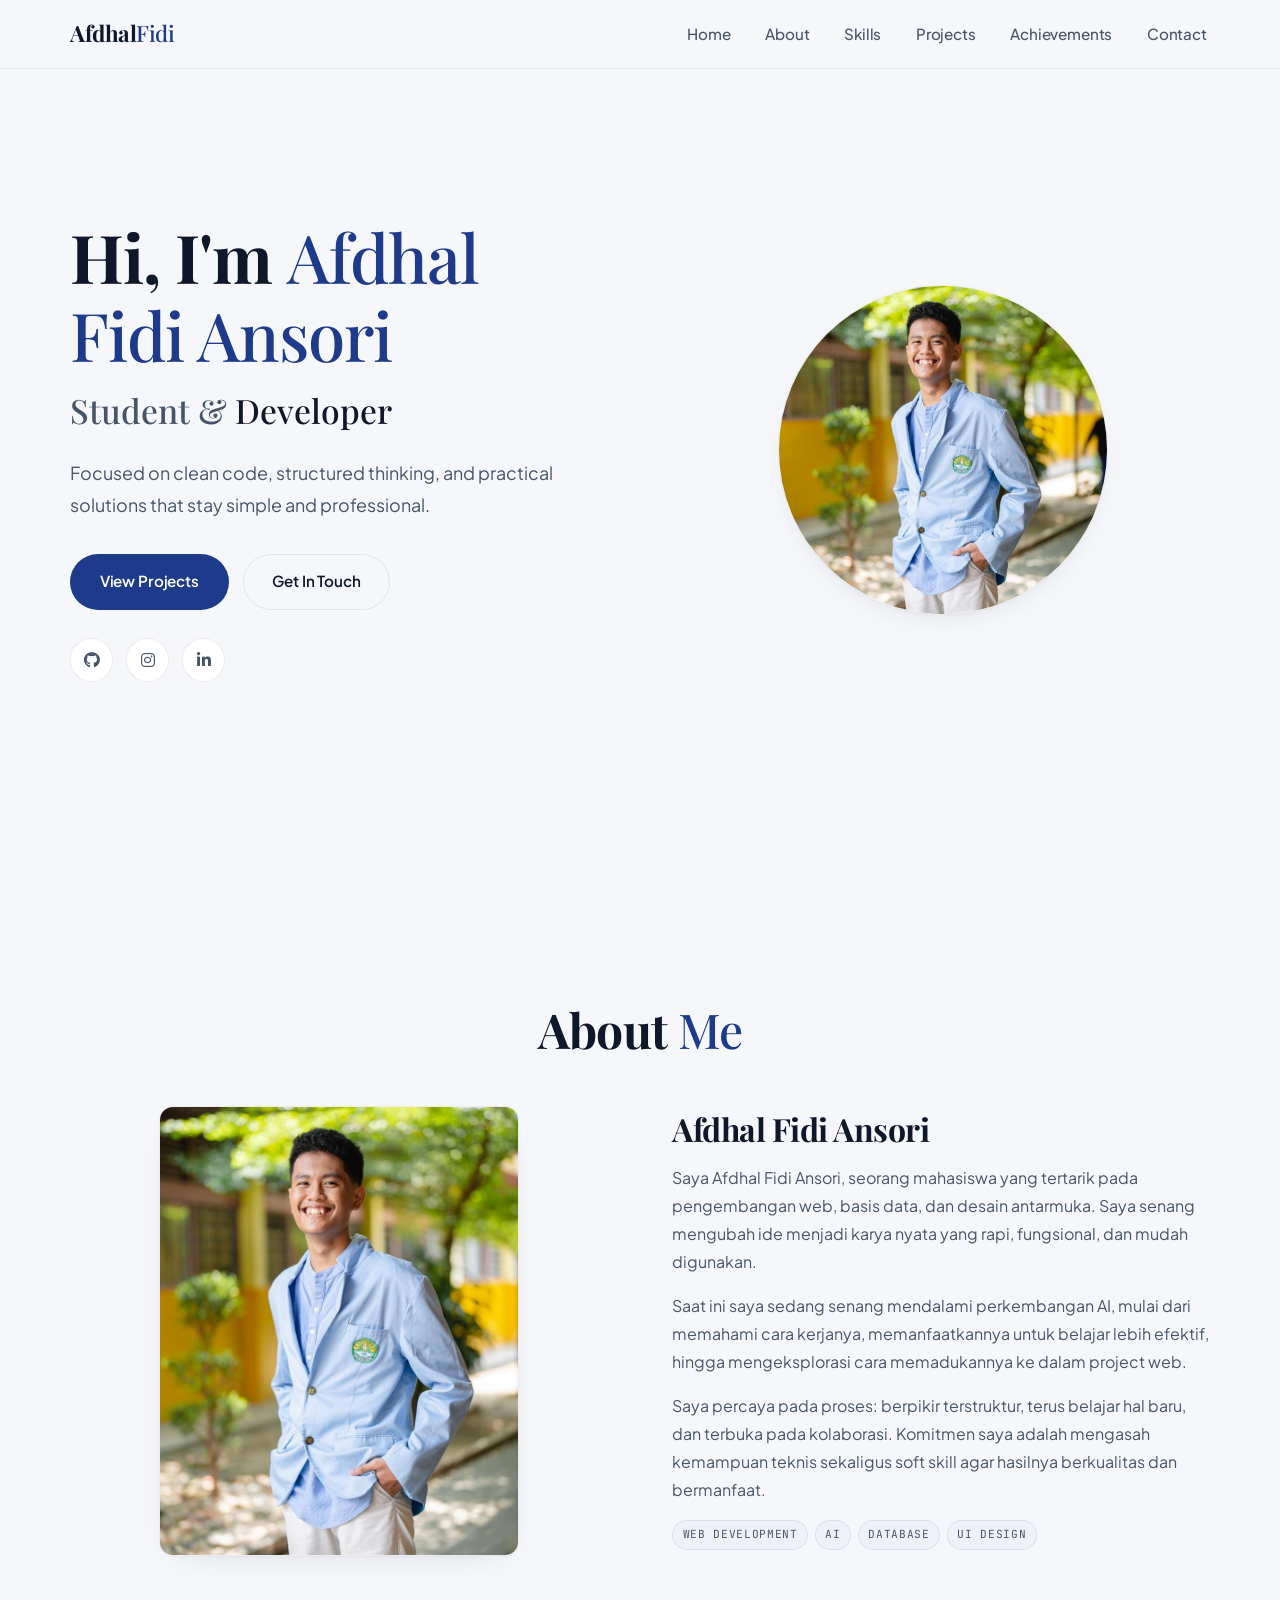
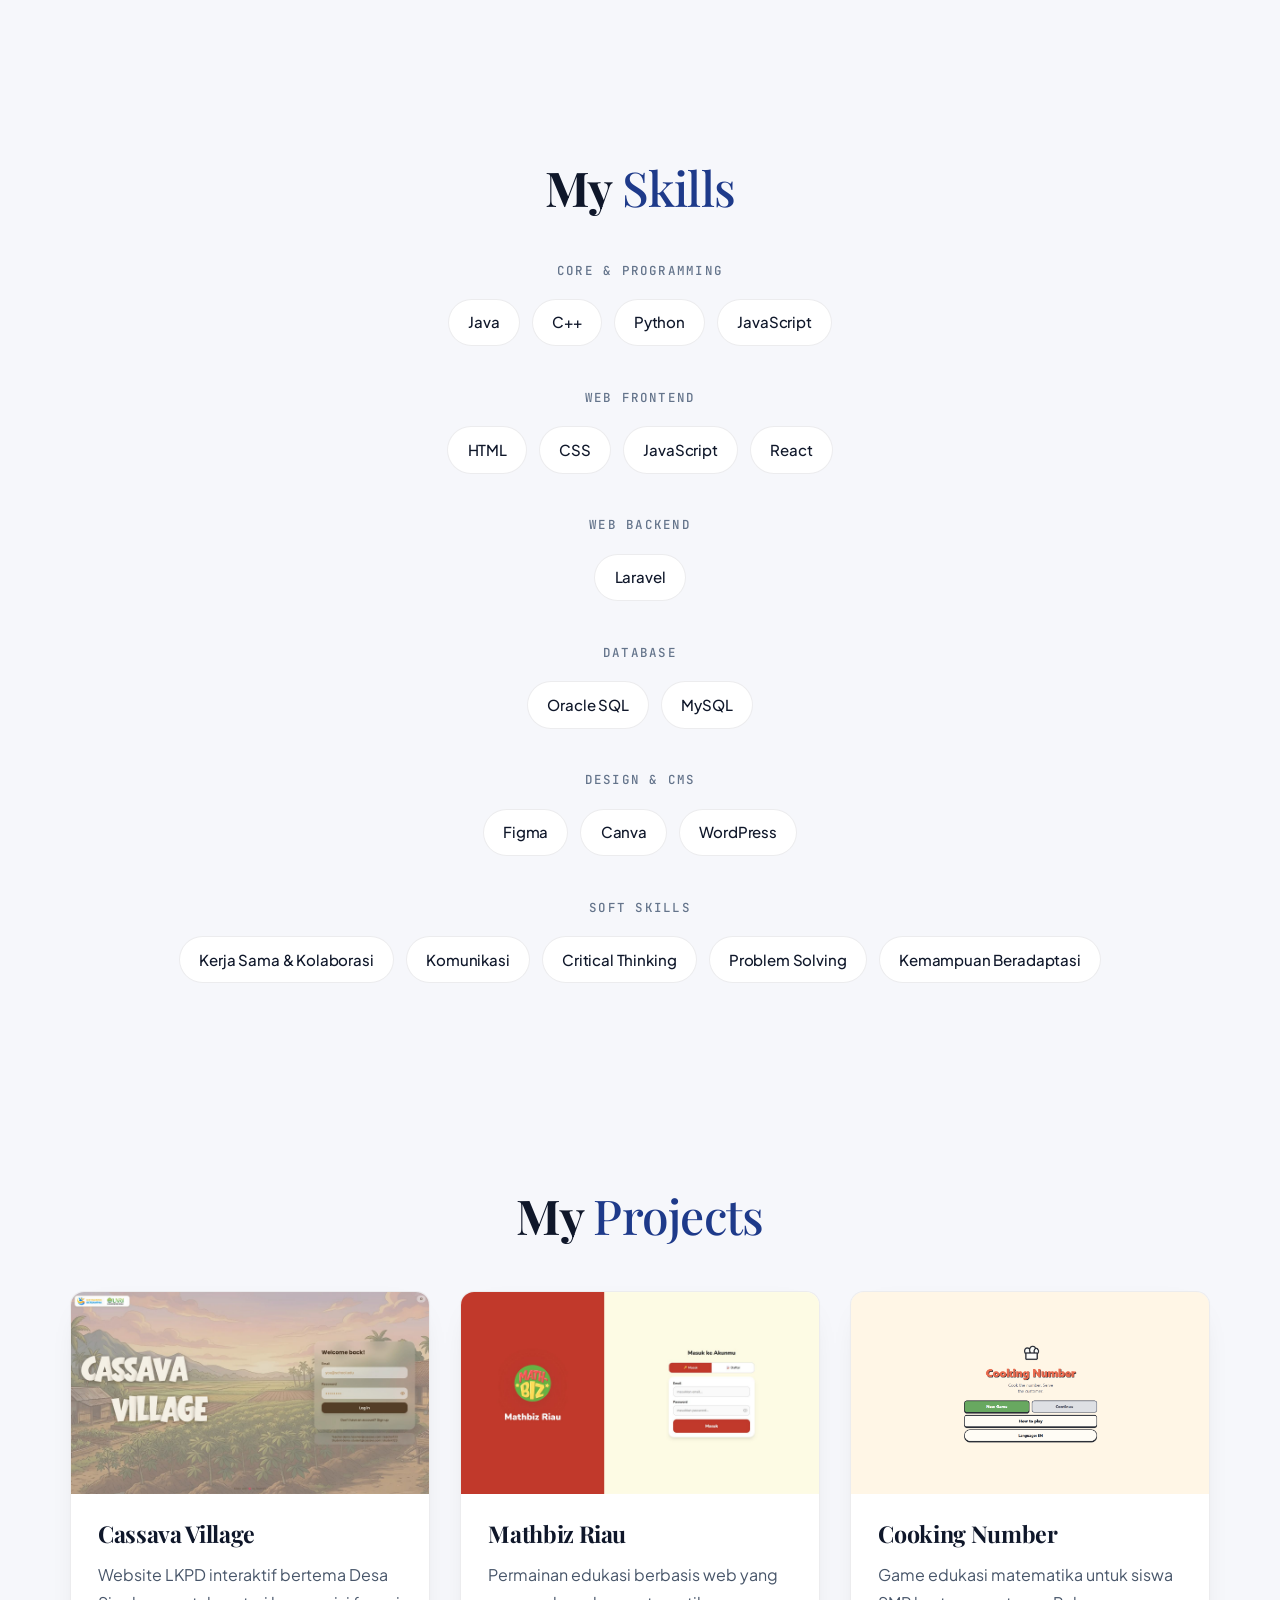
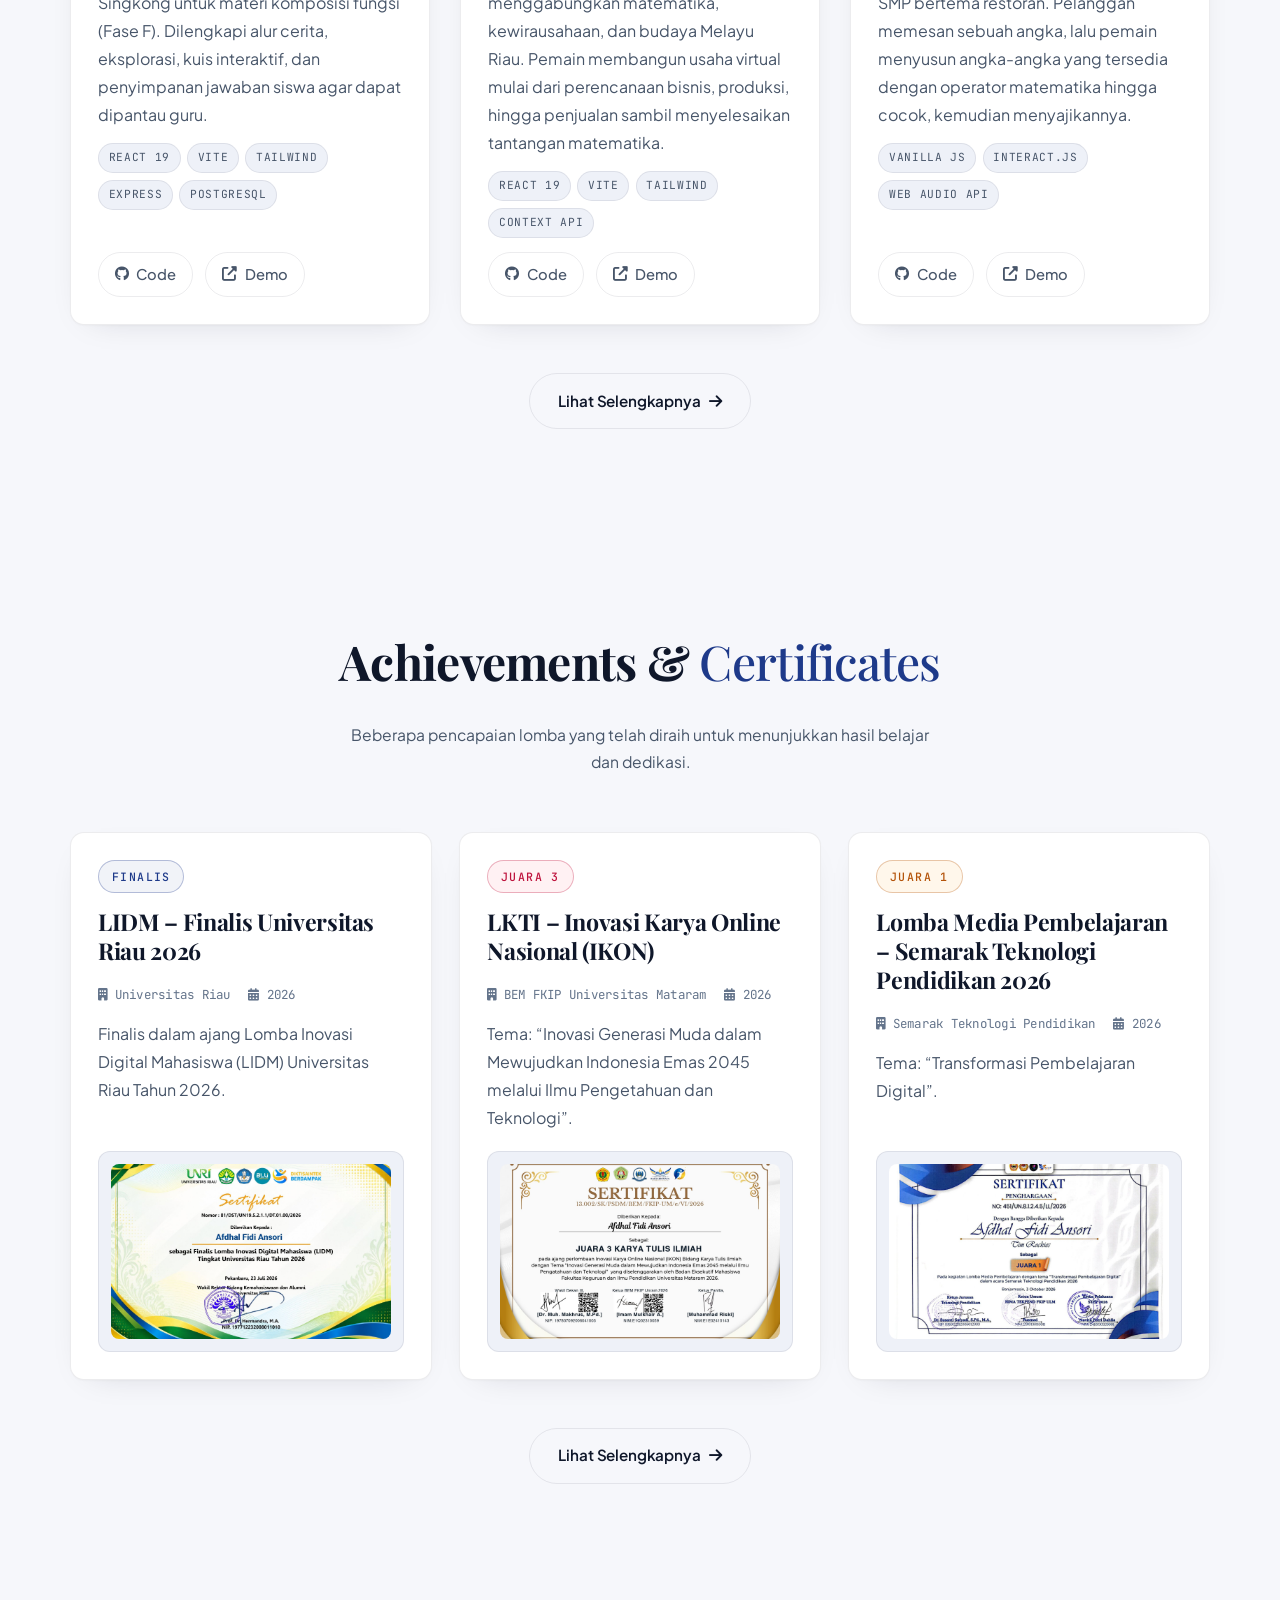
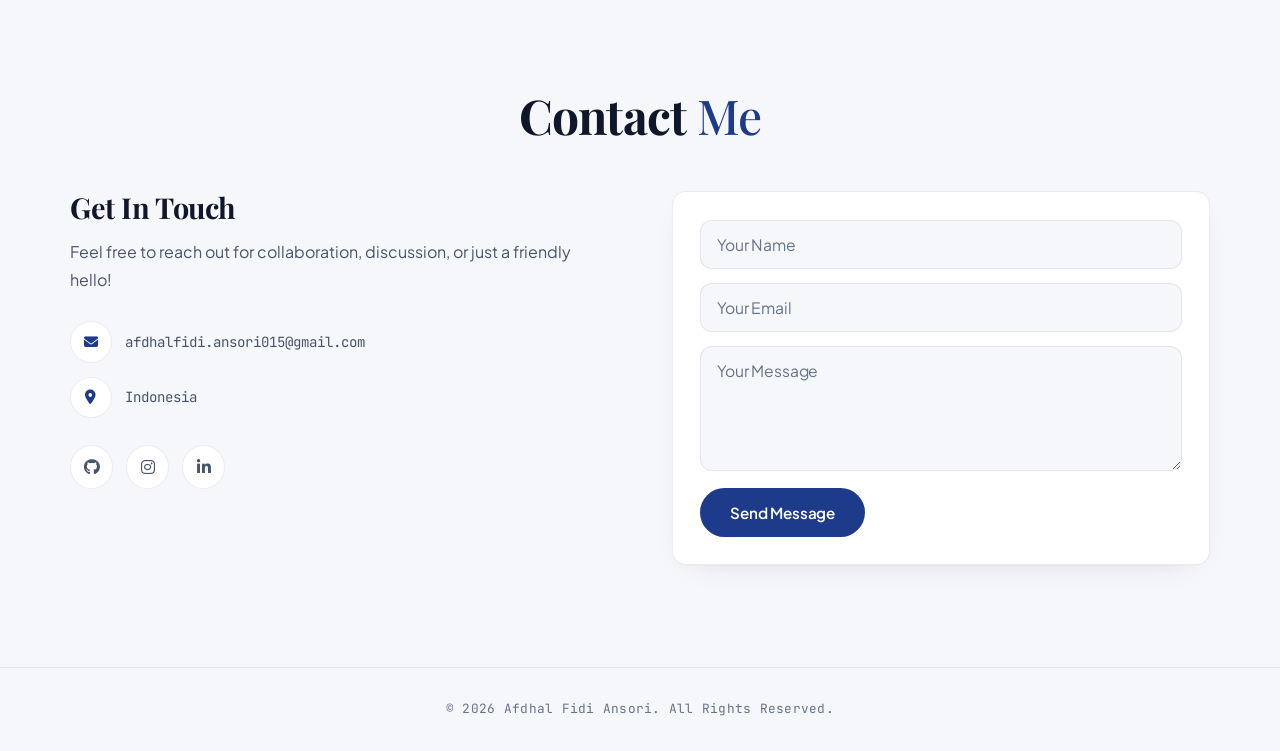
==== index.html @ 6cd8ba9f "Sertifikat baru hanya di certificates.html, grid kembali 3 kolom - Kartu ke-4 dihapus dari index.htm" ====
<!DOCTYPE html>
<html lang="en">

<head>
    <meta charset="UTF-8" />
    <meta name="viewport" content="width=device-width, initial-scale=1.0" />
    <title>Portofolio - Afdhal Fidi Ansori</title>

    <!-- AOS Animation -->
    <link href="https://unpkg.com/aos@2.3.1/dist/aos.css" rel="stylesheet" />

    <!-- Font Awesome -->
    <link rel="stylesheet" href="https://cdnjs.cloudflare.com/ajax/libs/font-awesome/6.5.1/css/all.min.css" />

    <!-- Google Fonts: Playfair Display (display) + Plus Jakarta Sans (body) + JetBrains Mono (meta) -->
    <link rel="preconnect" href="https://fonts.googleapis.com" />
    <link rel="preconnect" href="https://fonts.gstatic.com" crossorigin />
    <link
        href="https://fonts.googleapis.com/css2?family=Playfair+Display:wght@500;600;700;800&family=Plus+Jakarta+Sans:wght@400;500;600;700&family=JetBrains+Mono:wght@400;500&display=swap"
        rel="stylesheet" />

    <link rel="stylesheet" href="style.css" />
</head>

<body>
    <!-- Navbar -->
    <nav class="navbar">
        <div class="container">
            <a href="#home" class="logo">Afdhal<span>Fidi</span></a>
            <ul class="nav-links">
                <li><a href="#home">Home</a></li>
                <li><a href="#about">About</a></li>
                <li><a href="#skills">Skills</a></li>
                <li><a href="#projects">Projects</a></li>
                <li><a href="#achievements">Achievements</a></li>
                <li><a href="#contact">Contact</a></li>
            </ul>
            <div class="hamburger">
                <span></span>
                <span></span>
                <span></span>
            </div>
        </div>
    </nav>

    <!-- Hero Section -->
    <section id="home" class="hero">
        <div class="container">
            <div class="hero-content" data-aos="fade-up">
                <h1>Hi, I'm <em>Afdhal Fidi Ansori</em></h1>
                <p class="hero-role">Student &amp; <em>Developer</em></p>
                <p>Focused on clean code, structured thinking, and practical solutions that stay simple and professional.</p>
                <div class="hero-btns">
                    <a href="#projects" class="btn primary">View Projects</a>
                    <a href="#contact" class="btn secondary">Get In Touch</a>
                </div>
                <div class="social-icons">
                    <a href="https://github.com/fidiakacoderlearner" target="_blank" aria-label="GitHub"><i class="fab fa-github"></i></a>
                    <a href="https://www.instagram.com/3.14di/" target="_blank" aria-label="Instagram"><i class="fab fa-instagram"></i></a>
                    <a href="https://www.linkedin.com/in/afdhal-fidi-ansori" target="_blank" aria-label="LinkedIn"><i class="fab fa-linkedin-in"></i></a>
                </div>
            </div>
            <div class="hero-img" data-aos="fade-left" data-aos-delay="100">
                <img src="assets/img/profile.jpg" alt="Afdhal Fidi Ansori Profile Picture" />
            </div>
        </div>
    </section>

    <!-- About Section -->
    <section id="about" class="about">
        <div class="container">
            <div class="section-head" data-aos="fade-up">
                <h2 class="section-title">About <em>Me</em></h2>
            </div>
            <div class="about-content">
                <div class="about-img" data-aos="fade-right">
                    <img src="assets/img/about.jpg" alt="About Afdhal Fidi Ansori"
                        onerror="this.onerror=null;this.src='assets/img/placeholder.svg';" />
                </div>
                <div class="about-text" data-aos="fade-left">
                    <h3>Afdhal Fidi Ansori</h3>
                    <p>
                        Saya Afdhal Fidi Ansori, seorang mahasiswa yang tertarik pada pengembangan web, basis data,
                        dan desain antarmuka. Saya senang mengubah ide menjadi karya nyata yang rapi, fungsional,
                        dan mudah digunakan.
                    </p>
                    <p>
                        Saat ini saya sedang senang mendalami perkembangan AI, mulai dari memahami cara kerjanya,
                        memanfaatkannya untuk belajar lebih efektif, hingga mengeksplorasi cara memadukannya ke dalam
                        project web.
                    </p>
                    <p>
                        Saya percaya pada proses: berpikir terstruktur, terus belajar hal baru, dan terbuka pada
                        kolaborasi. Komitmen saya adalah mengasah kemampuan teknis sekaligus soft skill agar hasilnya
                        berkualitas dan bermanfaat.
                    </p>
                    <ul class="about-focus">
                        <li>Web Development</li>
                        <li>AI</li>
                        <li>Database</li>
                        <li>UI Design</li>
                    </ul>
                </div>
            </div>
        </div>
    </section>

    <!-- Skills Section -->
    <section id="skills" class="skills">
        <div class="container">
            <div class="section-head" data-aos="fade-up">
                <h2 class="section-title">My <em>Skills</em></h2>
            </div>

            <div class="skills-group" data-aos="fade-up">
                <h3 class="skills-group-title">Core & Programming</h3>
                <div class="skills-grid">
                    <div class="skill-card"><span>Java</span></div>
                    <div class="skill-card"><span>C++</span></div>
                    <div class="skill-card"><span>Python</span></div>
                    <div class="skill-card"><span>JavaScript</span></div>
                </div>
            </div>

            <div class="skills-group" data-aos="fade-up" data-aos-delay="50">
                <h3 class="skills-group-title">Web Frontend</h3>
                <div class="skills-grid">
                    <div class="skill-card"><span>HTML</span></div>
                    <div class="skill-card"><span>CSS</span></div>
                    <div class="skill-card"><span>JavaScript</span></div>
                    <div class="skill-card"><span>React</span></div>
                </div>
            </div>

            <div class="skills-group" data-aos="fade-up" data-aos-delay="100">
                <h3 class="skills-group-title">Web Backend</h3>
                <div class="skills-grid">
                    <div class="skill-card"><span>Laravel</span></div>
                </div>
            </div>

            <div class="skills-group" data-aos="fade-up" data-aos-delay="150">
                <h3 class="skills-group-title">Database</h3>
                <div class="skills-grid">
                    <div class="skill-card"><span>Oracle SQL</span></div>
                    <div class="skill-card"><span>MySQL</span></div>
                </div>
            </div>

            <div class="skills-group" data-aos="fade-up" data-aos-delay="200">
                <h3 class="skills-group-title">Design & CMS</h3>
                <div class="skills-grid">
                    <div class="skill-card"><span>Figma</span></div>
                    <div class="skill-card"><span>Canva</span></div>
                    <div class="skill-card"><span>WordPress</span></div>
                </div>
            </div>

            <div class="skills-group" data-aos="fade-up" data-aos-delay="250">
                <h3 class="skills-group-title">Soft Skills</h3>
                <div class="skills-grid">
                    <div class="skill-card"><span>Kerja Sama & Kolaborasi</span></div>
                    <div class="skill-card"><span>Komunikasi</span></div>
                    <div class="skill-card"><span>Critical Thinking</span></div>
                    <div class="skill-card"><span>Problem Solving</span></div>
                    <div class="skill-card"><span>Kemampuan Beradaptasi</span></div>
                </div>
            </div>
        </div>
    </section>

    <!-- Projects Section -->
    <section id="projects" class="projects">
        <div class="container">
            <div class="section-head" data-aos="fade-up">
                <h2 class="section-title">My <em>Projects</em></h2>
            </div>
            <div class="projects-grid">
                <article class="project-card" data-aos="fade-up">
                    <img src="assets/img/project1.jpg" alt="Cassava Village — LKPD Interaktif"
                        onerror="this.onerror=null;this.src='assets/img/placeholder.svg';" />
                    <div class="project-content">
                        <h3><a class="project-link" href="project/cassava-village.html">Cassava Village</a></h3>
                        <p>Website LKPD interaktif bertema Desa Singkong untuk materi komposisi fungsi (Fase F). Dilengkapi alur cerita, eksplorasi, kuis interaktif, dan penyimpanan jawaban siswa agar dapat dipantau guru.</p>
                        <div class="project-tech">
                            <span>React 19</span><span>Vite</span><span>Tailwind</span><span>Express</span><span>PostgreSQL</span>
                        </div>
                        <div class="project-links">
                            <a href="https://github.com/fidiakacoderlearner/cassava-village" target="_blank" rel="noopener"><i class="fab fa-github"></i> Code</a>
                            <a href="https://cassava-village.vercel.app" target="_blank" rel="noopener"><i class="fas fa-external-link-alt"></i> Demo</a>
                        </div>
                    </div>
                </article>

                <article class="project-card" data-aos="fade-up" data-aos-delay="100">
                    <img src="assets/img/project2.jpg" alt="Mathbiz Riau — Simulasi Bisnis Edukasi"
                        onerror="this.onerror=null;this.src='assets/img/placeholder.svg';" />
                    <div class="project-content">
                        <h3><a class="project-link" href="project/mathbiz-riau.html">Mathbiz Riau</a></h3>
                        <p>Permainan edukasi berbasis web yang menggabungkan matematika, kewirausahaan, dan budaya Melayu Riau. Pemain membangun usaha virtual mulai dari perencanaan bisnis, produksi, hingga penjualan sambil menyelesaikan tantangan matematika.</p>
                        <div class="project-tech">
                            <span>React 19</span><span>Vite</span><span>Tailwind</span><span>Context API</span>
                        </div>
                        <div class="project-links">
                            <a href="https://github.com/fidiakacoderlearner/great-riau-mathbiz" target="_blank" rel="noopener"><i class="fab fa-github"></i> Code</a>
                            <a href="https://great-riau-mathbiz.vercel.app" target="_blank" rel="noopener"><i class="fas fa-external-link-alt"></i> Demo</a>
                        </div>
                    </div>
                </article>

                <article class="project-card" data-aos="fade-up" data-aos-delay="200">
                    <img src="assets/img/project3.jpg" alt="Cooking Number — Game Edukasi Matematika"
                        onerror="this.onerror=null;this.src='assets/img/placeholder.svg';" />
                    <div class="project-content">
                        <h3><a class="project-link" href="project/cooking-number.html">Cooking Number</a></h3>
                        <p>Game edukasi matematika untuk siswa SMP bertema restoran. Pelanggan memesan sebuah angka, lalu pemain menyusun angka-angka yang tersedia dengan operator matematika hingga cocok, kemudian menyajikannya.</p>
                        <div class="project-tech">
                            <span>Vanilla JS</span><span>interact.js</span><span>Web Audio API</span>
                        </div>
                        <div class="project-links">
                            <a href="https://github.com/fidiakacoderlearner/cooking_number" target="_blank" rel="noopener"><i class="fab fa-github"></i> Code</a>
                            <a href="https://cookingnumber.vercel.app" target="_blank" rel="noopener"><i class="fas fa-external-link-alt"></i> Demo</a>
                        </div>
                    </div>
                </article>
            </div>

            <div class="projects-more" data-aos="fade-up">
                <a href="projects.html" class="btn secondary">Lihat Selengkapnya <i class="fas fa-arrow-right"></i></a>
            </div>
        </div>
    </section>

    <!-- Achievements & Certificates Section (Full-Page) -->
    <section id="achievements" class="achievements">
        <div class="container">
            <div class="section-head" data-aos="fade-up">
                <h2 class="section-title">Achievements &amp; <em>Certificates</em></h2>
            </div>
            <p class="section-subtitle" data-aos="fade-up" data-aos-delay="50">
                Beberapa pencapaian lomba yang telah diraih untuk menunjukkan hasil belajar dan dedikasi.
            </p>

            <div class="achievements-grid">
                <!-- Achievement 1 -->
                <article class="achievement-card" data-aos="fade-up">
                    <div class="achievement-header">
                        <div class="achievement-badge finalis">Finalis</div>
                        <h3 class="achievement-title">LIDM – Finalis Universitas Riau 2026</h3>
                    </div>
                    <div class="achievement-body">
                        <div class="achievement-meta">
                            <span><i class="fas fa-building"></i> Universitas Riau</span>
                            <span><i class="fas fa-calendar-alt"></i> 2026</span>
                        </div>
                        <p class="achievement-desc">
                            Finalis dalam ajang Lomba Inovasi Digital Mahasiswa (LIDM) Universitas Riau Tahun 2026.
                        </p>
                    </div>
                    <div class="achievement-media">
                        <button type="button" class="zoom-trigger" aria-label="Perbesar sertifikat LIDM">
                            <img src="assets/img/cert-lidm.jpg" alt="Sertifikat LIDM Finalis Universitas Riau"
                                onerror="this.onerror=null;this.src='assets/img/placeholder.svg';" />
                        </button>
                    </div>
                </article>

                <!-- Achievement 2 -->
                <article class="achievement-card" data-aos="fade-up" data-aos-delay="100">
                    <div class="achievement-header">
                        <div class="achievement-badge juara3">Juara 3</div>
                        <h3 class="achievement-title">LKTI – Inovasi Karya Online Nasional (IKON)</h3>
                    </div>
                    <div class="achievement-body">
                        <div class="achievement-meta">
                            <span><i class="fas fa-building"></i> BEM FKIP Universitas Mataram</span>
                            <span><i class="fas fa-calendar-alt"></i> 2026</span>
                        </div>
                        <p class="achievement-desc">
                            Tema: <em>“Inovasi Generasi Muda dalam Mewujudkan Indonesia Emas 2045 melalui Ilmu Pengetahuan dan Teknologi”</em>.
                        </p>
                    </div>
                    <div class="achievement-media">
                        <button type="button" class="zoom-trigger" aria-label="Perbesar sertifikat LKTI IKON">
                            <img src="assets/img/cert-lkti.jpg" alt="Sertifikat LKTI IKON Juara 3"
                                onerror="this.onerror=null;this.src='assets/img/placeholder.svg';" />
                        </button>
                    </div>
                </article>

                <!-- Achievement 3 -->
                <article class="achievement-card" data-aos="fade-up" data-aos-delay="150">
                    <div class="achievement-header">
                        <div class="achievement-badge juara1">Juara 1</div>
                        <h3 class="achievement-title">Lomba Media Pembelajaran – Semarak Teknologi Pendidikan 2026</h3>
                    </div>
                    <div class="achievement-body">
                        <div class="achievement-meta">
                            <span><i class="fas fa-building"></i> Semarak Teknologi Pendidikan</span>
                            <span><i class="fas fa-calendar-alt"></i> 2026</span>
                        </div>
                        <p class="achievement-desc">
                            Tema: <em>“Transformasi Pembelajaran Digital”</em>.
                        </p>
                    </div>
                    <div class="achievement-media">
                        <button type="button" class="zoom-trigger" aria-label="Perbesar sertifikat Media Pembelajaran">
                            <img src="assets/img/cert-media.jpg" alt="Sertifikat Juara 1 Lomba Media Pembelajaran"
                                onerror="this.onerror=null;this.src='assets/img/placeholder.svg';" />
                        </button>
                    </div>
                </article>
            </div>

            <div class="projects-more" data-aos="fade-up">
                <a href="certificates.html" class="btn secondary">Lihat Selengkapnya <i class="fas fa-arrow-right"></i></a>
            </div>
        </div>
    </section>

    <!-- Contact Section -->
    <section id="contact" class="contact">
        <div class="container">
            <div class="section-head" data-aos="fade-up">
                <h2 class="section-title">Contact <em>Me</em></h2>
            </div>
            <div class="contact-content">
                <div class="contact-info" data-aos="fade-right">
                    <h3>Get In Touch</h3>
                    <p>Feel free to reach out for collaboration, discussion, or just a friendly hello!</p>
                    <div class="contact-item">
                        <i class="fas fa-envelope"></i>
                        <span><a href="mailto:afdhalfidi.ansori015@gmail.com">afdhalfidi.ansori015@gmail.com</a></span>
                    </div>
                    <div class="contact-item">
                        <i class="fas fa-map-marker-alt"></i>
                        <span>Indonesia</span>
                    </div>
                    <div class="social-icons">
                        <a href="https://github.com/fidiakacoderlearner" target="_blank" aria-label="GitHub"><i class="fab fa-github"></i></a>
                        <a href="https://www.instagram.com/3.14di/" target="_blank" aria-label="Instagram"><i class="fab fa-instagram"></i></a>
                        <a href="https://www.linkedin.com/in/afdhal-fidi-ansori" target="_blank" aria-label="LinkedIn"><i class="fab fa-linkedin-in"></i></a>
                    </div>
                </div>
                <form class="contact-form" data-aos="fade-left">
                    <input type="text" placeholder="Your Name" required />
                    <input type="email" placeholder="Your Email" required />
                    <textarea placeholder="Your Message" rows="5" required></textarea>
                    <button type="submit" class="btn primary">Send Message</button>
                </form>
            </div>
        </div>
    </section>

    <!-- Footer -->
    <footer class="footer">
        <div class="container">
            <p>&copy; <span id="year"></span> Afdhal Fidi Ansori. All Rights Reserved.</p>
        </div>
    </footer>

    <!-- Back To Top -->
    <a href="#home" class="back-to-top" aria-label="Back to top"><i class="fas fa-arrow-up"></i></a>

    <!-- Lightbox (zoom gambar) -->
    <div class="lightbox" id="lightbox" role="dialog" aria-modal="true" aria-label="Pratinjau gambar" aria-hidden="true">
        <button class="lightbox-close" type="button" aria-label="Tutup pratinjau">&times;</button>
        <img class="lightbox-img" src="" alt="" />
    </div>

    <!-- AOS JS -->
    <script src="https://unpkg.com/aos@2.3.1/dist/aos.js"></script>
    <script src="script.js"></script>
</body>

</html>
---- style.css ----
/* ============================================================
   Editorial Resume — Navy & Off-White
   Display: Playfair Display · Body: Plus Jakarta Sans · Meta: JetBrains Mono
   ============================================================ */
:root {
    --bg-primary: #f6f7fb;
    --bg-subtle: #eef1f8;
    --card-bg: #ffffff;
    --primary: #1e3a8a;
    --primary-hover: #1e40af;
    --text-primary: #0f172a;
    --text-secondary: #475569;
    --muted: #64748b;
    --border: rgba(15, 23, 42, 0.08);
    --shadow: 0 1px 2px rgba(15, 23, 42, 0.03), 0 10px 34px -22px rgba(15, 23, 42, 0.22);

    --font-display: "Playfair Display", Georgia, "Times New Roman", serif;
    --font-body: "Plus Jakarta Sans", system-ui, -apple-system, "Segoe UI", sans-serif;
    --font-mono: "JetBrains Mono", ui-monospace, SFMono-Regular, Menlo, monospace;

    --radius-lg: 0.875rem;
    --radius-md: 0.75rem;
    --radius-sm: 0.5rem;
    --container: min(1140px, 92vw);
    --transition: all 0.2s ease-in-out;

    /* Ukuran maksimum gambar di preview (lightbox) — ubah di sini kalau perlu */
    --preview-max-w: 1100px;
    --preview-max-h: 86vh;
}

/* ===== Base ===== */
* {
    margin: 0;
    padding: 0;
    box-sizing: border-box;
    scroll-behavior: smooth;
    scroll-padding-top: 80px;
}

html {
    overflow-x: hidden;
}

body {
    font-family: var(--font-body);
    background: var(--bg-primary);
    color: var(--text-primary);
    line-height: 1.75;
    overflow-x: hidden;
    text-rendering: optimizeLegibility;
    -webkit-font-smoothing: antialiased;
    -moz-osx-font-smoothing: grayscale;
}

h1,
h2,
h3,
h4,
h5,
h6 {
    font-family: var(--font-display);
    font-weight: 700;
    letter-spacing: -0.015em;
    line-height: 1.15;
    color: var(--text-primary);
}

h1 em,
h2 em,
h3 em {
    font-style: normal;
    font-weight: 500;
}

img {
    max-width: 100%;
    display: block;
}

a {
    text-decoration: none;
    color: inherit;
}

em {
    font-style: normal;
}

ul {
    list-style: none;
}

section {
    padding: clamp(80px, 8vw, 112px) 0;
    position: relative;
    background: var(--bg-primary);
}

.container {
    width: var(--container);
    margin: 0 auto;
}

/* ===== Section heading ===== */
.section-head {
    display: flex;
    flex-direction: column;
    align-items: center;
    gap: 0.5rem;
    text-align: center;
    margin-bottom: clamp(2rem, 5vw, 3rem);
}

.section-title {
    font-size: clamp(2rem, 5vw, 3rem);
    margin: 0;
}

.section-title em,
.section-title span {
    font-style: normal;
    color: var(--primary);
}

.section-subtitle {
    text-align: center;
    color: var(--text-secondary);
    max-width: 640px;
    margin: -1rem auto clamp(2.5rem, 6vw, 3.5rem);
    padding: 0 1rem;
    font-size: 0.98rem;
}

/* ===== Navbar ===== */
.navbar {
    position: fixed;
    top: 0;
    left: 0;
    width: 100%;
    background: rgba(246, 247, 251, 0.9);
    backdrop-filter: blur(10px);
    -webkit-backdrop-filter: blur(10px);
    border-bottom: 1px solid var(--border);
    z-index: 1000;
}

.navbar .container {
    display: flex;
    justify-content: space-between;
    align-items: center;
    padding: 0.9rem 0;
}

.logo {
    font-family: var(--font-display);
    font-size: 1.4rem;
    font-weight: 700;
    letter-spacing: -0.02em;
}

.logo span {
    font-style: normal;
    font-weight: 500;
    color: var(--primary);
}

.nav-links {
    display: flex;
    gap: clamp(1rem, 2.2vw, 1.9rem);
    align-items: center;
}

.nav-links a {
    position: relative;
    font-weight: 500;
    color: var(--text-secondary);
    padding: 0.35rem 0.2rem;
    transition: var(--transition);
    font-size: 0.95rem;
    letter-spacing: -0.01em;
}

.nav-links a::after {
    content: "";
    position: absolute;
    left: 0;
    bottom: 0;
    height: 1.5px;
    width: 100%;
    background: var(--primary);
    transform: scaleX(0);
    transform-origin: right;
    transition: transform 0.2s ease-in-out;
}

.nav-links a:hover,
.nav-links a:focus-visible {
    color: var(--text-primary);
}

.nav-links a:hover::after,
.nav-links a:focus-visible::after {
    transform: scaleX(1);
    transform-origin: left;
}

.hamburger {
    display: none;
    flex-direction: column;
    gap: 6px;
    cursor: pointer;
}

.hamburger span {
    width: 26px;
    height: 2px;
    background: var(--text-primary);
    border-radius: 999px;
    transition: var(--transition);
}

/* ===== Hero ===== */
.hero {
    min-height: 100svh;
    display: flex;
    align-items: center;
    background: var(--bg-primary);
}

.hero .container {
    display: grid;
    grid-template-columns: repeat(auto-fit, minmax(min(320px, 100%), 1fr));
    align-items: center;
    gap: clamp(2rem, 6vw, 4.5rem);
}

.hero-content h1 {
    font-size: clamp(2.4rem, 6.5vw, 4.2rem);
    margin-bottom: 0.5rem;
}

.hero-content h1 em {
    color: var(--primary);
}

.hero-role {
    font-family: var(--font-display);
    font-size: clamp(1.4rem, 3.4vw, 2.1rem);
    font-weight: 500;
    color: var(--text-secondary);
    margin-bottom: 1.1rem;
}

.hero-role em {
    color: var(--text-primary);
}

.hero-content > p:not(.hero-role) {
    font-size: clamp(1rem, 2vw, 1.12rem);
    color: var(--text-secondary);
    margin-bottom: clamp(1.5rem, 4vw, 2.1rem);
    max-width: 56ch;
}

.hero-btns {
    display: flex;
    flex-wrap: wrap;
    gap: 0.875rem;
    margin-bottom: clamp(1.3rem, 3vw, 1.8rem);
}

.btn {
    display: inline-flex;
    align-items: center;
    justify-content: center;
    gap: 0.5rem;
    padding: 0.85rem 1.8rem;
    border-radius: 999px;
    font-family: var(--font-body);
    font-weight: 600;
    letter-spacing: -0.01em;
    transition: var(--transition);
    border: 1px solid transparent;
    white-space: nowrap;
    font-size: 0.95rem;
    cursor: pointer;
}

.btn.primary {
    background: var(--primary);
    color: #ffffff;
}

.btn.primary:hover {
    background: var(--primary-hover);
    transform: translateY(-1px);
}

.btn.secondary {
    background: transparent;
    color: var(--text-primary);
    border: 1px solid var(--border);
}

.btn.secondary:hover {
    border-color: var(--primary);
    color: var(--primary);
    transform: translateY(-1px);
}

.social-icons {
    display: flex;
    align-items: center;
    gap: 0.8rem;
    flex-wrap: wrap;
}

.social-icons a {
    display: inline-flex;
    align-items: center;
    justify-content: center;
    width: 2.7rem;
    height: 2.7rem;
    border-radius: 999px;
    border: 1px solid var(--border);
    background: var(--card-bg);
    color: var(--text-secondary);
    transition: var(--transition);
}

.social-icons a:hover {
    color: var(--primary);
    border-color: var(--primary);
    transform: translateY(-2px);
}

.hero-img {
    display: flex;
    justify-content: center;
}

.hero-img img {
    width: min(330px, 78vw);
    aspect-ratio: 1/1;
    object-fit: cover;
    border-radius: 50%;
    border: 1px solid var(--border);
    box-shadow: var(--shadow);
    background: var(--card-bg);
}

/* ===== About ===== */
.about-content {
    display: grid;
    grid-template-columns: repeat(auto-fit, minmax(min(320px, 100%), 1fr));
    align-items: center;
    gap: clamp(2rem, 6vw, 4rem);
}

.about-img {
    display: flex;
    justify-content: center;
}

.about-img img {
    width: min(360px, 80vw);
    border-radius: var(--radius-lg);
    border: 1px solid var(--border);
    box-shadow: var(--shadow);
    object-fit: cover;
    aspect-ratio: 4/5;
    background: var(--card-bg);
}

.about-text h3 {
    font-size: clamp(1.5rem, 3vw, 2rem);
    margin-bottom: 1rem;
}

.about-text p {
    color: var(--text-secondary);
    margin-bottom: 1rem;
    max-width: 58ch;
}

/* ===== Skills ===== */
.skills-group {
    margin-bottom: clamp(2rem, 5vw, 2.8rem);
}

.skills-group:last-of-type {
    margin-bottom: 0;
}

.skills-group-title {
    font-family: var(--font-mono);
    font-size: 0.78rem;
    font-weight: 500;
    text-transform: uppercase;
    letter-spacing: 0.18em;
    text-align: center;
    margin-bottom: clamp(0.9rem, 2.4vw, 1.3rem);
    color: var(--muted);
}

.skills-grid {
    display: flex;
    flex-wrap: wrap;
    gap: 0.75rem;
    justify-content: center;
}

.skill-card {
    display: inline-flex;
    align-items: center;
    justify-content: center;
    padding: 0.6rem 1.2rem;
    border-radius: 999px;
    border: 1px solid var(--border);
    background: var(--card-bg);
    color: var(--text-primary);
    font-weight: 500;
    letter-spacing: -0.01em;
    transition: var(--transition);
    text-align: center;
    font-size: 0.94rem;
}

.skill-card:hover {
    border-color: var(--primary);
    color: var(--primary);
    transform: translateY(-1px);
}

/* ===== Projects ===== */
.projects-grid {
    display: grid;
    grid-template-columns: repeat(auto-fit, minmax(min(320px, 100%), 1fr));
    gap: clamp(1.4rem, 4vw, 1.9rem);
}

.project-card {
    position: relative;
    display: flex;
    flex-direction: column;
    border-radius: var(--radius-lg);
    border: 1px solid var(--border);
    background: var(--card-bg);
    overflow: hidden;
    box-shadow: var(--shadow);
    transition: var(--transition);
}

.project-card:hover {
    transform: translateY(-3px);
}

.project-card img {
    width: 100%;
    aspect-ratio: 16/9;
    object-fit: cover;
    background: var(--bg-subtle);
}

.project-content {
    display: flex;
    flex-direction: column;
    gap: 0.85rem;
    padding: clamp(1.2rem, 3vw, 1.7rem);
    flex: 1;
}

.project-content h3 {
    font-size: clamp(1.2rem, 2.4vw, 1.45rem);
}

.project-content p {
    color: var(--text-secondary);
}

.project-tech,
.about-focus {
    display: flex;
    flex-wrap: wrap;
    gap: 0.4rem;
}

.project-tech span,
.about-focus li {
    font-family: var(--font-mono);
    font-size: 0.7rem;
    letter-spacing: 0.06em;
    text-transform: uppercase;
    padding: 0.28rem 0.6rem;
    border-radius: 999px;
    border: 1px solid var(--border);
    background: var(--bg-subtle);
    color: var(--text-secondary);
}

.project-links {
    position: relative;
    z-index: 2;
    display: flex;
    flex-wrap: wrap;
    gap: 0.75rem;
    margin-top: auto;
}

.project-links a {
    display: inline-flex;
    align-items: center;
    gap: 0.45rem;
    padding: 0.55rem 1rem;
    border-radius: 999px;
    border: 1px solid var(--border);
    color: var(--text-secondary);
    transition: var(--transition);
    font-weight: 500;
    font-size: 0.92rem;
}

.project-links a:hover {
    color: var(--primary);
    border-color: var(--primary);
    transform: translateY(-1px);
}

/* Kartu project bisa diklik ke halaman detail (stretched link) */
.project-link {
    color: inherit;
}

.project-link:hover {
    color: var(--primary);
}

.project-link::after {
    content: "";
    position: absolute;
    inset: 0;
    z-index: 1;
}

/* Tombol "Lihat Selengkapnya" di bawah section */
.projects-more {
    display: flex;
    justify-content: center;
    margin-top: clamp(2rem, 5vw, 3rem);
}

/* ===== Achievements ===== */
.achievements {
    min-height: clamp(100svh, 95vw, 100svh);
    display: flex;
    align-items: center;
}

.achievements .container {
    display: flex;
    flex-direction: column;
    justify-content: center;
}

.achievements-grid {
    display: grid;
    grid-template-columns: repeat(auto-fit, minmax(min(320px, 100%), 1fr));
    gap: clamp(1.25rem, 3.8vw, 1.7rem);
}

.achievement-card {
    position: relative;
    display: flex;
    flex-direction: column;
    gap: clamp(1rem, 2.6vw, 1.2rem);
    padding: clamp(1.2rem, 3vw, 1.7rem);
    border-radius: var(--radius-lg);
    border: 1px solid var(--border);
    background: var(--card-bg);
    box-shadow: var(--shadow);
    transition: var(--transition);
    height: 100%;
    cursor: zoom-in;
}

.achievement-card:hover {
    transform: translateY(-3px);
}

.achievement-header {
    display: flex;
    flex-direction: column;
    gap: 0.85rem;
}

.achievement-badge {
    align-self: flex-start;
    display: inline-flex;
    align-items: center;
    padding: 0.35rem 0.8rem;
    border-radius: 999px;
    font-family: var(--font-mono);
    font-size: 0.72rem;
    font-weight: 500;
    text-transform: uppercase;
    letter-spacing: 0.12em;
    border: 1px solid var(--border);
    background: var(--bg-subtle);
    color: var(--text-secondary);
}

.achievement-badge.juara1 {
    color: #b45309;
    border-color: rgba(180, 83, 9, 0.3);
    background: rgba(245, 158, 11, 0.08);
}

.achievement-badge.juara3 {
    color: #be123c;
    border-color: rgba(190, 18, 60, 0.3);
    background: rgba(244, 63, 94, 0.07);
}

.achievement-badge.harapan1 {
    color: #047857;
    border-color: rgba(4, 120, 87, 0.3);
    background: rgba(16, 185, 129, 0.08);
}

.achievement-badge.finalis {
    color: var(--primary);
    border-color: rgba(30, 58, 138, 0.3);
    background: rgba(30, 58, 138, 0.06);
}

.achievement-title {
    font-size: clamp(1.18rem, 2.4vw, 1.45rem);
    line-height: 1.25;
}

.achievement-body {
    display: flex;
    flex-direction: column;
    gap: 0.85rem;
}

.achievement-meta {
    display: flex;
    flex-wrap: wrap;
    gap: 0.6rem 1.1rem;
    color: var(--muted);
    font-family: var(--font-mono);
    font-size: 0.78rem;
    letter-spacing: 0.02em;
}

.achievement-meta span {
    display: inline-flex;
    align-items: center;
    gap: 0.45rem;
}

.achievement-desc {
    color: var(--text-secondary);
}

.achievement-media {
    position: relative;
    margin-top: auto;
    display: flex;
    align-items: center;
    justify-content: center;
    padding: clamp(0.5rem, 1.4vw, 0.75rem);
    border-radius: var(--radius-md);
    border: 1px solid var(--border);
    background: var(--bg-subtle);
    overflow: hidden;
}

/* Petunjuk hover: ikon zoom muncul saat kursor di atas kartu sertifikat */
.achievement-media::after {
    content: "\f00e";
    font-family: "Font Awesome 6 Free";
    font-weight: 900;
    position: absolute;
    inset: 0;
    display: flex;
    align-items: center;
    justify-content: center;
    font-size: 1.5rem;
    color: var(--primary);
    background: rgba(246, 247, 251, 0.72);
    opacity: 0;
    transition: var(--transition);
    pointer-events: none;
}

.achievement-card:hover .achievement-media::after {
    opacity: 1;
}

.achievement-media img {
    width: 100%;
    aspect-ratio: 16/10;
    object-fit: cover;
    border-radius: calc(var(--radius-md) - 4px);
    background: var(--card-bg);
}

/* ===== Contact ===== */
.contact-content {
    display: grid;
    grid-template-columns: repeat(auto-fit, minmax(min(320px, 100%), 1fr));
    gap: clamp(2rem, 6vw, 4rem);
    align-items: start;
}

.contact-info h3 {
    font-size: clamp(1.4rem, 2.8vw, 1.8rem);
    margin-bottom: 0.85rem;
}

.contact-info p {
    color: var(--text-secondary);
    margin-bottom: clamp(1.2rem, 3vw, 1.7rem);
    max-width: 58ch;
}

.contact-item {
    display: flex;
    align-items: center;
    gap: 0.85rem;
    margin-bottom: 0.85rem;
    color: var(--text-secondary);
    font-family: var(--font-mono);
    font-size: 0.88rem;
}

.contact-item i {
    width: 2.6rem;
    height: 2.6rem;
    display: inline-flex;
    align-items: center;
    justify-content: center;
    border-radius: 999px;
    border: 1px solid var(--border);
    background: var(--card-bg);
    color: var(--primary);
}

.contact-item a:hover {
    color: var(--primary);
}

.contact-info .social-icons {
    margin-top: clamp(1.2rem, 3vw, 1.7rem);
}

.contact-form {
    display: flex;
    flex-direction: column;
    gap: 0.875rem;
    padding: clamp(1.2rem, 3vw, 1.7rem);
    border-radius: var(--radius-lg);
    border: 1px solid var(--border);
    background: var(--card-bg);
    box-shadow: var(--shadow);
}

.contact-form input,
.contact-form textarea {
    width: 100%;
    padding: 0.88rem 1rem;
    border-radius: var(--radius-md);
    border: 1px solid var(--border);
    background: var(--bg-primary);
    color: var(--text-primary);
    font-family: var(--font-body);
    font-size: 0.98rem;
    outline: none;
    transition: var(--transition);
    letter-spacing: -0.01em;
}

.contact-form input::placeholder,
.contact-form textarea::placeholder {
    color: var(--muted);
}

.contact-form input:focus,
.contact-form textarea:focus {
    border-color: var(--primary);
    box-shadow: 0 0 0 3px rgba(30, 58, 138, 0.12);
}

.contact-form button {
    align-self: flex-start;
    margin-top: 0.2rem;
}

/* ===== Footer ===== */
.footer {
    padding: clamp(1.4rem, 4vw, 1.9rem) 0;
    border-top: 1px solid var(--border);
    background: var(--bg-primary);
}

.footer p {
    text-align: center;
    color: var(--muted);
    font-family: var(--font-mono);
    font-size: 0.8rem;
    letter-spacing: 0.02em;
}

/* ===== Back to Top ===== */
.back-to-top {
    position: fixed;
    bottom: clamp(1rem, 3vw, 1.5rem);
    right: clamp(1rem, 3vw, 1.5rem);
    display: inline-flex;
    align-items: center;
    justify-content: center;
    width: 2.9rem;
    height: 2.9rem;
    border-radius: 999px;
    border: 1px solid var(--border);
    background: var(--card-bg);
    color: var(--text-primary);
    box-shadow: var(--shadow);
    opacity: 0;
    visibility: hidden;
    transform: translateY(10px);
    transition: var(--transition);
    z-index: 900;
}

.back-to-top.show {
    opacity: 1;
    visibility: visible;
    transform: translateY(0);
}

.back-to-top:hover {
    color: var(--primary);
    border-color: var(--primary);
    transform: translateY(-2px);
}

/* ===== Zoom trigger + Lightbox ===== */
.zoom-trigger {
    display: block;
    width: 100%;
    padding: 0;
    border: 0;
    background: none;
    cursor: zoom-in;
    line-height: 0;
}

.zoom-trigger:focus-visible {
    outline: 2px solid var(--primary);
    outline-offset: 3px;
}

.zoom-trigger img {
    width: 100%;
    display: block;
}

.lightbox {
    position: fixed;
    inset: 0;
    z-index: 2000;
    display: flex;
    align-items: center;
    justify-content: center;
    padding: clamp(1rem, 4vw, 2.5rem);
    background: rgba(15, 23, 42, 0.86);
    -webkit-backdrop-filter: blur(4px);
    backdrop-filter: blur(4px);
    opacity: 0;
    visibility: hidden;
    transition: opacity 0.2s ease, visibility 0.2s ease;
}

.lightbox.open {
    opacity: 1;
    visibility: visible;
}

.lightbox-img {
    max-width: min(var(--preview-max-w), 92vw);
    max-height: var(--preview-max-h);
    width: auto;
    height: auto;
    object-fit: contain;
    border-radius: var(--radius-md);
    background: #ffffff;
    box-shadow: 0 30px 80px -30px rgba(0, 0, 0, 0.75);
}

.lightbox-close {
    position: absolute;
    top: clamp(0.75rem, 2vw, 1.5rem);
    right: clamp(0.75rem, 2vw, 1.5rem);
    width: 2.75rem;
    height: 2.75rem;
    display: inline-flex;
    align-items: center;
    justify-content: center;
    font-family: var(--font-body);
    font-size: 1.7rem;
    line-height: 1;
    color: #ffffff;
    background: none;
    border: 0;
    border-radius: 0;
    /* Karakter "×" duduk ~0.15em di bawah titik tengah kotak (metrik baseline
       font Plus Jakarta Sans), jadi digeser naik lewat padding bawah agar
       posisinya benar-benar di tengah. Ukuran kotak tetap 44x44 px. */
    padding-bottom: 0.3em;
    cursor: pointer;
}

body.no-scroll {
    overflow: hidden;
}

/* ===== Projects listing page header ===== */
.page-hero {
    padding: clamp(96px, 9vw, 104px) 0 clamp(40px, 6vw, 64px);
    text-align: center;
    background: var(--bg-primary);
}

.page-title {
    font-size: clamp(2.4rem, 6vw, 3.6rem);
    margin-bottom: 1rem;
}

.page-title em {
    color: var(--primary);
}

.page-lead {
    max-width: 640px;
    margin: 0 auto;
    color: var(--text-secondary);
    font-size: clamp(1rem, 2vw, 1.1rem);
}

.projects-list {
    padding-top: 0;
}

/* ===== Project detail page ===== */
.project-detail {
    padding: clamp(96px, 9vw, 104px) 0 clamp(80px, 8vw, 112px);
    background: var(--bg-primary);
}

.back-link {
    display: inline-flex;
    align-items: center;
    gap: 0.5rem;
    font-family: var(--font-mono);
    font-size: 0.78rem;
    letter-spacing: 0.08em;
    text-transform: uppercase;
    color: var(--muted);
    margin-bottom: 1rem;
    transition: var(--transition);
}

.back-link:hover {
    color: var(--primary);
}

.project-detail-head {
    max-width: 760px;
    margin-bottom: 1.25rem;
}

.project-title {
    font-size: clamp(2.4rem, 6vw, 3.6rem);
    line-height: 1.3;
    margin-bottom: 0.6rem;
}

.project-lead {
    font-family: var(--font-display);
    font-weight: 500;
    font-size: clamp(1.05rem, 2.2vw, 1.35rem);
    color: var(--text-secondary);
    line-height: 1.6;
}

.project-hero {
    margin: 0 0 1.5rem;
}

.project-hero .zoom-trigger {
    border-radius: var(--radius-lg);
    overflow: hidden;
    border: 1px solid var(--border);
    background: var(--card-bg);
    box-shadow: var(--shadow);
}

.project-hero img {
    width: 100%;
    aspect-ratio: 16/9;
    object-fit: cover;
}

.project-hero figcaption {
    margin-top: 0.5rem;
    font-family: var(--font-mono);
    font-size: 0.75rem;
    letter-spacing: 0.04em;
    color: var(--muted);
    text-align: center;
}

.project-body {
    max-width: 760px;
    margin: 0 auto;
}

.project-section {
    padding: 0;
    margin-bottom: 1rem;
}

.project-section:last-child {
    margin-bottom: 0;
}

.project-section h2 {
    font-size: clamp(1.3rem, 2.6vw, 1.6rem);
    line-height: 1.3;
    margin-bottom: 0.5rem;
}

.project-section p {
    color: var(--text-secondary);
    line-height: 1.85;
    margin-bottom: 0.7rem;
}

.project-section p:last-child {
    margin-bottom: 0;
}

.project-section code {
    font-family: var(--font-mono);
    font-size: 0.86em;
    padding: 0.1rem 0.4rem;
    border-radius: 0.35rem;
    border: 1px solid var(--border);
    background: var(--bg-subtle);
}

.project-list {
    display: grid;
    gap: 0.4rem;
}

.project-list li {
    position: relative;
    padding-left: 1.5rem;
    color: var(--text-secondary);
    line-height: 1.85;
}

.project-list li::before {
    content: "";
    position: absolute;
    left: 0;
    top: 0.72em;
    width: 0.5rem;
    height: 0.5rem;
    border-radius: 999px;
    background: var(--primary);
    opacity: 0.55;
}

.project-gallery {
    display: grid;
    grid-template-columns: repeat(auto-fit, minmax(220px, 1fr));
    gap: 0.6rem;
}

.project-gallery .zoom-trigger {
    border-radius: var(--radius-md);
    overflow: hidden;
    border: 1px solid var(--border);
    background: var(--card-bg);
}

.project-gallery img {
    width: 100%;
    aspect-ratio: 4/3;
    object-fit: cover;
}

.project-cta {
    display: flex;
    flex-wrap: wrap;
    gap: 0.875rem;
    justify-content: center;
    margin-top: 0.75rem;
}

/* ===== Responsive ===== */
@media (max-width: 992px) {
    .nav-links {
        position: absolute;
        top: 100%;
        left: 0;
        width: 100%;
        flex-direction: column;
        align-items: flex-start;
        padding: 0.8rem clamp(1.2rem, 6vw, 2rem) 0.9rem;
        background: rgba(246, 247, 251, 0.99);
        border-bottom: 1px solid var(--border);
        transform: translateY(-10px);
        opacity: 0;
        visibility: hidden;
        transition: var(--transition);
        gap: 0.7rem;
    }

    .nav-links.active {
        transform: translateY(0);
        opacity: 1;
        visibility: visible;
    }

    .hamburger {
        display: flex;
    }
}

@media (max-width: 768px) {
    section {
        padding: clamp(70px, 12vw, 92px) 0;
    }

    .hero {
        min-height: auto;
        padding-top: clamp(104px, 16vw, 124px);
        padding-bottom: clamp(70px, 12vw, 92px);
    }

    .achievements {
        min-height: auto;
        align-items: flex-start;
    }

    .page-hero,
    .project-detail {
        padding-top: clamp(88px, 13vw, 104px);
    }
}

@media (prefers-reduced-motion: reduce) {
    * {
        scroll-behavior: auto;
    }

    .btn,
    .skill-card,
    .project-card,
    .achievement-card,
    .social-icons a,
    .back-to-top {
        transition: none;
    }
}

/* ===== Animasi AOS di layar sempit =====
   fade-left / fade-right menggeser elemen 100px ke kanan/kiri saat belum
   tampil. Di mobile container hanya menyisakan ~4vw margin, sehingga elemen
   keluar layar, viewport melebar, dan navbar (position: fixed) ikut melebar
   sampai tombol burger tidak terlihat. Di layar sempit arahkan animasinya
   ke vertikal saja. Saat animasi aktif, .aos-animate (specificity lebih
   tinggi) tetap menang, jadi animasinya tetap normal. */
@media (max-width: 992px) {
    [data-aos="fade-left"],
    [data-aos="fade-right"] {
        transform: translate3d(0, 60px, 0);
    }
}
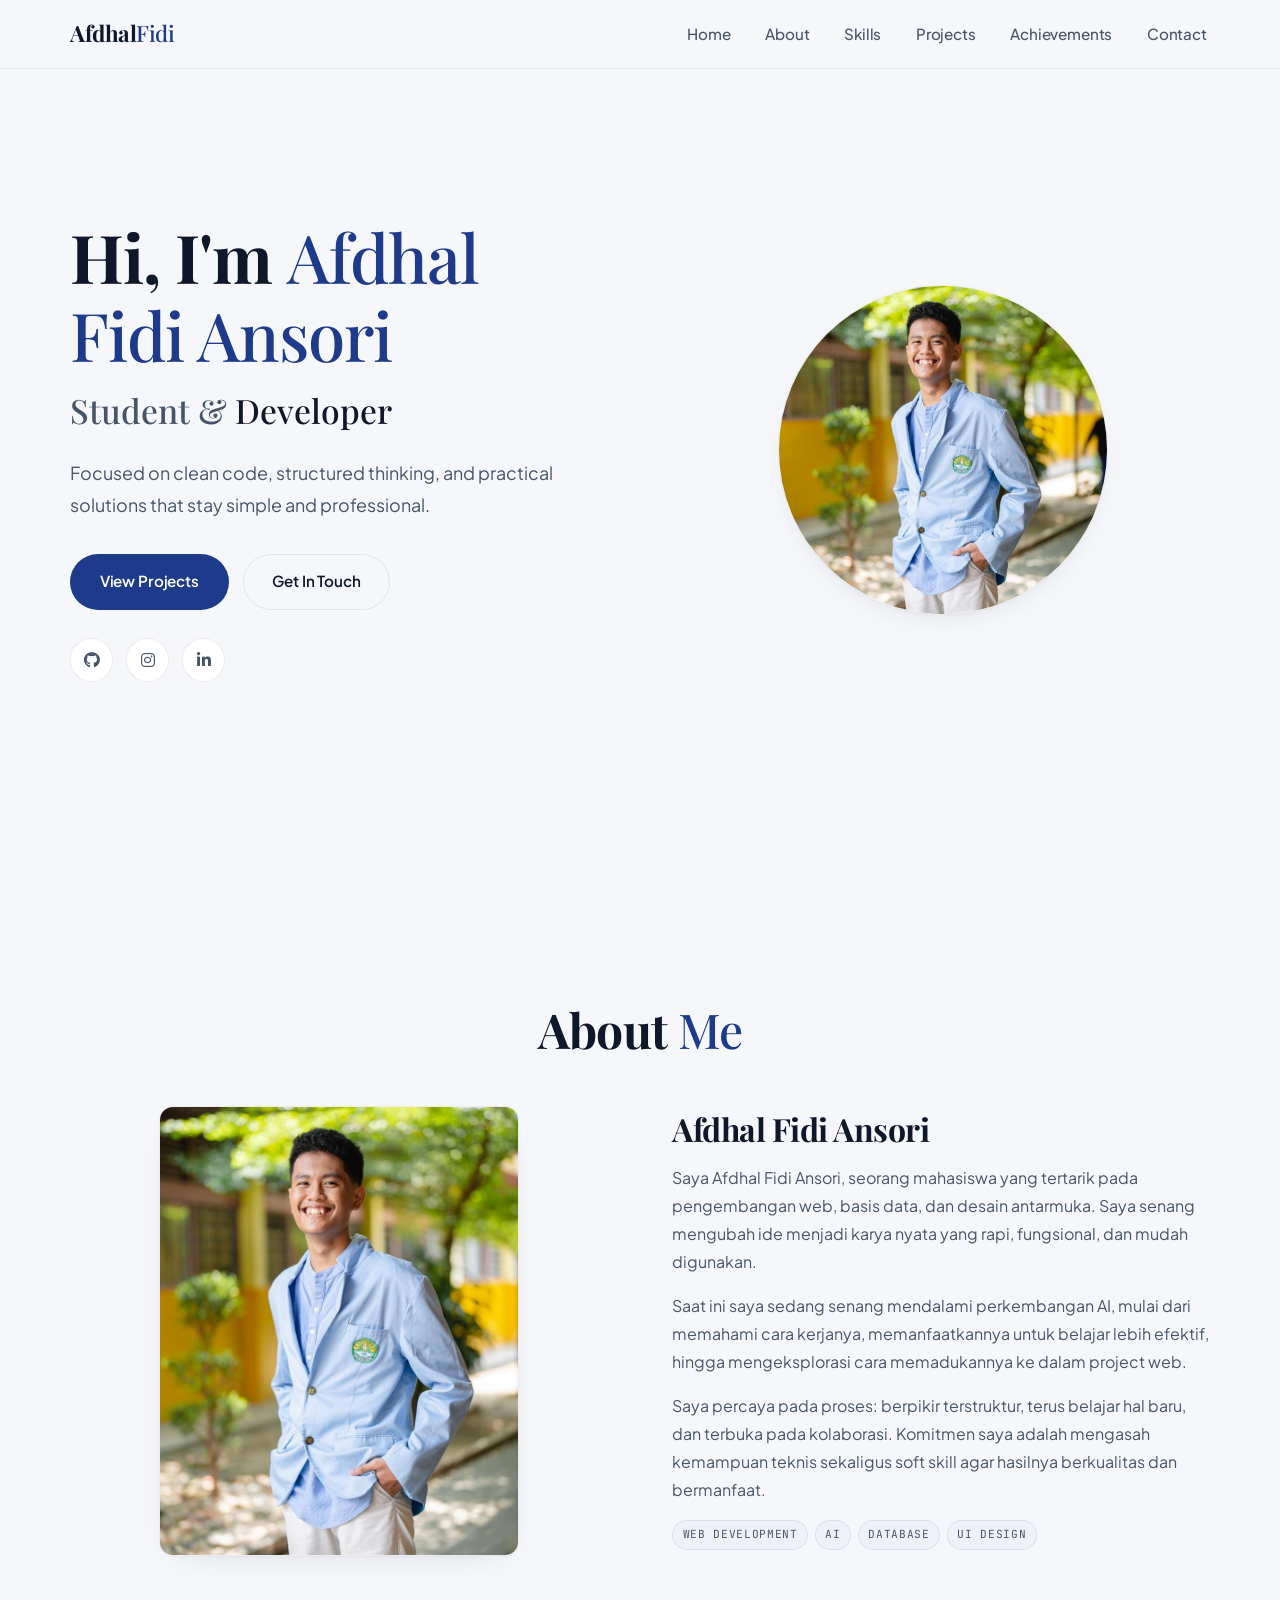
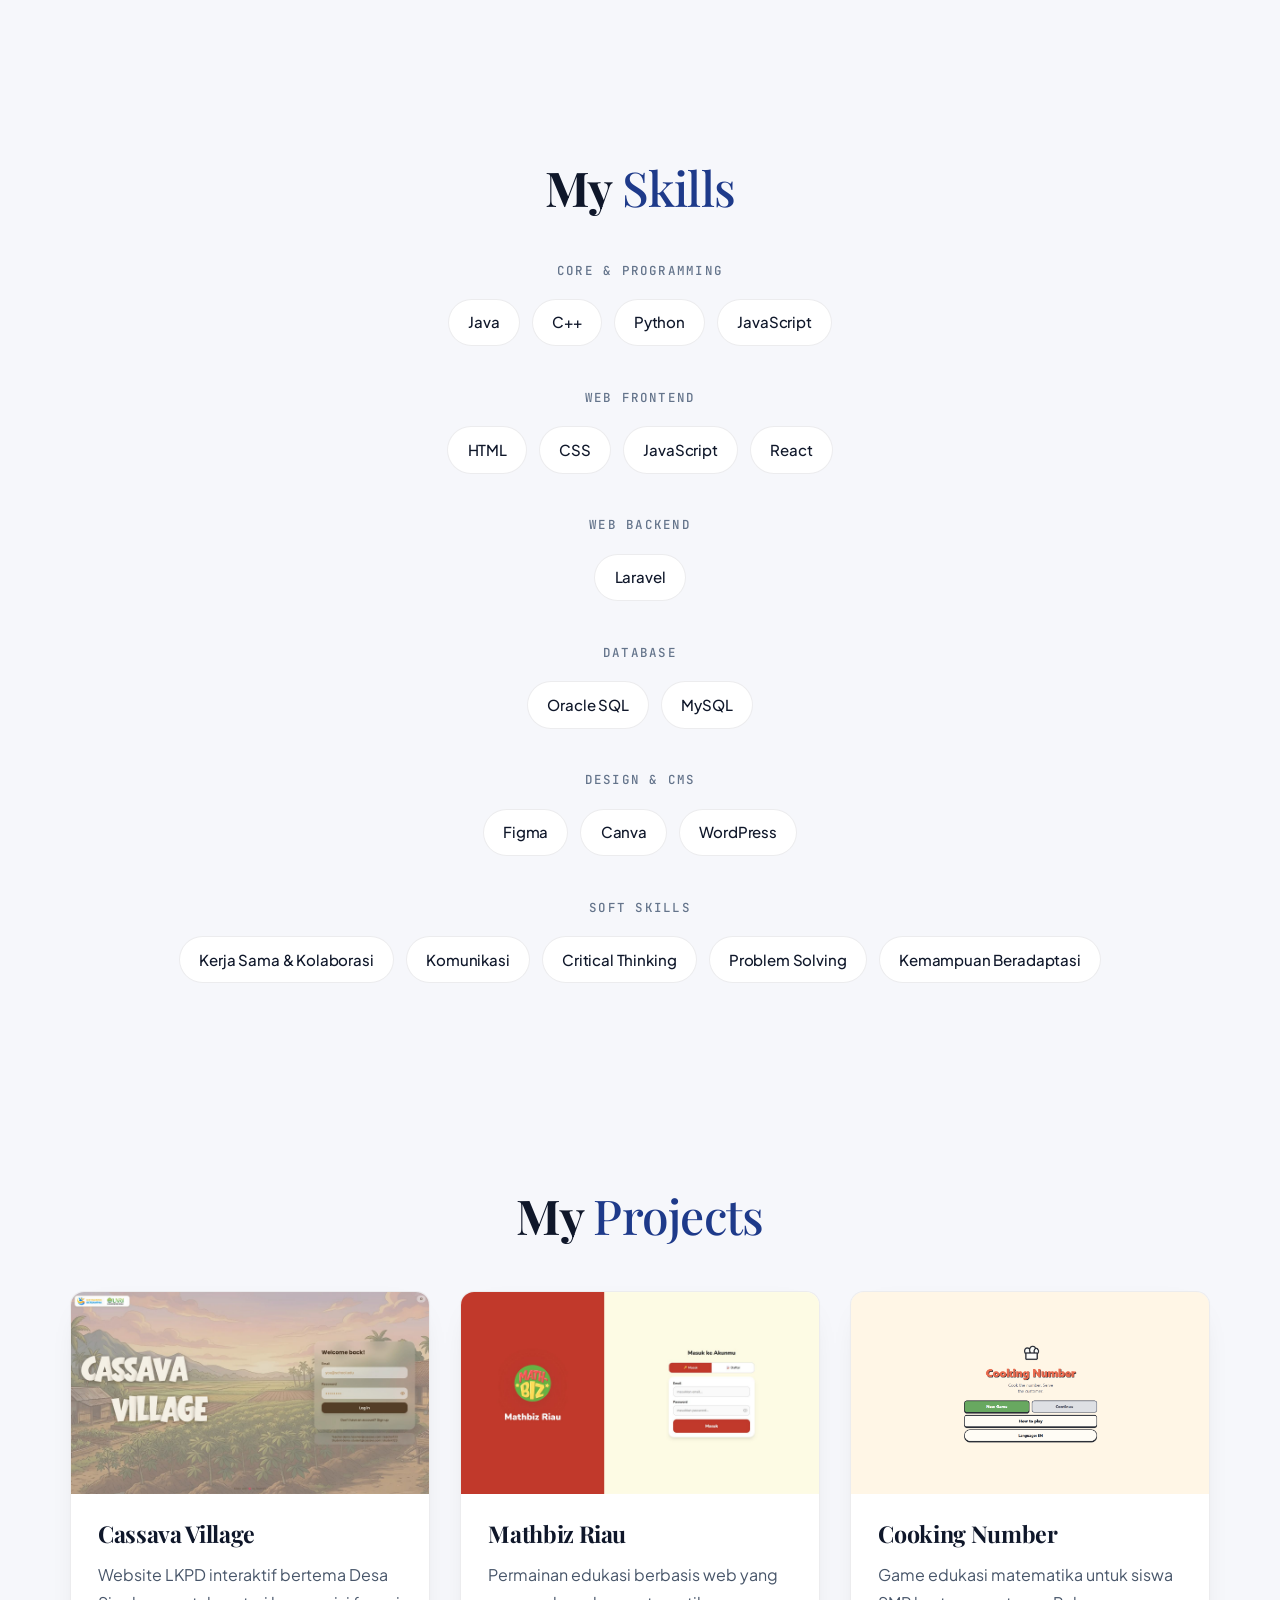
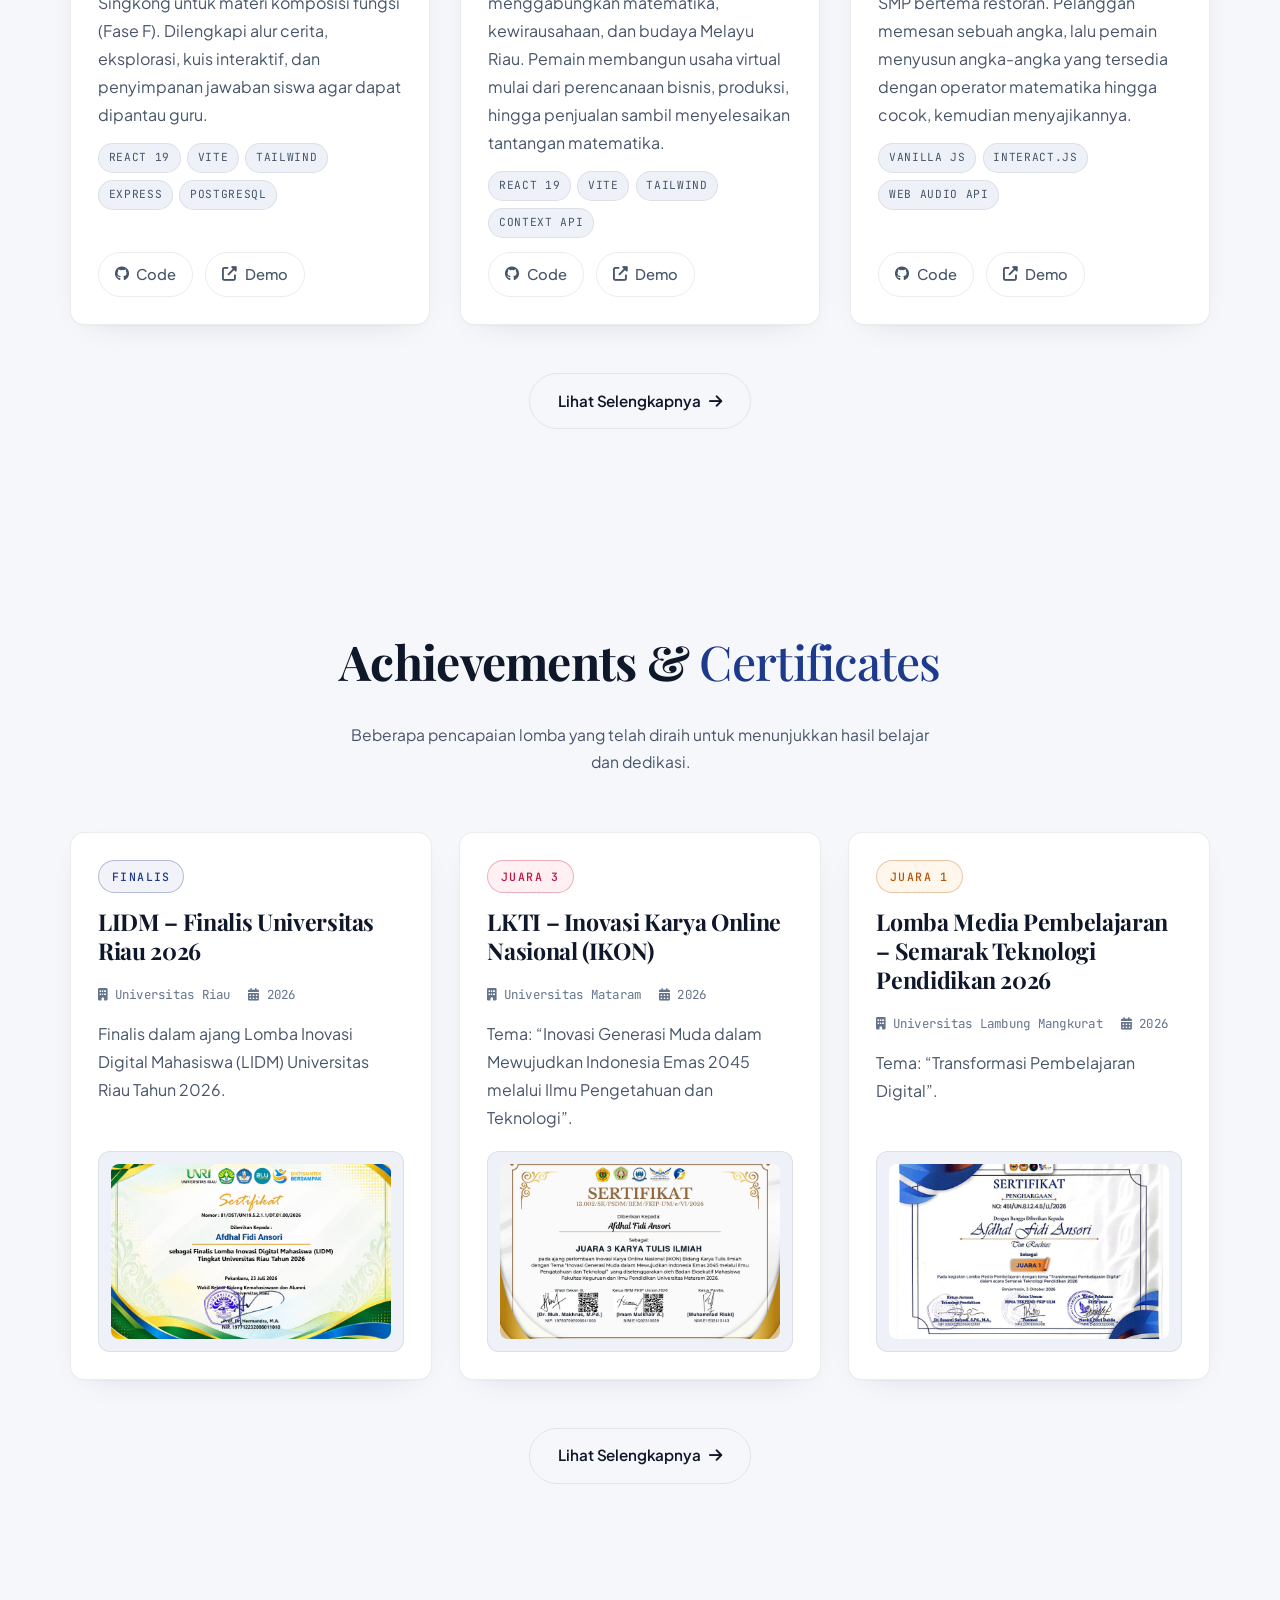
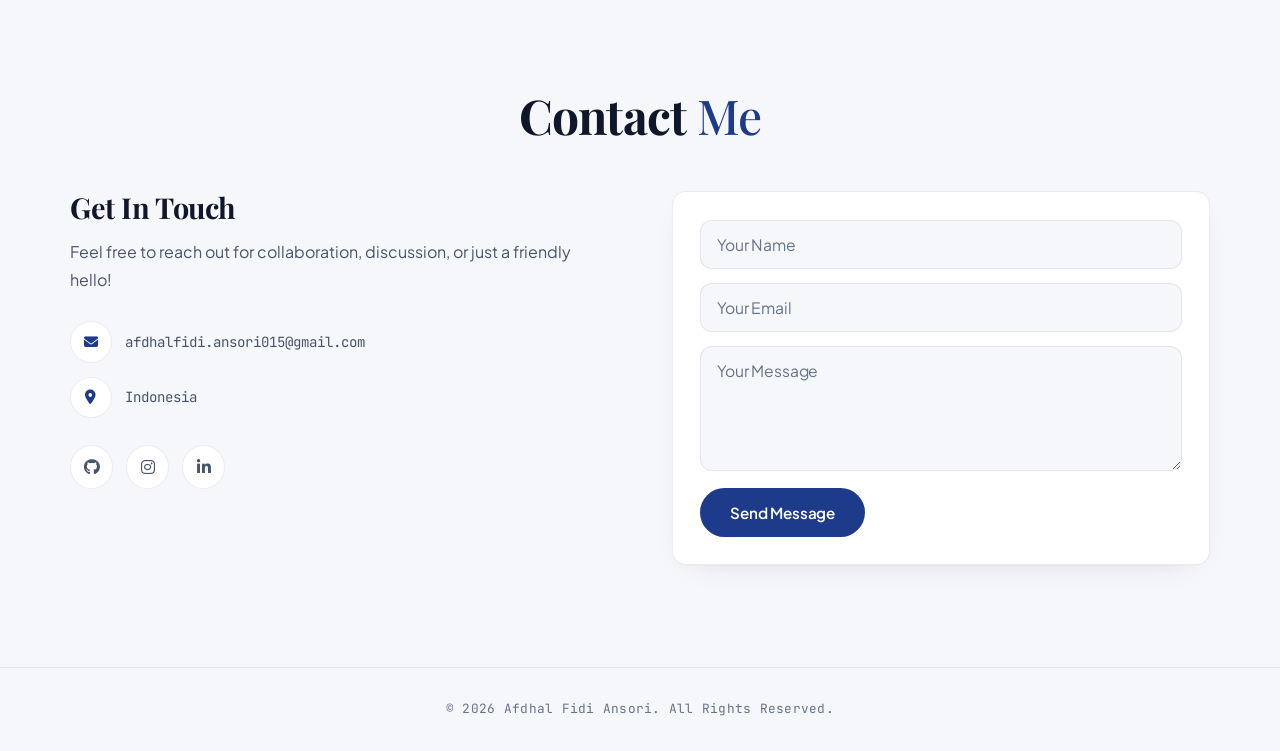
==== commit 16d5714a: "Perbaiki judul kartu esai + penyelenggara 2 sertifikat - Kartu esai: judul jadi 'Esai Olimpiade & Mi" ====
--- a/index.html
+++ b/index.html
@@ -273,7 +273,7 @@
                     </div>
                     <div class="achievement-body">
                         <div class="achievement-meta">
-                            <span><i class="fas fa-building"></i> BEM FKIP Universitas Mataram</span>
+                            <span><i class="fas fa-building"></i> Universitas Mataram</span>
                             <span><i class="fas fa-calendar-alt"></i> 2026</span>
                         </div>
                         <p class="achievement-desc">
@@ -296,7 +296,7 @@
                     </div>
                     <div class="achievement-body">
                         <div class="achievement-meta">
-                            <span><i class="fas fa-building"></i> Semarak Teknologi Pendidikan</span>
+                            <span><i class="fas fa-building"></i> Universitas Lambung Mangkurat</span>
                             <span><i class="fas fa-calendar-alt"></i> 2026</span>
                         </div>
                         <p class="achievement-desc">
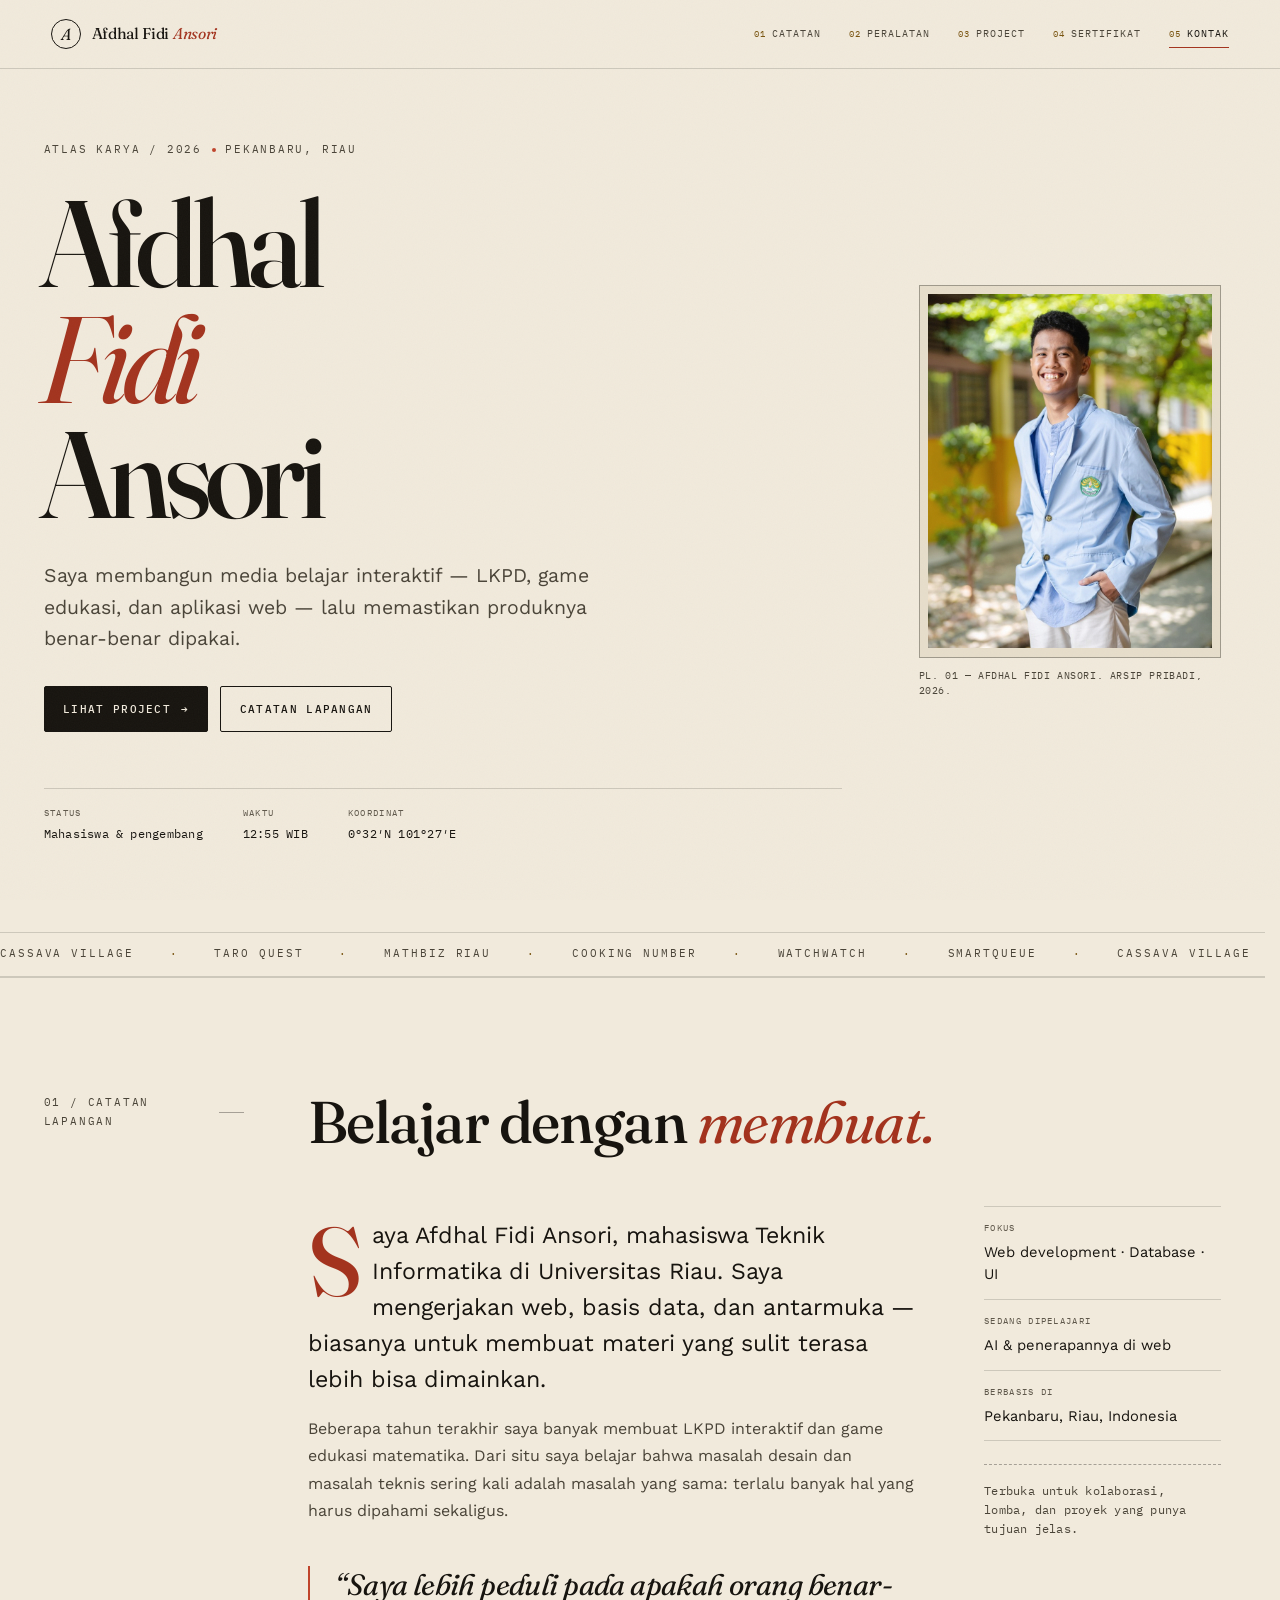
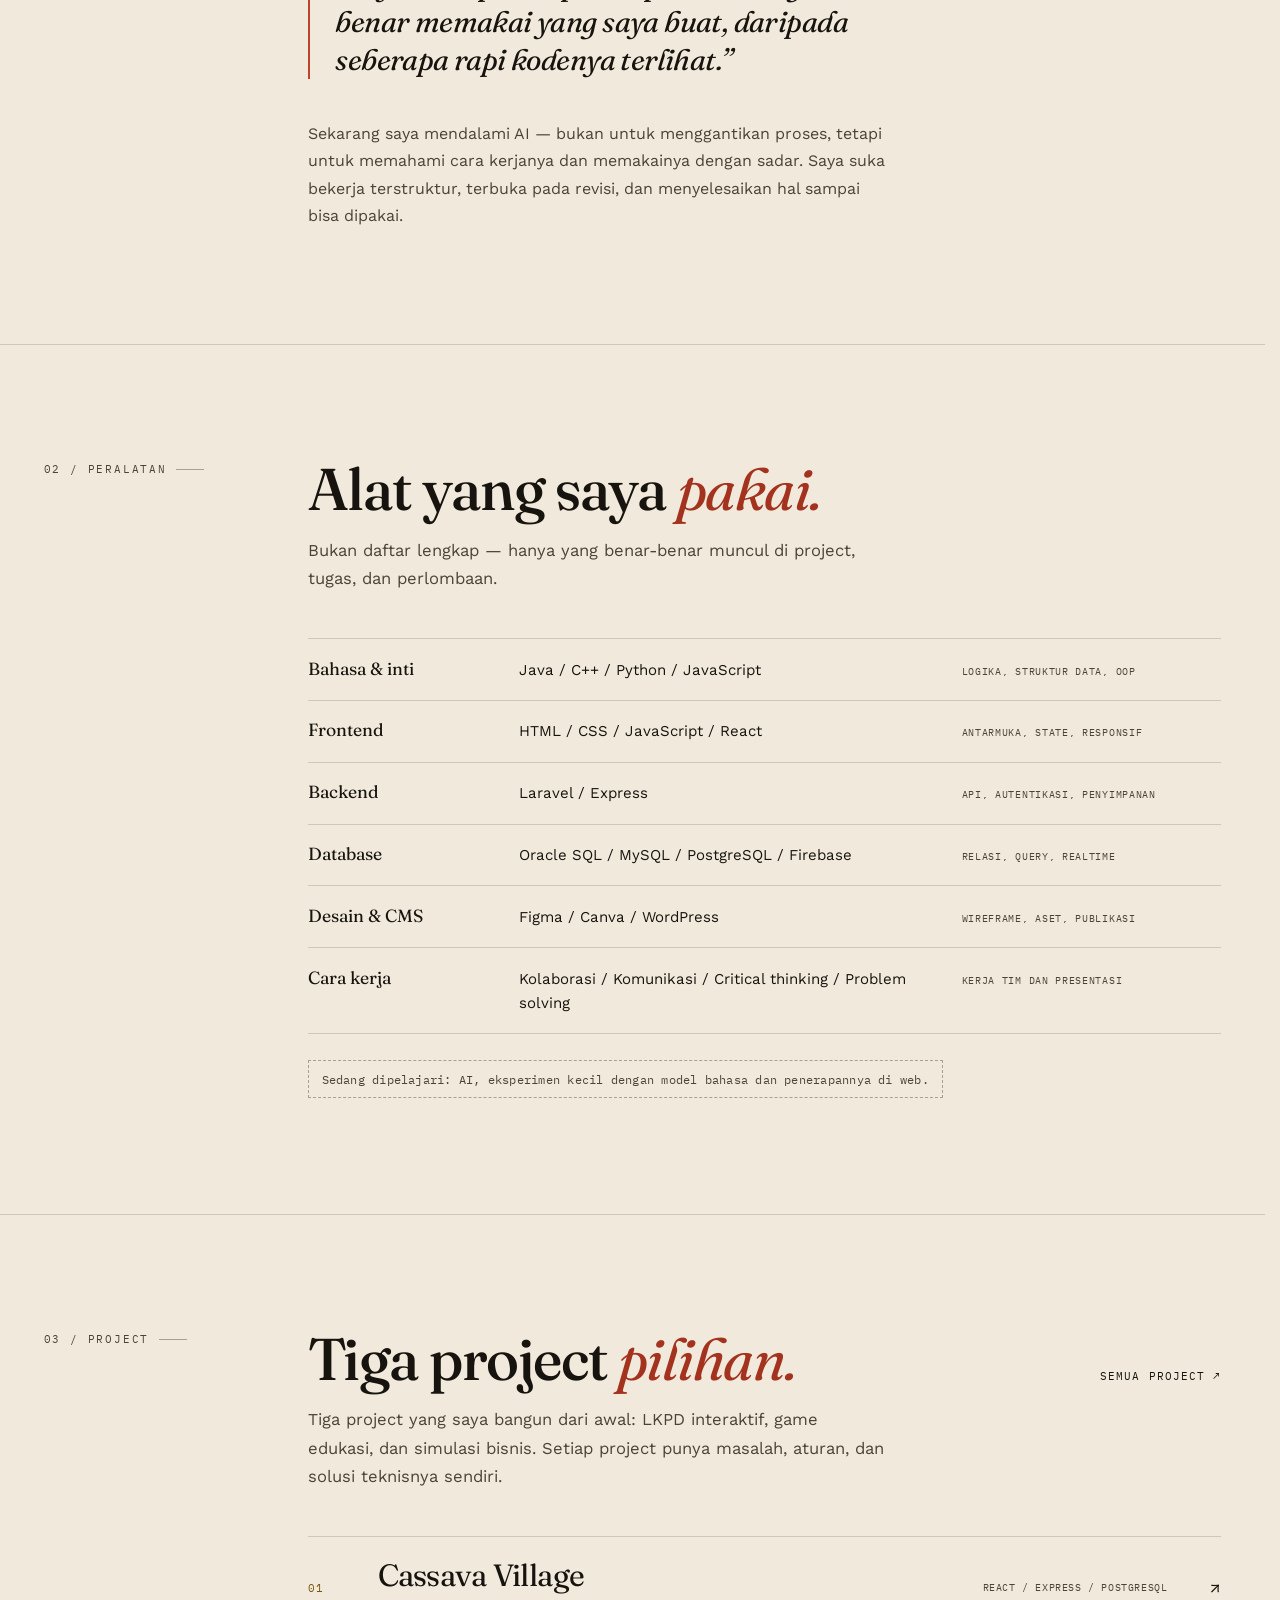
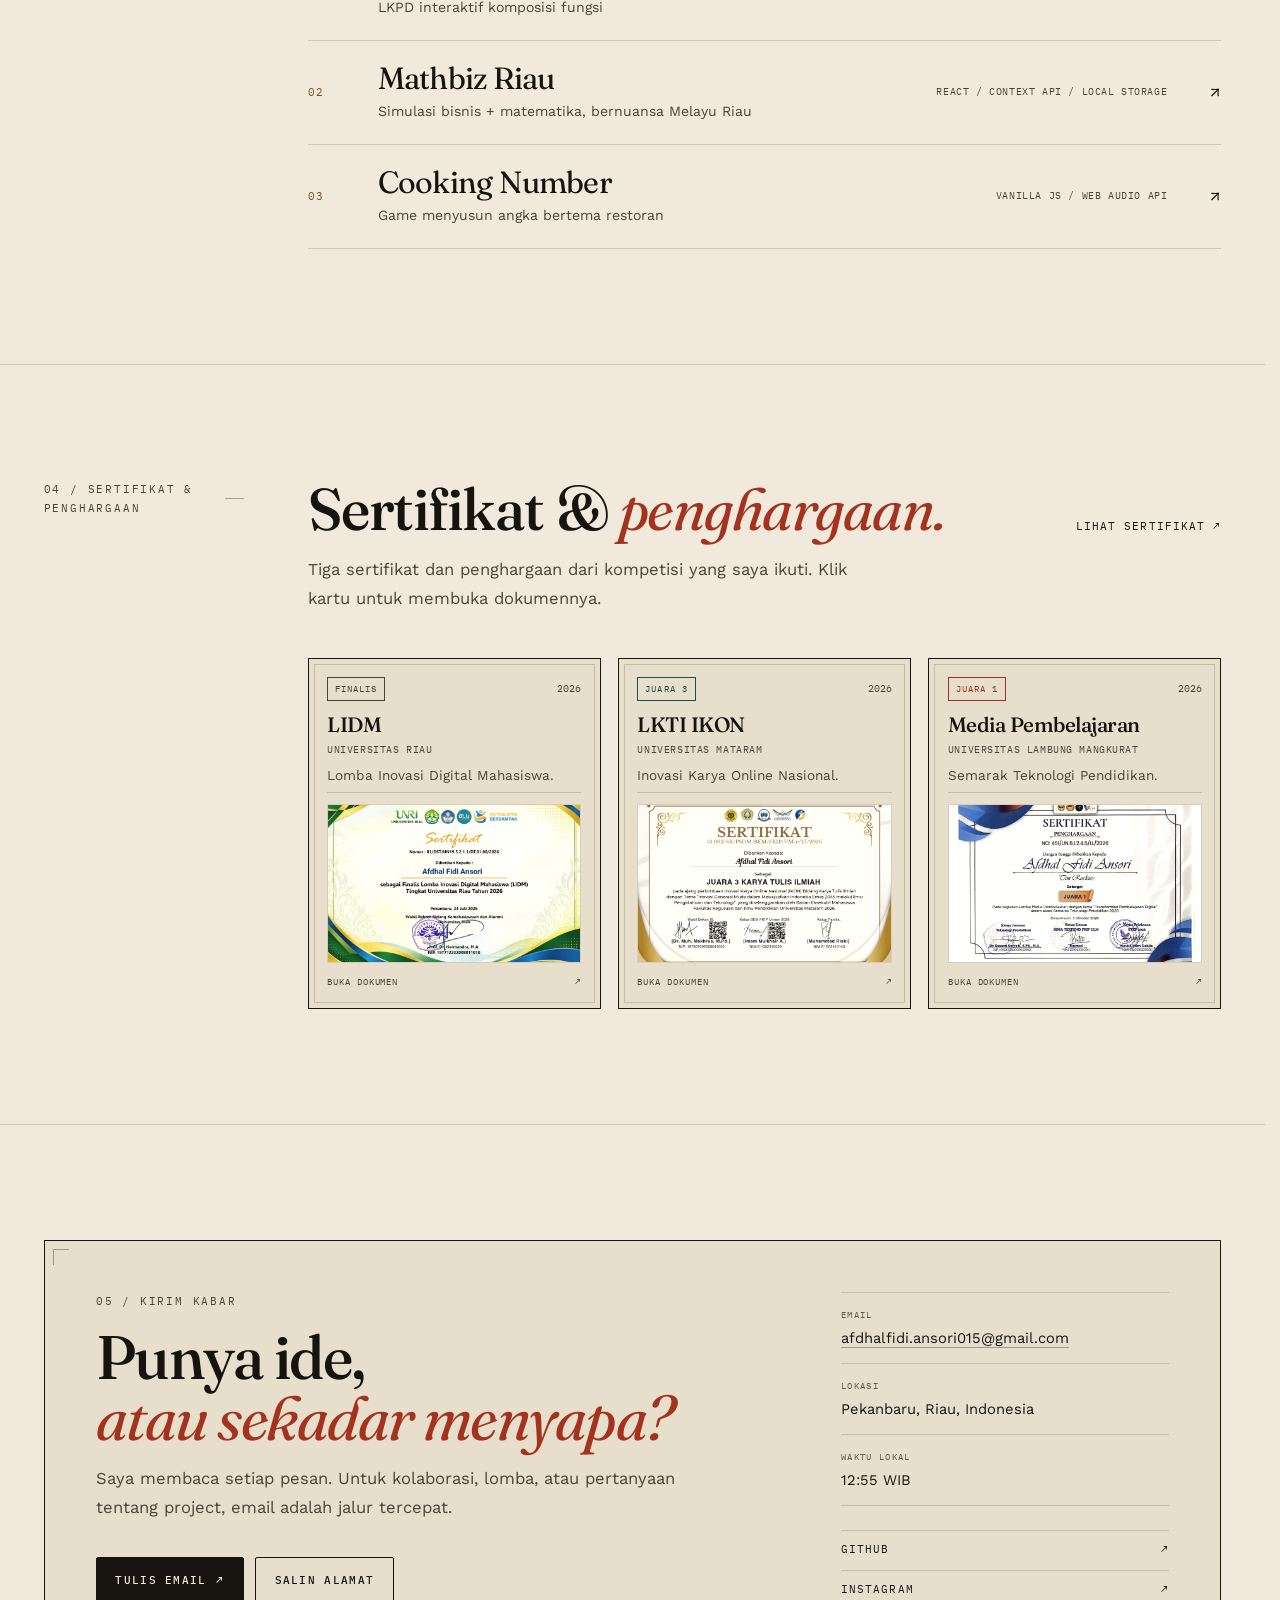
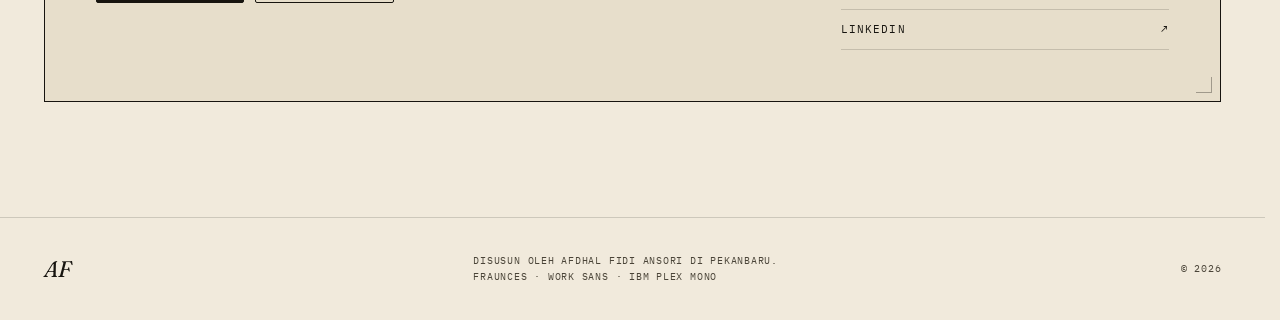
==== commit 9d471412: "Redesign portofolio dengan konsep atlas Perbarui tata letak, tipografi, interaksi, istilah project, " ====
--- a/index.html
+++ b/index.html
@@ -1,375 +1,483 @@
 <!DOCTYPE html>
-<html lang="en">
+<html lang="id">
 
 <head>
     <meta charset="UTF-8" />
     <meta name="viewport" content="width=device-width, initial-scale=1.0" />
-    <title>Portofolio - Afdhal Fidi Ansori</title>
-
-    <!-- AOS Animation -->
-    <link href="https://unpkg.com/aos@2.3.1/dist/aos.css" rel="stylesheet" />
-
-    <!-- Font Awesome -->
-    <link rel="stylesheet" href="https://cdnjs.cloudflare.com/ajax/libs/font-awesome/6.5.1/css/all.min.css" />
-
-    <!-- Google Fonts: Playfair Display (display) + Plus Jakarta Sans (body) + JetBrains Mono (meta) -->
+    <title>Afdhal Fidi Ansori — Atlas Karya</title>
+    <meta name="description"
+        content="Portofolio Afdhal Fidi Ansori, mahasiswa Teknik Informatika Universitas Riau. LKPD interaktif, game edukasi matematika, dan aplikasi web." />
+    <meta name="theme-color" content="#f1eadc" />
+    <link rel="icon" href="assets/favicon.svg" type="image/svg+xml" />
+    <link rel="canonical" href="https://fidiakacoderlearner.github.io/Web-Portofolio/" />
+
+    <meta property="og:type" content="website" />
+    <meta property="og:title" content="Afdhal Fidi Ansori — Atlas Karya" />
+    <meta property="og:description"
+        content="Portofolio Afdhal Fidi Ansori: LKPD interaktif, game edukasi matematika, dan aplikasi web." />
+    <meta property="og:url" content="https://fidiakacoderlearner.github.io/Web-Portofolio/" />
+    <meta property="og:image"
+        content="https://fidiakacoderlearner.github.io/Web-Portofolio/assets/img/project1.jpg" />
+    <meta name="twitter:card" content="summary_large_image" />
+
     <link rel="preconnect" href="https://fonts.googleapis.com" />
     <link rel="preconnect" href="https://fonts.gstatic.com" crossorigin />
     <link
-        href="https://fonts.googleapis.com/css2?family=Playfair+Display:wght@500;600;700;800&family=Plus+Jakarta+Sans:wght@400;500;600;700&family=JetBrains+Mono:wght@400;500&display=swap"
+        href="https://fonts.googleapis.com/css2?family=Fraunces:ital,opsz,wght@0,9..144,300..900;1,9..144,300..900&family=IBM+Plex+Mono:wght@400;500&family=Work+Sans:wght@300;400;500;600&display=swap"
         rel="stylesheet" />
-
     <link rel="stylesheet" href="style.css" />
+    <script>document.documentElement.classList.add("js");</script>
 </head>
 
 <body>
-    <!-- Navbar -->
-    <nav class="navbar">
-        <div class="container">
-            <a href="#home" class="logo">Afdhal<span>Fidi</span></a>
-            <ul class="nav-links">
-                <li><a href="#home">Home</a></li>
-                <li><a href="#about">About</a></li>
-                <li><a href="#skills">Skills</a></li>
-                <li><a href="#projects">Projects</a></li>
-                <li><a href="#achievements">Achievements</a></li>
-                <li><a href="#contact">Contact</a></li>
-            </ul>
-            <div class="hamburger">
-                <span></span>
-                <span></span>
-                <span></span>
-            </div>
+    <a class="skip" href="#main">Langsung ke konten</a>
+
+    <!-- Topbar -->
+    <header class="topbar">
+        <div class="shell topbar-inner">
+            <a class="brand" href="index.html" aria-label="Afdhal Fidi Ansori — beranda">
+                <span class="brand-mark" aria-hidden="true">A</span>
+                <span class="brand-name">Afdhal Fidi <em>Ansori</em></span>
+            </a>
+
+            <nav class="topnav" aria-label="Navigasi utama">
+                <a href="#about" data-nav="about"><span>01</span> Catatan</a>
+                <a href="#skills" data-nav="skills"><span>02</span> Peralatan</a>
+                <a href="#projects" data-nav="projects"><span>03</span> Project</a>
+                <a href="#achievements" data-nav="achievements"><span>04</span> Sertifikat</a>
+                <a href="#contact" data-nav="contact"><span>05</span> Kontak</a>
+            </nav>
+
+            <button class="menu-btn" type="button" data-menu-open aria-controls="menu" aria-expanded="false">
+                <span>Indeks</span>
+                <span class="menu-btn-lines" aria-hidden="true"><i></i><i></i></span>
+            </button>
         </div>
-    </nav>
-
-    <!-- Hero Section -->
-    <section id="home" class="hero">
-        <div class="container">
-            <div class="hero-content" data-aos="fade-up">
-                <h1>Hi, I'm <em>Afdhal Fidi Ansori</em></h1>
-                <p class="hero-role">Student &amp; <em>Developer</em></p>
-                <p>Focused on clean code, structured thinking, and practical solutions that stay simple and professional.</p>
-                <div class="hero-btns">
-                    <a href="#projects" class="btn primary">View Projects</a>
-                    <a href="#contact" class="btn secondary">Get In Touch</a>
-                </div>
-                <div class="social-icons">
-                    <a href="https://github.com/fidiakacoderlearner" target="_blank" aria-label="GitHub"><i class="fab fa-github"></i></a>
-                    <a href="https://www.instagram.com/3.14di/" target="_blank" aria-label="Instagram"><i class="fab fa-instagram"></i></a>
-                    <a href="https://www.linkedin.com/in/afdhal-fidi-ansori" target="_blank" aria-label="LinkedIn"><i class="fab fa-linkedin-in"></i></a>
-                </div>
-            </div>
-            <div class="hero-img" data-aos="fade-left" data-aos-delay="100">
-                <img src="assets/img/profile.jpg" alt="Afdhal Fidi Ansori Profile Picture" />
+        <div class="progress" aria-hidden="true"><span></span></div>
+    </header>
+
+    <!-- Menu seluler -->
+    <dialog class="menu" id="menu" aria-label="Indeks navigasi">
+        <div class="menu-inner">
+            <div class="menu-top">
+                <span class="eyebrow">Indeks / 2026</span>
+                <button class="menu-close" type="button" data-menu-close>Tutup ×</button>
+            </div>
+            <nav class="menu-nav" aria-label="Navigasi seluler">
+                <a href="#about"><span>01</span> Catatan Lapangan</a>
+                <a href="#skills"><span>02</span> Peralatan</a>
+                <a href="#projects"><span>03</span> Project</a>
+                <a href="#achievements"><span>04</span> Sertifikat &amp; Penghargaan</a>
+                <a href="#contact"><span>05</span> Kirim Kabar</a>
+            </nav>
+            <div class="menu-foot">
+                <a href="mailto:afdhalfidi.ansori015@gmail.com">afdhalfidi.ansori015@gmail.com</a>
+                <span>Pekanbaru, Riau</span>
             </div>
         </div>
-    </section>
-
-    <!-- About Section -->
-    <section id="about" class="about">
-        <div class="container">
-            <div class="section-head" data-aos="fade-up">
-                <h2 class="section-title">About <em>Me</em></h2>
-            </div>
-            <div class="about-content">
-                <div class="about-img" data-aos="fade-right">
-                    <img src="assets/img/about.jpg" alt="About Afdhal Fidi Ansori"
-                        onerror="this.onerror=null;this.src='assets/img/placeholder.svg';" />
-                </div>
-                <div class="about-text" data-aos="fade-left">
-                    <h3>Afdhal Fidi Ansori</h3>
-                    <p>
-                        Saya Afdhal Fidi Ansori, seorang mahasiswa yang tertarik pada pengembangan web, basis data,
-                        dan desain antarmuka. Saya senang mengubah ide menjadi karya nyata yang rapi, fungsional,
-                        dan mudah digunakan.
-                    </p>
-                    <p>
-                        Saat ini saya sedang senang mendalami perkembangan AI, mulai dari memahami cara kerjanya,
-                        memanfaatkannya untuk belajar lebih efektif, hingga mengeksplorasi cara memadukannya ke dalam
-                        project web.
-                    </p>
-                    <p>
-                        Saya percaya pada proses: berpikir terstruktur, terus belajar hal baru, dan terbuka pada
-                        kolaborasi. Komitmen saya adalah mengasah kemampuan teknis sekaligus soft skill agar hasilnya
-                        berkualitas dan bermanfaat.
-                    </p>
-                    <ul class="about-focus">
-                        <li>Web Development</li>
-                        <li>AI</li>
-                        <li>Database</li>
-                        <li>UI Design</li>
-                    </ul>
-                </div>
-            </div>
-        </div>
-    </section>
-
-    <!-- Skills Section -->
-    <section id="skills" class="skills">
-        <div class="container">
-            <div class="section-head" data-aos="fade-up">
-                <h2 class="section-title">My <em>Skills</em></h2>
-            </div>
-
-            <div class="skills-group" data-aos="fade-up">
-                <h3 class="skills-group-title">Core & Programming</h3>
-                <div class="skills-grid">
-                    <div class="skill-card"><span>Java</span></div>
-                    <div class="skill-card"><span>C++</span></div>
-                    <div class="skill-card"><span>Python</span></div>
-                    <div class="skill-card"><span>JavaScript</span></div>
-                </div>
-            </div>
-
-            <div class="skills-group" data-aos="fade-up" data-aos-delay="50">
-                <h3 class="skills-group-title">Web Frontend</h3>
-                <div class="skills-grid">
-                    <div class="skill-card"><span>HTML</span></div>
-                    <div class="skill-card"><span>CSS</span></div>
-                    <div class="skill-card"><span>JavaScript</span></div>
-                    <div class="skill-card"><span>React</span></div>
-                </div>
-            </div>
-
-            <div class="skills-group" data-aos="fade-up" data-aos-delay="100">
-                <h3 class="skills-group-title">Web Backend</h3>
-                <div class="skills-grid">
-                    <div class="skill-card"><span>Laravel</span></div>
-                </div>
-            </div>
-
-            <div class="skills-group" data-aos="fade-up" data-aos-delay="150">
-                <h3 class="skills-group-title">Database</h3>
-                <div class="skills-grid">
-                    <div class="skill-card"><span>Oracle SQL</span></div>
-                    <div class="skill-card"><span>MySQL</span></div>
-                </div>
-            </div>
-
-            <div class="skills-group" data-aos="fade-up" data-aos-delay="200">
-                <h3 class="skills-group-title">Design & CMS</h3>
-                <div class="skills-grid">
-                    <div class="skill-card"><span>Figma</span></div>
-                    <div class="skill-card"><span>Canva</span></div>
-                    <div class="skill-card"><span>WordPress</span></div>
-                </div>
-            </div>
-
-            <div class="skills-group" data-aos="fade-up" data-aos-delay="250">
-                <h3 class="skills-group-title">Soft Skills</h3>
-                <div class="skills-grid">
-                    <div class="skill-card"><span>Kerja Sama & Kolaborasi</span></div>
-                    <div class="skill-card"><span>Komunikasi</span></div>
-                    <div class="skill-card"><span>Critical Thinking</span></div>
-                    <div class="skill-card"><span>Problem Solving</span></div>
-                    <div class="skill-card"><span>Kemampuan Beradaptasi</span></div>
-                </div>
-            </div>
-        </div>
-    </section>
-
-    <!-- Projects Section -->
-    <section id="projects" class="projects">
-        <div class="container">
-            <div class="section-head" data-aos="fade-up">
-                <h2 class="section-title">My <em>Projects</em></h2>
-            </div>
-            <div class="projects-grid">
-                <article class="project-card" data-aos="fade-up">
-                    <img src="assets/img/project1.jpg" alt="Cassava Village — LKPD Interaktif"
-                        onerror="this.onerror=null;this.src='assets/img/placeholder.svg';" />
-                    <div class="project-content">
-                        <h3><a class="project-link" href="project/cassava-village.html">Cassava Village</a></h3>
-                        <p>Website LKPD interaktif bertema Desa Singkong untuk materi komposisi fungsi (Fase F). Dilengkapi alur cerita, eksplorasi, kuis interaktif, dan penyimpanan jawaban siswa agar dapat dipantau guru.</p>
-                        <div class="project-tech">
-                            <span>React 19</span><span>Vite</span><span>Tailwind</span><span>Express</span><span>PostgreSQL</span>
-                        </div>
-                        <div class="project-links">
-                            <a href="https://github.com/fidiakacoderlearner/cassava-village" target="_blank" rel="noopener"><i class="fab fa-github"></i> Code</a>
-                            <a href="https://cassava-village.vercel.app" target="_blank" rel="noopener"><i class="fas fa-external-link-alt"></i> Demo</a>
-                        </div>
-                    </div>
-                </article>
-
-                <article class="project-card" data-aos="fade-up" data-aos-delay="100">
-                    <img src="assets/img/project2.jpg" alt="Mathbiz Riau — Simulasi Bisnis Edukasi"
-                        onerror="this.onerror=null;this.src='assets/img/placeholder.svg';" />
-                    <div class="project-content">
-                        <h3><a class="project-link" href="project/mathbiz-riau.html">Mathbiz Riau</a></h3>
-                        <p>Permainan edukasi berbasis web yang menggabungkan matematika, kewirausahaan, dan budaya Melayu Riau. Pemain membangun usaha virtual mulai dari perencanaan bisnis, produksi, hingga penjualan sambil menyelesaikan tantangan matematika.</p>
-                        <div class="project-tech">
-                            <span>React 19</span><span>Vite</span><span>Tailwind</span><span>Context API</span>
-                        </div>
-                        <div class="project-links">
-                            <a href="https://github.com/fidiakacoderlearner/great-riau-mathbiz" target="_blank" rel="noopener"><i class="fab fa-github"></i> Code</a>
-                            <a href="https://great-riau-mathbiz.vercel.app" target="_blank" rel="noopener"><i class="fas fa-external-link-alt"></i> Demo</a>
-                        </div>
-                    </div>
-                </article>
-
-                <article class="project-card" data-aos="fade-up" data-aos-delay="200">
-                    <img src="assets/img/project3.jpg" alt="Cooking Number — Game Edukasi Matematika"
-                        onerror="this.onerror=null;this.src='assets/img/placeholder.svg';" />
-                    <div class="project-content">
-                        <h3><a class="project-link" href="project/cooking-number.html">Cooking Number</a></h3>
-                        <p>Game edukasi matematika untuk siswa SMP bertema restoran. Pelanggan memesan sebuah angka, lalu pemain menyusun angka-angka yang tersedia dengan operator matematika hingga cocok, kemudian menyajikannya.</p>
-                        <div class="project-tech">
-                            <span>Vanilla JS</span><span>interact.js</span><span>Web Audio API</span>
-                        </div>
-                        <div class="project-links">
-                            <a href="https://github.com/fidiakacoderlearner/cooking_number" target="_blank" rel="noopener"><i class="fab fa-github"></i> Code</a>
-                            <a href="https://cookingnumber.vercel.app" target="_blank" rel="noopener"><i class="fas fa-external-link-alt"></i> Demo</a>
-                        </div>
-                    </div>
-                </article>
-            </div>
-
-            <div class="projects-more" data-aos="fade-up">
-                <a href="projects.html" class="btn secondary">Lihat Selengkapnya <i class="fas fa-arrow-right"></i></a>
-            </div>
-        </div>
-    </section>
-
-    <!-- Achievements & Certificates Section (Full-Page) -->
-    <section id="achievements" class="achievements">
-        <div class="container">
-            <div class="section-head" data-aos="fade-up">
-                <h2 class="section-title">Achievements &amp; <em>Certificates</em></h2>
-            </div>
-            <p class="section-subtitle" data-aos="fade-up" data-aos-delay="50">
-                Beberapa pencapaian lomba yang telah diraih untuk menunjukkan hasil belajar dan dedikasi.
-            </p>
-
-            <div class="achievements-grid">
-                <!-- Achievement 1 -->
-                <article class="achievement-card" data-aos="fade-up">
-                    <div class="achievement-header">
-                        <div class="achievement-badge finalis">Finalis</div>
-                        <h3 class="achievement-title">LIDM – Finalis Universitas Riau 2026</h3>
-                    </div>
-                    <div class="achievement-body">
-                        <div class="achievement-meta">
-                            <span><i class="fas fa-building"></i> Universitas Riau</span>
-                            <span><i class="fas fa-calendar-alt"></i> 2026</span>
-                        </div>
-                        <p class="achievement-desc">
-                            Finalis dalam ajang Lomba Inovasi Digital Mahasiswa (LIDM) Universitas Riau Tahun 2026.
+    </dialog>
+
+    <main id="main">
+        <!-- Hero -->
+        <section class="hero" aria-labelledby="hero-title">
+            <div class="shell hero-grid">
+                <div class="hero-copy">
+                    <p class="eyebrow hero-eyebrow">
+                        <span>Atlas karya / 2026</span>
+                        <span class="dot" aria-hidden="true"></span>
+                        <span>Pekanbaru, Riau</span>
+                    </p>
+
+                    <h1 class="hero-title" id="hero-title">
+                        <span class="line"><span style="--i: 0">Afdhal</span></span>
+                        <span class="line"><span style="--i: 1"><em>Fidi</em></span></span>
+                        <span class="line"><span style="--i: 2">Ansori</span></span>
+                    </h1>
+
+                    <p class="hero-lead">
+                        Saya membangun media belajar interaktif — LKPD, game edukasi, dan aplikasi web — lalu
+                        memastikan produknya benar-benar dipakai.
+                    </p>
+
+                    <div class="hero-actions">
+                        <a class="btn btn-solid" href="#projects">Lihat project <span aria-hidden="true">→</span></a>
+                        <a class="btn" href="#about">Catatan lapangan</a>
+                    </div>
+
+                    <dl class="hero-meta">
+                        <div>
+                            <dt>Status</dt>
+                            <dd>Mahasiswa &amp; pengembang</dd>
+                        </div>
+                        <div>
+                            <dt>Waktu</dt>
+                            <dd data-clock>— WIB</dd>
+                        </div>
+                        <div>
+                            <dt>Koordinat</dt>
+                            <dd>0°32′N 101°27′E</dd>
+                        </div>
+                    </dl>
+                </div>
+
+                <figure class="plate hero-plate">
+                    <div class="plate-frame">
+                        <img src="assets/img/profile.jpg" alt="Afdhal Fidi Ansori" width="1000" height="1250"
+                            fetchpriority="high" decoding="async" />
+                    </div>
+                    <figcaption>Pl. 01 — Afdhal Fidi Ansori. Arsip pribadi, 2026.</figcaption>
+                </figure>
+            </div>
+
+            <div class="ticker" aria-hidden="true">
+                <div class="ticker-track">
+                    <div class="ticker-group">
+                        <span>Cassava Village</span><span>·</span><span>Taro Quest</span><span>·</span>
+                        <span>Mathbiz Riau</span><span>·</span><span>Cooking Number</span><span>·</span>
+                        <span>WatchWatch</span><span>·</span><span>SmartQueue</span><span>·</span>
+                    </div>
+                    <div class="ticker-group">
+                        <span>Cassava Village</span><span>·</span><span>Taro Quest</span><span>·</span>
+                        <span>Mathbiz Riau</span><span>·</span><span>Cooking Number</span><span>·</span>
+                        <span>WatchWatch</span><span>·</span><span>SmartQueue</span><span>·</span>
+                    </div>
+                </div>
+            </div>
+        </section>
+
+        <!-- 01 About -->
+        <section class="chapter" id="about" data-chapter="about" aria-labelledby="about-title">
+            <div class="shell chapter-grid">
+                <aside class="chapter-aside" aria-label="Label catatan lapangan">
+                    <p class="eyebrow">01 / Catatan Lapangan</p>
+                </aside>
+
+                <div class="chapter-body">
+                    <h2 class="section-title" id="about-title">Belajar dengan <em>membuat.</em></h2>
+
+                    <div class="about-grid" data-reveal>
+                        <div class="about-copy">
+                            <p class="about-lead">
+                                Saya Afdhal Fidi Ansori, mahasiswa Teknik Informatika di Universitas Riau. Saya
+                                mengerjakan web, basis data, dan antarmuka — biasanya untuk membuat materi yang sulit
+                                terasa lebih bisa dimainkan.
+                            </p>
+                            <p>
+                                Beberapa tahun terakhir saya banyak membuat LKPD interaktif dan game edukasi
+                                matematika. Dari situ saya belajar bahwa masalah desain dan masalah teknis sering kali
+                                adalah masalah yang sama: terlalu banyak hal yang harus dipahami sekaligus.
+                            </p>
+                            <blockquote class="pullquote">
+                                “Saya lebih peduli pada apakah orang benar-benar memakai yang saya buat, daripada
+                                seberapa rapi kodenya terlihat.”
+                            </blockquote>
+                            <p>
+                                Sekarang saya mendalami AI — bukan untuk menggantikan proses, tetapi untuk memahami
+                                cara kerjanya dan memakainya dengan sadar. Saya suka bekerja terstruktur, terbuka pada
+                                revisi, dan menyelesaikan hal sampai bisa dipakai.
+                            </p>
+                        </div>
+
+                        <div class="about-side">
+                            <dl class="ledger">
+                                <div>
+                                    <dt>Fokus</dt>
+                                    <dd>Web development · Database · UI</dd>
+                                </div>
+                                <div>
+                                    <dt>Sedang dipelajari</dt>
+                                    <dd>AI &amp; penerapannya di web</dd>
+                                </div>
+                                <div>
+                                    <dt>Berbasis di</dt>
+                                    <dd>Pekanbaru, Riau, Indonesia</dd>
+                                </div>
+                            </dl>
+                            <p class="note">
+                                Terbuka untuk kolaborasi, lomba, dan proyek yang punya tujuan jelas.
+                            </p>
+                        </div>
+                    </div>
+                </div>
+            </div>
+        </section>
+
+        <!-- 02 Skills -->
+        <section class="chapter" id="skills" data-chapter="skills" aria-labelledby="skills-title">
+            <div class="shell chapter-grid">
+                <aside class="chapter-aside" aria-label="Label peralatan">
+                    <p class="eyebrow">02 / Peralatan</p>
+                </aside>
+
+                <div class="chapter-body">
+                    <h2 class="section-title" id="skills-title">Alat yang saya <em>pakai.</em></h2>
+                    <p class="section-lead">
+                        Bukan daftar lengkap — hanya yang benar-benar muncul di project, tugas, dan perlombaan.
+                    </p>
+
+                    <div class="ledger-table" data-reveal>
+                        <div class="ledger-row">
+                            <span class="ledger-cat">Bahasa &amp; inti</span>
+                            <span class="ledger-items">Java / C++ / Python / JavaScript</span>
+                            <span class="ledger-note">logika, struktur data, OOP</span>
+                        </div>
+                        <div class="ledger-row">
+                            <span class="ledger-cat">Frontend</span>
+                            <span class="ledger-items">HTML / CSS / JavaScript / React</span>
+                            <span class="ledger-note">antarmuka, state, responsif</span>
+                        </div>
+                        <div class="ledger-row">
+                            <span class="ledger-cat">Backend</span>
+                            <span class="ledger-items">Laravel / Express</span>
+                            <span class="ledger-note">API, autentikasi, penyimpanan</span>
+                        </div>
+                        <div class="ledger-row">
+                            <span class="ledger-cat">Database</span>
+                            <span class="ledger-items">Oracle SQL / MySQL / PostgreSQL / Firebase</span>
+                            <span class="ledger-note">relasi, query, realtime</span>
+                        </div>
+                        <div class="ledger-row">
+                            <span class="ledger-cat">Desain &amp; CMS</span>
+                            <span class="ledger-items">Figma / Canva / WordPress</span>
+                            <span class="ledger-note">wireframe, aset, publikasi</span>
+                        </div>
+                        <div class="ledger-row">
+                            <span class="ledger-cat">Cara kerja</span>
+                            <span class="ledger-items">Kolaborasi / Komunikasi / Critical thinking / Problem solving</span>
+                            <span class="ledger-note">kerja tim dan presentasi</span>
+                        </div>
+                    </div>
+
+                    <p class="note note-inline">
+                        Sedang dipelajari: AI, eksperimen kecil dengan model bahasa dan penerapannya di web.
+                    </p>
+                </div>
+            </div>
+        </section>
+
+        <!-- 03 Projects -->
+        <section class="chapter" id="projects" data-chapter="projects" aria-labelledby="projects-title">
+            <div class="shell chapter-grid">
+                <aside class="chapter-aside" aria-label="Label bagian project">
+                    <p class="eyebrow">03 / Project</p>
+                </aside>
+
+                <div class="chapter-body">
+                    <div class="chapter-heading">
+                        <h2 class="section-title" id="projects-title">Tiga project <em>pilihan.</em></h2>
+                        <a class="link-arrow" href="projects.html">Semua project <span aria-hidden="true">↗</span></a>
+                    </div>
+                    <p class="section-lead">
+                        Tiga project yang saya bangun dari awal: LKPD interaktif, game edukasi, dan simulasi bisnis.
+                        Setiap project punya masalah, aturan, dan solusi teknisnya sendiri.
+                    </p>
+
+                    <ol class="index-list" data-reveal>
+                        <li class="index-item" data-preview="assets/img/project1.jpg">
+                            <a class="index-link" href="project/cassava-village.html">
+                                <span class="index-num">01</span>
+                                <span class="index-main">
+                                    <span class="index-title">Cassava Village</span>
+                                    <span class="index-desc">LKPD interaktif komposisi fungsi</span>
+                                </span>
+                                <span class="index-meta">React / Express / PostgreSQL</span>
+                                <span class="index-arrow" aria-hidden="true">↗</span>
+                                <img class="index-thumb" src="assets/img/project1.jpg" alt="" width="1600"
+                                    height="900" loading="lazy" decoding="async" />
+                            </a>
+                        </li>
+                        <li class="index-item" data-preview="assets/img/project2.jpg">
+                            <a class="index-link" href="project/mathbiz-riau.html">
+                                <span class="index-num">02</span>
+                                <span class="index-main">
+                                    <span class="index-title">Mathbiz Riau</span>
+                                    <span class="index-desc">Simulasi bisnis + matematika, bernuansa Melayu Riau</span>
+                                </span>
+                                <span class="index-meta">React / Context API / Local Storage</span>
+                                <span class="index-arrow" aria-hidden="true">↗</span>
+                                <img class="index-thumb" src="assets/img/project2.jpg" alt="" width="1600"
+                                    height="900" loading="lazy" decoding="async" />
+                            </a>
+                        </li>
+                        <li class="index-item" data-preview="assets/img/project3.jpg">
+                            <a class="index-link" href="project/cooking-number.html">
+                                <span class="index-num">03</span>
+                                <span class="index-main">
+                                    <span class="index-title">Cooking Number</span>
+                                    <span class="index-desc">Game menyusun angka bertema restoran</span>
+                                </span>
+                                <span class="index-meta">Vanilla JS / Web Audio API</span>
+                                <span class="index-arrow" aria-hidden="true">↗</span>
+                                <img class="index-thumb" src="assets/img/project3.jpg" alt="" width="1600"
+                                    height="900" loading="lazy" decoding="async" />
+                            </a>
+                        </li>
+                    </ol>
+                </div>
+            </div>
+        </section>
+
+        <!-- 04 Achievements -->
+        <section class="chapter" id="achievements" data-chapter="achievements" aria-labelledby="achievements-title">
+            <div class="shell chapter-grid">
+                <aside class="chapter-aside" aria-label="Label sertifikat dan penghargaan">
+                    <p class="eyebrow">04 / Sertifikat &amp; Penghargaan</p>
+                </aside>
+
+                <div class="chapter-body">
+                    <div class="chapter-heading">
+                        <h2 class="section-title" id="achievements-title">Sertifikat &amp; <em>penghargaan.</em></h2>
+                        <a class="link-arrow" href="certificates.html">Lihat sertifikat <span aria-hidden="true">↗</span></a>
+                    </div>
+                    <p class="section-lead">
+                        Tiga sertifikat dan penghargaan dari kompetisi yang saya ikuti. Klik kartu untuk membuka
+                        dokumennya.
+                    </p>
+
+                    <div class="stamp-grid" data-reveal>
+                        <a class="stamp" href="assets/img/cert-lidm.jpg" data-viewer
+                            data-caption="LIDM — Finalis Universitas Riau 2026"
+                            data-alt="Sertifikat LIDM Finalis Universitas Riau">
+                            <span class="stamp-top">
+                                <span class="stamp-award is-finalis">Finalis</span>
+                                <span class="stamp-year">2026</span>
+                            </span>
+                            <h3 class="stamp-title">LIDM</h3>
+                            <span class="stamp-org">Universitas Riau</span>
+                            <span class="stamp-desc">Lomba Inovasi Digital Mahasiswa.</span>
+                            <span class="stamp-thumb">
+                                <img src="assets/img/cert-lidm.jpg" alt="" width="1600" height="1131"
+                                    loading="lazy" decoding="async" />
+                            </span>
+                            <span class="stamp-foot">Buka dokumen <span aria-hidden="true">↗</span></span>
+                        </a>
+
+                        <a class="stamp" href="assets/img/cert-lkti.jpg" data-viewer
+                            data-caption="LKTI IKON — Juara 3, Universitas Mataram 2026"
+                            data-alt="Sertifikat LKTI IKON Juara 3">
+                            <span class="stamp-top">
+                                <span class="stamp-award is-juara3">Juara 3</span>
+                                <span class="stamp-year">2026</span>
+                            </span>
+                            <h3 class="stamp-title">LKTI IKON</h3>
+                            <span class="stamp-org">Universitas Mataram</span>
+                            <span class="stamp-desc">Inovasi Karya Online Nasional.</span>
+                            <span class="stamp-thumb">
+                                <img src="assets/img/cert-lkti.jpg" alt="" width="1600" height="1131"
+                                    loading="lazy" decoding="async" />
+                            </span>
+                            <span class="stamp-foot">Buka dokumen <span aria-hidden="true">↗</span></span>
+                        </a>
+
+                        <a class="stamp" href="assets/img/cert-media.jpg" data-viewer
+                            data-caption="Lomba Media Pembelajaran — Juara 1, Universitas Lambung Mangkurat 2026"
+                            data-alt="Sertifikat Juara 1 Lomba Media Pembelajaran">
+                            <span class="stamp-top">
+                                <span class="stamp-award is-juara1">Juara 1</span>
+                                <span class="stamp-year">2026</span>
+                            </span>
+                            <h3 class="stamp-title">Media Pembelajaran</h3>
+                            <span class="stamp-org">Universitas Lambung Mangkurat</span>
+                            <span class="stamp-desc">Semarak Teknologi Pendidikan.</span>
+                            <span class="stamp-thumb">
+                                <img src="assets/img/cert-media.jpg" alt="" width="1600" height="1131"
+                                    loading="lazy" decoding="async" />
+                            </span>
+                            <span class="stamp-foot">Buka dokumen <span aria-hidden="true">↗</span></span>
+                        </a>
+                    </div>
+                </div>
+            </div>
+        </section>
+
+        <!-- 05 Contact -->
+        <section class="chapter" id="contact" data-chapter="contact" aria-labelledby="contact-title">
+            <div class="shell">
+                <div class="contact-panel" data-reveal>
+                    <div class="contact-copy">
+                        <p class="eyebrow">05 / Kirim Kabar</p>
+                        <h2 class="contact-title" id="contact-title">
+                            Punya ide,<br /><em>atau sekadar menyapa?</em>
+                        </h2>
+                        <p class="section-lead">
+                            Saya membaca setiap pesan. Untuk kolaborasi, lomba, atau pertanyaan tentang project,
+                            email adalah jalur tercepat.
                         </p>
-                    </div>
-                    <div class="achievement-media">
-                        <button type="button" class="zoom-trigger" aria-label="Perbesar sertifikat LIDM">
-                            <img src="assets/img/cert-lidm.jpg" alt="Sertifikat LIDM Finalis Universitas Riau"
-                                onerror="this.onerror=null;this.src='assets/img/placeholder.svg';" />
-                        </button>
-                    </div>
-                </article>
-
-                <!-- Achievement 2 -->
-                <article class="achievement-card" data-aos="fade-up" data-aos-delay="100">
-                    <div class="achievement-header">
-                        <div class="achievement-badge juara3">Juara 3</div>
-                        <h3 class="achievement-title">LKTI – Inovasi Karya Online Nasional (IKON)</h3>
-                    </div>
-                    <div class="achievement-body">
-                        <div class="achievement-meta">
-                            <span><i class="fas fa-building"></i> Universitas Mataram</span>
-                            <span><i class="fas fa-calendar-alt"></i> 2026</span>
-                        </div>
-                        <p class="achievement-desc">
-                            Tema: <em>“Inovasi Generasi Muda dalam Mewujudkan Indonesia Emas 2045 melalui Ilmu Pengetahuan dan Teknologi”</em>.
-                        </p>
-                    </div>
-                    <div class="achievement-media">
-                        <button type="button" class="zoom-trigger" aria-label="Perbesar sertifikat LKTI IKON">
-                            <img src="assets/img/cert-lkti.jpg" alt="Sertifikat LKTI IKON Juara 3"
-                                onerror="this.onerror=null;this.src='assets/img/placeholder.svg';" />
-                        </button>
-                    </div>
-                </article>
-
-                <!-- Achievement 3 -->
-                <article class="achievement-card" data-aos="fade-up" data-aos-delay="150">
-                    <div class="achievement-header">
-                        <div class="achievement-badge juara1">Juara 1</div>
-                        <h3 class="achievement-title">Lomba Media Pembelajaran – Semarak Teknologi Pendidikan 2026</h3>
-                    </div>
-                    <div class="achievement-body">
-                        <div class="achievement-meta">
-                            <span><i class="fas fa-building"></i> Universitas Lambung Mangkurat</span>
-                            <span><i class="fas fa-calendar-alt"></i> 2026</span>
-                        </div>
-                        <p class="achievement-desc">
-                            Tema: <em>“Transformasi Pembelajaran Digital”</em>.
-                        </p>
-                    </div>
-                    <div class="achievement-media">
-                        <button type="button" class="zoom-trigger" aria-label="Perbesar sertifikat Media Pembelajaran">
-                            <img src="assets/img/cert-media.jpg" alt="Sertifikat Juara 1 Lomba Media Pembelajaran"
-                                onerror="this.onerror=null;this.src='assets/img/placeholder.svg';" />
-                        </button>
-                    </div>
-                </article>
-            </div>
-
-            <div class="projects-more" data-aos="fade-up">
-                <a href="certificates.html" class="btn secondary">Lihat Selengkapnya <i class="fas fa-arrow-right"></i></a>
-            </div>
-        </div>
-    </section>
-
-    <!-- Contact Section -->
-    <section id="contact" class="contact">
-        <div class="container">
-            <div class="section-head" data-aos="fade-up">
-                <h2 class="section-title">Contact <em>Me</em></h2>
-            </div>
-            <div class="contact-content">
-                <div class="contact-info" data-aos="fade-right">
-                    <h3>Get In Touch</h3>
-                    <p>Feel free to reach out for collaboration, discussion, or just a friendly hello!</p>
-                    <div class="contact-item">
-                        <i class="fas fa-envelope"></i>
-                        <span><a href="mailto:afdhalfidi.ansori015@gmail.com">afdhalfidi.ansori015@gmail.com</a></span>
-                    </div>
-                    <div class="contact-item">
-                        <i class="fas fa-map-marker-alt"></i>
-                        <span>Indonesia</span>
-                    </div>
-                    <div class="social-icons">
-                        <a href="https://github.com/fidiakacoderlearner" target="_blank" aria-label="GitHub"><i class="fab fa-github"></i></a>
-                        <a href="https://www.instagram.com/3.14di/" target="_blank" aria-label="Instagram"><i class="fab fa-instagram"></i></a>
-                        <a href="https://www.linkedin.com/in/afdhal-fidi-ansori" target="_blank" aria-label="LinkedIn"><i class="fab fa-linkedin-in"></i></a>
-                    </div>
-                </div>
-                <form class="contact-form" data-aos="fade-left">
-                    <input type="text" placeholder="Your Name" required />
-                    <input type="email" placeholder="Your Email" required />
-                    <textarea placeholder="Your Message" rows="5" required></textarea>
-                    <button type="submit" class="btn primary">Send Message</button>
-                </form>
-            </div>
-        </div>
-    </section>
-
-    <!-- Footer -->
+                        <div class="contact-actions">
+                            <a class="btn btn-solid"
+                                href="mailto:afdhalfidi.ansori015@gmail.com?subject=Halo%20Afdhal">Tulis email
+                                <span aria-hidden="true">↗</span></a>
+                            <button class="btn" type="button" data-copy="afdhalfidi.ansori015@gmail.com">
+                                <span class="copy-label">Salin alamat</span>
+                            </button>
+                        </div>
+                    </div>
+
+                    <div class="contact-side">
+                        <dl class="ledger">
+                            <div>
+                                <dt>Email</dt>
+                                <dd><a href="mailto:afdhalfidi.ansori015@gmail.com">afdhalfidi.ansori015@gmail.com</a>
+                                </dd>
+                            </div>
+                            <div>
+                                <dt>Lokasi</dt>
+                                <dd>Pekanbaru, Riau, Indonesia</dd>
+                            </div>
+                            <div>
+                                <dt>Waktu lokal</dt>
+                                <dd data-clock>— WIB</dd>
+                            </div>
+                        </dl>
+
+                        <nav class="social-list" aria-label="Tautan sosial">
+                            <a href="https://github.com/fidiakacoderlearner" target="_blank" rel="noopener">GitHub
+                                <span aria-hidden="true">↗</span></a>
+                            <a href="https://www.instagram.com/3.14di/" target="_blank" rel="noopener">Instagram
+                                <span aria-hidden="true">↗</span></a>
+                            <a href="https://www.linkedin.com/in/afdhal-fidi-ansori" target="_blank"
+                                rel="noopener">LinkedIn <span aria-hidden="true">↗</span></a>
+                        </nav>
+                    </div>
+                </div>
+            </div>
+        </section>
+    </main>
+
     <footer class="footer">
-        <div class="container">
-            <p>&copy; <span id="year"></span> Afdhal Fidi Ansori. All Rights Reserved.</p>
+        <div class="shell footer-grid">
+            <p class="footer-mark" aria-hidden="true">AF</p>
+            <div class="footer-info">
+                <p>Disusun oleh Afdhal Fidi Ansori di Pekanbaru.</p>
+                <p>Fraunces · Work Sans · IBM Plex Mono</p>
+            </div>
+            <p class="footer-year">© <span data-year>2026</span></p>
         </div>
     </footer>
 
-    <!-- Back To Top -->
-    <a href="#home" class="back-to-top" aria-label="Back to top"><i class="fas fa-arrow-up"></i></a>
-
-    <!-- Lightbox (zoom gambar) -->
-    <div class="lightbox" id="lightbox" role="dialog" aria-modal="true" aria-label="Pratinjau gambar" aria-hidden="true">
-        <button class="lightbox-close" type="button" aria-label="Tutup pratinjau">&times;</button>
-        <img class="lightbox-img" src="" alt="" />
+    <button class="to-top" type="button" data-to-top aria-label="Kembali ke atas">↑</button>
+
+    <!-- Preview gambar untuk indeks project -->
+    <div class="cursor-preview" aria-hidden="true">
+        <div class="cursor-preview-inner"><img alt="" src="[data-uri]" /></div>
     </div>
 
-    <!-- AOS JS -->
-    <script src="https://unpkg.com/aos@2.3.1/dist/aos.js"></script>
+    <!-- Document viewer -->
+    <dialog class="viewer" id="viewer" aria-label="Pratinjau dokumen">
+        <div class="viewer-inner">
+            <div class="viewer-top">
+                <p class="viewer-count" data-viewer-count>01 / 03</p>
+                <button class="viewer-close" type="button" data-viewer-close>Tutup ×</button>
+            </div>
+            <div class="viewer-stage">
+                <button class="viewer-nav" type="button" data-viewer-prev aria-label="Dokumen sebelumnya">←</button>
+                <img class="viewer-img" alt="" src="[data-uri]" />
+                <button class="viewer-nav" type="button" data-viewer-next aria-label="Dokumen berikutnya">→</button>
+            </div>
+            <p class="viewer-caption" data-viewer-caption></p>
+        </div>
+    </dialog>
+
     <script src="script.js"></script>
 </body>
 
--- a/style.css
+++ b/style.css
@@ -1,1197 +1,2150 @@
 /* ============================================================
-   Editorial Resume — Navy & Off-White
-   Display: Playfair Display · Body: Plus Jakarta Sans · Meta: JetBrains Mono
+   ATLAS — Afdhal Fidi Ansori
+   Fraunces (display) · Work Sans (body) · IBM Plex Mono (meta)
+   Kertas, tinta, vermilion, teal. Tanpa gradient, tanpa glass.
    ============================================================ */
+
 :root {
-    --bg-primary: #f6f7fb;
-    --bg-subtle: #eef1f8;
-    --card-bg: #ffffff;
-    --primary: #1e3a8a;
-    --primary-hover: #1e40af;
-    --text-primary: #0f172a;
-    --text-secondary: #475569;
-    --muted: #64748b;
-    --border: rgba(15, 23, 42, 0.08);
-    --shadow: 0 1px 2px rgba(15, 23, 42, 0.03), 0 10px 34px -22px rgba(15, 23, 42, 0.22);
-
-    --font-display: "Playfair Display", Georgia, "Times New Roman", serif;
-    --font-body: "Plus Jakarta Sans", system-ui, -apple-system, "Segoe UI", sans-serif;
-    --font-mono: "JetBrains Mono", ui-monospace, SFMono-Regular, Menlo, monospace;
-
-    --radius-lg: 0.875rem;
-    --radius-md: 0.75rem;
-    --radius-sm: 0.5rem;
-    --container: min(1140px, 92vw);
-    --transition: all 0.2s ease-in-out;
-
-    /* Ukuran maksimum gambar di preview (lightbox) — ubah di sini kalau perlu */
-    --preview-max-w: 1100px;
-    --preview-max-h: 86vh;
+    --paper: #f1eadc;
+    --paper-2: #e7decb;
+    --paper-3: #ddd2bc;
+    --ink: #17140f;
+    --ink-soft: #4a4438;
+    --muted: #5f584b;
+    --line: rgba(23, 20, 15, 0.16);
+    --line-strong: rgba(23, 20, 15, 0.34);
+    --vermilion: #c0442b;
+    --vermilion-ink: #a3331e;
+    --teal: #14524b;
+    --ochre: #7a5510;
+
+    --font-display: "Fraunces", Georgia, "Times New Roman", serif;
+    --font-body: "Work Sans", system-ui, -apple-system, "Segoe UI", sans-serif;
+    --font-mono: "IBM Plex Mono", ui-monospace, SFMono-Regular, Menlo, monospace;
+
+    --shell: min(1280px, 92vw);
+    --topbar: 68px;
+    --ease: cubic-bezier(0.2, 0.7, 0.2, 1);
 }
 
 /* ===== Base ===== */
-* {
+*,
+*::before,
+*::after {
+    box-sizing: border-box;
     margin: 0;
     padding: 0;
-    box-sizing: border-box;
+}
+
+html {
+    background: var(--paper);
     scroll-behavior: smooth;
-    scroll-padding-top: 80px;
-}
-
-html {
-    overflow-x: hidden;
+    scroll-padding-top: calc(var(--topbar) + 24px);
+    scrollbar-gutter: stable;
+    -webkit-text-size-adjust: 100%;
 }
 
 body {
     font-family: var(--font-body);
-    background: var(--bg-primary);
-    color: var(--text-primary);
-    line-height: 1.75;
+    font-size: 1rem;
+    font-weight: 400;
+    line-height: 1.7;
+    color: var(--ink);
+    background: var(--paper);
     overflow-x: hidden;
     text-rendering: optimizeLegibility;
     -webkit-font-smoothing: antialiased;
     -moz-osx-font-smoothing: grayscale;
 }
 
+/* Grain tipis di seluruh halaman — tekstur kertas, bukan dekorasi. */
+body::before {
+    content: "";
+    position: fixed;
+    inset: 0;
+    z-index: 9999;
+    pointer-events: none;
+    opacity: 0.035;
+    background-image: url("data:image/svg+xml,%3Csvg xmlns='http://www.w3.org/2000/svg' width='180' height='180'%3E%3Cfilter id='n'%3E%3CfeTurbulence type='fractalNoise' baseFrequency='.82' numOctaves='3' stitchTiles='stitch'/%3E%3C/filter%3E%3Crect width='100%25' height='100%25' filter='url(%23n)'/%3E%3C/svg%3E");
+}
+
+body.is-locked {
+    overflow: hidden;
+}
+
 h1,
 h2,
 h3,
-h4,
-h5,
-h6 {
+h4 {
     font-family: var(--font-display);
-    font-weight: 700;
-    letter-spacing: -0.015em;
-    line-height: 1.15;
-    color: var(--text-primary);
-}
-
-h1 em,
-h2 em,
-h3 em {
-    font-style: normal;
     font-weight: 500;
+    line-height: 1.02;
+    letter-spacing: -0.025em;
+    color: var(--ink);
+    text-wrap: balance;
+}
+
+p {
+    text-wrap: pretty;
+}
+
+a {
+    color: inherit;
+    text-decoration: none;
+}
+
+button {
+    font: inherit;
+    color: inherit;
 }
 
 img {
+    display: block;
     max-width: 100%;
-    display: block;
-}
-
-a {
-    text-decoration: none;
-    color: inherit;
+    height: auto;
 }
 
 em {
-    font-style: normal;
-}
-
-ul {
-    list-style: none;
-}
-
-section {
-    padding: clamp(80px, 8vw, 112px) 0;
-    position: relative;
-    background: var(--bg-primary);
-}
-
-.container {
-    width: var(--container);
-    margin: 0 auto;
-}
-
-/* ===== Section heading ===== */
-.section-head {
-    display: flex;
-    flex-direction: column;
+    font-style: italic;
+}
+
+::selection {
+    background: var(--vermilion);
+    color: var(--paper);
+}
+
+:focus-visible {
+    outline: 2px solid var(--vermilion-ink);
+    outline-offset: 3px;
+}
+
+/* ===== Utilities ===== */
+.shell {
+    width: var(--shell);
+    margin-inline: auto;
+}
+
+.eyebrow {
+    font-family: var(--font-mono);
+    font-size: 0.7rem;
+    font-weight: 400;
+    letter-spacing: 0.16em;
+    text-transform: uppercase;
+    color: var(--ink-soft);
+}
+
+.note {
+    font-family: var(--font-mono);
+    font-size: 0.72rem;
+    line-height: 1.65;
+    letter-spacing: 0.02em;
+    color: var(--ink-soft);
+}
+
+.skip {
+    position: fixed;
+    top: 0.5rem;
+    left: 0.5rem;
+    z-index: 10000;
+    padding: 0.6rem 0.9rem;
+    background: var(--ink);
+    color: var(--paper);
+    font-family: var(--font-mono);
+    font-size: 0.7rem;
+    text-transform: uppercase;
+    letter-spacing: 0.1em;
+    transform: translateY(-200%);
+    transition: transform 0.2s var(--ease);
+}
+
+.skip:focus {
+    transform: translateY(0);
+}
+
+.sr-only {
+    position: absolute;
+    width: 1px;
+    height: 1px;
+    padding: 0;
+    margin: -1px;
+    overflow: hidden;
+    clip: rect(0, 0, 0, 0);
+    white-space: nowrap;
+    border: 0;
+}
+
+.btn {
+    display: inline-flex;
+    align-items: center;
+    justify-content: center;
+    gap: 0.6rem;
+    min-height: 44px;
+    padding: 0.8rem 1.15rem;
+    border: 1px solid var(--ink);
+    border-radius: 2px;
+    background: transparent;
+    color: var(--ink);
+    font-family: var(--font-mono);
+    font-size: 0.68rem;
+    font-weight: 500;
+    letter-spacing: 0.12em;
+    text-transform: uppercase;
+    cursor: pointer;
+    transition: background 0.25s var(--ease), color 0.25s var(--ease),
+        border-color 0.25s var(--ease), transform 0.25s var(--ease);
+}
+
+.btn:hover {
+    background: var(--ink);
+    color: var(--paper);
+    transform: translateY(-1px);
+}
+
+.btn-solid {
+    background: var(--ink);
+    color: var(--paper);
+}
+
+.btn-solid:hover {
+    background: var(--vermilion-ink);
+    border-color: var(--vermilion-ink);
+    color: var(--paper);
+}
+
+.btn.is-copied {
+    background: var(--teal);
+    border-color: var(--teal);
+    color: var(--paper);
+}
+
+[hidden] {
+    display: none !important;
+}
+
+.link-arrow {
+    display: inline-flex;
     align-items: center;
     gap: 0.5rem;
-    text-align: center;
-    margin-bottom: clamp(2rem, 5vw, 3rem);
-}
-
-.section-title {
-    font-size: clamp(2rem, 5vw, 3rem);
-    margin: 0;
-}
-
-.section-title em,
-.section-title span {
-    font-style: normal;
-    color: var(--primary);
-}
-
-.section-subtitle {
-    text-align: center;
-    color: var(--text-secondary);
-    max-width: 640px;
-    margin: -1rem auto clamp(2.5rem, 6vw, 3.5rem);
-    padding: 0 1rem;
-    font-size: 0.98rem;
-}
-
-/* ===== Navbar ===== */
-.navbar {
+    padding-bottom: 0.15rem;
+    border-bottom: 1px solid transparent;
+    font-family: var(--font-mono);
+    font-size: 0.68rem;
+    letter-spacing: 0.1em;
+    text-transform: uppercase;
+    color: var(--ink);
+    transition: color 0.2s var(--ease), border-color 0.2s var(--ease);
+}
+
+.link-arrow:hover {
+    color: var(--vermilion-ink);
+    border-color: currentColor;
+}
+
+.link-arrow span {
+    transition: transform 0.25s var(--ease);
+}
+
+.link-arrow:hover span {
+    transform: translate(2px, -2px);
+}
+
+/* ===== Topbar ===== */
+.topbar {
     position: fixed;
     top: 0;
     left: 0;
+    z-index: 100;
     width: 100%;
-    background: rgba(246, 247, 251, 0.9);
-    backdrop-filter: blur(10px);
-    -webkit-backdrop-filter: blur(10px);
-    border-bottom: 1px solid var(--border);
-    z-index: 1000;
-}
-
-.navbar .container {
-    display: flex;
+    background: var(--paper);
+    border-bottom: 1px solid var(--line);
+}
+
+.topbar-inner {
+    display: flex;
+    align-items: center;
     justify-content: space-between;
+    gap: 2rem;
+    height: var(--topbar);
+}
+
+.brand {
+    display: inline-flex;
     align-items: center;
-    padding: 0.9rem 0;
-}
-
-.logo {
+    gap: 0.65rem;
+    flex-shrink: 0;
+}
+
+.brand-mark {
+    display: grid;
+    place-items: center;
+    width: 30px;
+    height: 30px;
+    border: 1px solid var(--ink);
+    border-radius: 50%;
     font-family: var(--font-display);
-    font-size: 1.4rem;
-    font-weight: 700;
+    font-size: 1rem;
+    font-style: italic;
+    line-height: 1;
+}
+
+.brand-name {
+    font-family: var(--font-display);
+    font-size: 0.98rem;
+    line-height: 1.05;
     letter-spacing: -0.02em;
 }
 
-.logo span {
-    font-style: normal;
-    font-weight: 500;
-    color: var(--primary);
-}
-
-.nav-links {
-    display: flex;
+.brand-name em {
+    color: var(--vermilion-ink);
+}
+
+.topnav {
+    display: flex;
+    align-items: center;
     gap: clamp(1rem, 2.2vw, 1.9rem);
-    align-items: center;
-}
-
-.nav-links a {
+    margin-left: auto;
+}
+
+.topnav a {
     position: relative;
-    font-weight: 500;
-    color: var(--text-secondary);
-    padding: 0.35rem 0.2rem;
-    transition: var(--transition);
-    font-size: 0.95rem;
-    letter-spacing: -0.01em;
-}
-
-.nav-links a::after {
+    display: inline-flex;
+    align-items: baseline;
+    gap: 0.35rem;
+    padding: 0.35rem 0;
+    font-family: var(--font-mono);
+    font-size: 0.64rem;
+    letter-spacing: 0.1em;
+    text-transform: uppercase;
+    color: var(--ink-soft);
+    transition: color 0.2s var(--ease);
+}
+
+.topnav a span {
+    color: var(--ochre);
+    font-size: 0.56rem;
+}
+
+.topnav a::after {
     content: "";
     position: absolute;
     left: 0;
     bottom: 0;
-    height: 1.5px;
     width: 100%;
-    background: var(--primary);
+    height: 1px;
+    background: var(--vermilion-ink);
     transform: scaleX(0);
     transform-origin: right;
-    transition: transform 0.2s ease-in-out;
-}
-
-.nav-links a:hover,
-.nav-links a:focus-visible {
-    color: var(--text-primary);
-}
-
-.nav-links a:hover::after,
-.nav-links a:focus-visible::after {
+    transition: transform 0.25s var(--ease);
+}
+
+.topnav a:hover,
+.topnav a.is-active,
+.topnav a[aria-current="page"] {
+    color: var(--ink);
+}
+
+.topnav a:hover::after,
+.topnav a.is-active::after,
+.topnav a[aria-current="page"]::after {
     transform: scaleX(1);
     transform-origin: left;
 }
 
-.hamburger {
+.menu-btn {
     display: none;
+    align-items: center;
+    gap: 0.6rem;
+    padding: 0.5rem 0;
+    border: 0;
+    background: none;
+    cursor: pointer;
+    font-family: var(--font-mono);
+    font-size: 0.66rem;
+    letter-spacing: 0.12em;
+    text-transform: uppercase;
+}
+
+.menu-btn-lines {
+    display: grid;
+    gap: 5px;
+    width: 20px;
+}
+
+.menu-btn-lines i {
+    display: block;
+    height: 1px;
+    background: var(--ink);
+    transition: transform 0.25s var(--ease);
+}
+
+.menu-btn[aria-expanded="true"] .menu-btn-lines i:first-child {
+    transform: translateY(3px) rotate(45deg);
+}
+
+.menu-btn[aria-expanded="true"] .menu-btn-lines i:last-child {
+    transform: translateY(-3px) rotate(-45deg);
+}
+
+.progress {
+    position: absolute;
+    left: 0;
+    bottom: -1px;
+    width: 100%;
+    height: 1px;
+    overflow: hidden;
+    pointer-events: none;
+}
+
+.progress span {
+    display: block;
+    width: 100%;
+    height: 100%;
+    background: var(--vermilion);
+    transform: scaleX(0);
+    transform-origin: left;
+}
+
+/* ===== Mobile menu ===== */
+.menu {
+    width: 100%;
+    height: 100%;
+    max-width: none;
+    max-height: none;
+    margin: 0;
+    padding: 0;
+    border: 0;
+    background: var(--paper);
+    color: var(--ink);
+}
+
+.menu::backdrop {
+    background: rgba(23, 20, 15, 0.55);
+}
+
+.menu-inner {
+    display: flex;
     flex-direction: column;
-    gap: 6px;
+    min-height: 100%;
+    padding: clamp(1.25rem, 4vw, 2.5rem);
+}
+
+.menu-top {
+    display: flex;
+    align-items: center;
+    justify-content: space-between;
+    padding-bottom: 1rem;
+    border-bottom: 1px solid var(--line);
+}
+
+.menu-close {
+    padding: 0.4rem 0;
+    border: 0;
+    background: none;
     cursor: pointer;
-}
-
-.hamburger span {
-    width: 26px;
-    height: 2px;
-    background: var(--text-primary);
-    border-radius: 999px;
-    transition: var(--transition);
+    font-family: var(--font-mono);
+    font-size: 0.66rem;
+    letter-spacing: 0.12em;
+    text-transform: uppercase;
+}
+
+.menu-nav {
+    display: flex;
+    flex-direction: column;
+    margin: auto 0;
+    padding: 2rem 0;
+}
+
+.menu-nav a {
+    display: flex;
+    align-items: baseline;
+    gap: 1rem;
+    padding: 0.75rem 0;
+    border-bottom: 1px solid var(--line);
+    font-family: var(--font-display);
+    font-size: clamp(1.7rem, 6.5vw, 2.8rem);
+    line-height: 1.05;
+    transition: color 0.2s var(--ease), padding-left 0.25s var(--ease);
+}
+
+.menu-nav a span {
+    font-family: var(--font-mono);
+    font-size: 0.62rem;
+    color: var(--ochre);
+}
+
+.menu-nav a:hover {
+    color: var(--vermilion-ink);
+    padding-left: 0.5rem;
+}
+
+.menu-nav a[aria-current="page"] {
+    color: var(--vermilion-ink);
+}
+
+.menu-foot {
+    display: flex;
+    flex-wrap: wrap;
+    justify-content: space-between;
+    gap: 0.75rem 1.5rem;
+    padding-top: 1rem;
+    border-top: 1px solid var(--line);
+    font-family: var(--font-mono);
+    font-size: 0.64rem;
+    letter-spacing: 0.06em;
+    text-transform: uppercase;
+    color: var(--ink-soft);
+}
+
+.menu-foot a:hover {
+    color: var(--vermilion-ink);
 }
 
 /* ===== Hero ===== */
 .hero {
+    display: flex;
+    flex-direction: column;
+    justify-content: space-between;
     min-height: 100svh;
-    display: flex;
+    padding-top: calc(var(--topbar) + clamp(2.5rem, 8vh, 5rem));
+}
+
+.hero-grid {
+    display: grid;
+    grid-template-columns: minmax(0, 1.45fr) minmax(240px, 0.55fr);
+    gap: clamp(2rem, 6vw, 6rem);
     align-items: center;
-    background: var(--bg-primary);
-}
-
-.hero .container {
-    display: grid;
-    grid-template-columns: repeat(auto-fit, minmax(min(320px, 100%), 1fr));
+    padding-bottom: clamp(3rem, 7vw, 5.5rem);
+}
+
+.hero-eyebrow {
+    display: flex;
+    flex-wrap: wrap;
     align-items: center;
-    gap: clamp(2rem, 6vw, 4.5rem);
-}
-
-.hero-content h1 {
-    font-size: clamp(2.4rem, 6.5vw, 4.2rem);
-    margin-bottom: 0.5rem;
-}
-
-.hero-content h1 em {
-    color: var(--primary);
-}
-
-.hero-role {
-    font-family: var(--font-display);
-    font-size: clamp(1.4rem, 3.4vw, 2.1rem);
+    gap: 0.6rem;
+    margin-bottom: clamp(1.2rem, 3vw, 2rem);
+}
+
+.hero-eyebrow .dot {
+    width: 4px;
+    height: 4px;
+    border-radius: 50%;
+    background: var(--vermilion);
+}
+
+.hero-title {
+    font-size: clamp(3.2rem, 9.6vw, 8.8rem);
     font-weight: 500;
-    color: var(--text-secondary);
-    margin-bottom: 1.1rem;
-}
-
-.hero-role em {
-    color: var(--text-primary);
-}
-
-.hero-content > p:not(.hero-role) {
-    font-size: clamp(1rem, 2vw, 1.12rem);
-    color: var(--text-secondary);
-    margin-bottom: clamp(1.5rem, 4vw, 2.1rem);
-    max-width: 56ch;
-}
-
-.hero-btns {
-    display: flex;
-    flex-wrap: wrap;
-    gap: 0.875rem;
-    margin-bottom: clamp(1.3rem, 3vw, 1.8rem);
-}
-
-.btn {
-    display: inline-flex;
-    align-items: center;
-    justify-content: center;
-    gap: 0.5rem;
-    padding: 0.85rem 1.8rem;
-    border-radius: 999px;
-    font-family: var(--font-body);
-    font-weight: 600;
-    letter-spacing: -0.01em;
-    transition: var(--transition);
-    border: 1px solid transparent;
-    white-space: nowrap;
-    font-size: 0.95rem;
-    cursor: pointer;
-}
-
-.btn.primary {
-    background: var(--primary);
-    color: #ffffff;
-}
-
-.btn.primary:hover {
-    background: var(--primary-hover);
-    transform: translateY(-1px);
-}
-
-.btn.secondary {
-    background: transparent;
-    color: var(--text-primary);
-    border: 1px solid var(--border);
-}
-
-.btn.secondary:hover {
-    border-color: var(--primary);
-    color: var(--primary);
-    transform: translateY(-1px);
-}
-
-.social-icons {
-    display: flex;
-    align-items: center;
-    gap: 0.8rem;
-    flex-wrap: wrap;
-}
-
-.social-icons a {
-    display: inline-flex;
-    align-items: center;
-    justify-content: center;
-    width: 2.7rem;
-    height: 2.7rem;
-    border-radius: 999px;
-    border: 1px solid var(--border);
-    background: var(--card-bg);
-    color: var(--text-secondary);
-    transition: var(--transition);
-}
-
-.social-icons a:hover {
-    color: var(--primary);
-    border-color: var(--primary);
-    transform: translateY(-2px);
-}
-
-.hero-img {
-    display: flex;
-    justify-content: center;
-}
-
-.hero-img img {
-    width: min(330px, 78vw);
-    aspect-ratio: 1/1;
-    object-fit: cover;
-    border-radius: 50%;
-    border: 1px solid var(--border);
-    box-shadow: var(--shadow);
-    background: var(--card-bg);
-}
-
-/* ===== About ===== */
-.about-content {
-    display: grid;
-    grid-template-columns: repeat(auto-fit, minmax(min(320px, 100%), 1fr));
-    align-items: center;
-    gap: clamp(2rem, 6vw, 4rem);
-}
-
-.about-img {
-    display: flex;
-    justify-content: center;
-}
-
-.about-img img {
-    width: min(360px, 80vw);
-    border-radius: var(--radius-lg);
-    border: 1px solid var(--border);
-    box-shadow: var(--shadow);
-    object-fit: cover;
-    aspect-ratio: 4/5;
-    background: var(--card-bg);
-}
-
-.about-text h3 {
-    font-size: clamp(1.5rem, 3vw, 2rem);
-    margin-bottom: 1rem;
-}
-
-.about-text p {
-    color: var(--text-secondary);
-    margin-bottom: 1rem;
-    max-width: 58ch;
-}
-
-/* ===== Skills ===== */
-.skills-group {
-    margin-bottom: clamp(2rem, 5vw, 2.8rem);
-}
-
-.skills-group:last-of-type {
-    margin-bottom: 0;
-}
-
-.skills-group-title {
-    font-family: var(--font-mono);
-    font-size: 0.78rem;
-    font-weight: 500;
-    text-transform: uppercase;
-    letter-spacing: 0.18em;
-    text-align: center;
-    margin-bottom: clamp(0.9rem, 2.4vw, 1.3rem);
-    color: var(--muted);
-}
-
-.skills-grid {
+    line-height: 0.84;
+    letter-spacing: -0.05em;
+    margin-left: -0.04em;
+}
+
+.hero-title .line {
+    display: block;
+    overflow: hidden;
+    padding: 0.1em 0.12em 0.24em;
+    margin: -0.1em 0 -0.24em -0.12em;
+}
+
+.hero-title .line > span {
+    display: block;
+    transform: translateY(112%);
+    animation: line-up 0.95s var(--ease) both;
+    animation-delay: calc(var(--i) * 90ms + 80ms);
+}
+
+.hero-title em {
+    color: var(--vermilion-ink);
+    font-weight: 400;
+}
+
+.hero-lead {
+    max-width: 48ch;
+    margin-top: clamp(1.4rem, 3vw, 2.2rem);
+    font-size: clamp(1.02rem, 1.55vw, 1.22rem);
+    line-height: 1.6;
+    color: var(--ink-soft);
+    animation: fade-up 0.9s var(--ease) 0.45s both;
+}
+
+.hero-actions {
     display: flex;
     flex-wrap: wrap;
     gap: 0.75rem;
-    justify-content: center;
-}
-
-.skill-card {
-    display: inline-flex;
+    margin-top: clamp(1.4rem, 3vw, 2rem);
+    animation: fade-up 0.9s var(--ease) 0.55s both;
+}
+
+.hero-meta {
+    display: flex;
+    flex-wrap: wrap;
+    gap: 1rem 2.5rem;
+    margin-top: clamp(2rem, 5vw, 3.5rem);
+    padding-top: 1rem;
+    border-top: 1px solid var(--line);
+    animation: fade-up 0.9s var(--ease) 0.65s both;
+}
+
+.hero-meta dt {
+    font-family: var(--font-mono);
+    font-size: 0.58rem;
+    letter-spacing: 0.14em;
+    text-transform: uppercase;
+    color: var(--muted);
+}
+
+.hero-meta dd {
+    margin-top: 0.2rem;
+    font-family: var(--font-mono);
+    font-size: 0.72rem;
+    letter-spacing: 0.02em;
+    color: var(--ink);
+}
+
+.hero-plate {
+    justify-self: end;
+    width: 100%;
+    max-width: 340px;
+    margin: 0;
+}
+
+.plate-frame {
+    position: relative;
+    padding: 0.55rem;
+    border: 1px solid var(--line-strong);
+    background: var(--paper-2);
+}
+
+.plate-frame::before,
+.plate-frame::after {
+    content: "";
+    position: absolute;
+    width: 12px;
+    height: 12px;
+    pointer-events: none;
+}
+
+.plate-frame::before {
+    top: -5px;
+    left: -5px;
+    border-top: 1px solid var(--ink);
+    border-left: 1px solid var(--ink);
+}
+
+.plate-frame::after {
+    right: -5px;
+    bottom: -5px;
+    border-right: 1px solid var(--ink);
+    border-bottom: 1px solid var(--ink);
+}
+
+.plate-frame img {
+    width: 100%;
+    aspect-ratio: 4 / 5;
+    object-fit: cover;
+    filter: saturate(0.92) contrast(1.02);
+}
+
+.hero-plate .plate-frame {
+    animation: plate-in 1.1s var(--ease) 0.35s both;
+}
+
+.hero-plate figcaption {
+    margin-top: 0.7rem;
+    font-family: var(--font-mono);
+    font-size: 0.62rem;
+    line-height: 1.5;
+    letter-spacing: 0.06em;
+    text-transform: uppercase;
+    color: var(--ink-soft);
+    animation: fade-up 0.8s var(--ease) 0.9s both;
+}
+
+/* ===== Ticker ===== */
+.ticker {
+    overflow: hidden;
+    border-top: 1px solid var(--line);
+    border-bottom: 1px solid var(--line);
+}
+
+.ticker-track {
+    display: flex;
+    width: max-content;
+    animation: ticker 48s linear infinite;
+}
+
+.ticker:hover .ticker-track {
+    animation-play-state: paused;
+}
+
+.ticker-group {
+    display: flex;
     align-items: center;
-    justify-content: center;
-    padding: 0.6rem 1.2rem;
-    border-radius: 999px;
-    border: 1px solid var(--border);
-    background: var(--card-bg);
-    color: var(--text-primary);
+    gap: 2.25rem;
+    padding: 0.8rem 2.25rem 0.8rem 0;
+}
+
+.ticker-group span {
+    font-family: var(--font-mono);
+    font-size: 0.66rem;
+    letter-spacing: 0.18em;
+    text-transform: uppercase;
+    white-space: nowrap;
+    color: var(--ink-soft);
+}
+
+.ticker-group span:nth-child(even) {
+    color: var(--ochre);
+}
+
+/* ===== Chapter ===== */
+.chapter {
+    padding-block: clamp(4.5rem, 9vw, 8rem);
+    border-top: 1px solid var(--line);
+}
+
+.chapter-grid {
+    display: grid;
+    grid-template-columns: minmax(0, 200px) minmax(0, 1fr);
+    gap: clamp(2rem, 5vw, 5rem);
+    align-items: start;
+}
+
+.chapter-aside {
+    position: sticky;
+    top: calc(var(--topbar) + 2rem);
+    align-self: start;
+}
+
+.chapter-aside .eyebrow {
+    display: flex;
+    align-items: center;
+    gap: 0.6rem;
+}
+
+.chapter-aside .eyebrow::after {
+    content: "";
+    width: 28px;
+    height: 1px;
+    background: var(--line-strong);
+}
+
+.chapter-body {
+    min-width: 0;
+}
+
+.chapter-heading {
+    display: flex;
+    flex-wrap: wrap;
+    align-items: flex-end;
+    justify-content: space-between;
+    gap: 1rem 2rem;
+}
+
+.section-title {
+    max-width: 18ch;
+    font-size: clamp(2.2rem, 4.6vw, 3.8rem);
+    line-height: 1;
+}
+
+.section-title em {
+    color: var(--vermilion-ink);
+    font-weight: 400;
+}
+
+.section-lead {
+    max-width: 58ch;
+    margin-top: 1.1rem;
+    font-size: clamp(0.98rem, 1.3vw, 1.08rem);
+    line-height: 1.7;
+    color: var(--ink-soft);
+}
+
+/* ===== About ===== */
+.about-grid {
+    display: grid;
+    grid-template-columns: minmax(0, 1.55fr) minmax(220px, 0.6fr);
+    gap: clamp(2rem, 5vw, 4.5rem);
+    margin-top: clamp(2rem, 4vw, 3rem);
+}
+
+.about-copy p {
+    max-width: 62ch;
+    margin-top: 1.1rem;
+    color: var(--ink-soft);
+}
+
+.about-lead {
+    font-size: clamp(1.18rem, 1.9vw, 1.45rem);
+    line-height: 1.55;
+    color: var(--ink) !important;
+}
+
+.about-lead::first-letter {
+    float: left;
+    padding: 0.06em 0.1em 0 0;
+    font-family: var(--font-display);
+    font-size: 4.2em;
     font-weight: 500;
-    letter-spacing: -0.01em;
-    transition: var(--transition);
-    text-align: center;
+    line-height: 0.76;
+    color: var(--vermilion-ink);
+}
+
+.pullquote {
+    margin: clamp(1.8rem, 4vw, 2.6rem) 0;
+    padding-left: clamp(1rem, 2.5vw, 1.6rem);
+    border-left: 2px solid var(--vermilion);
+    font-family: var(--font-display);
+    font-size: clamp(1.35rem, 2.3vw, 1.9rem);
+    font-style: italic;
+    line-height: 1.28;
+    letter-spacing: -0.02em;
+    color: var(--ink);
+}
+
+.about-side {
+    padding-top: 0.35rem;
+}
+
+.ledger {
+    border-top: 1px solid var(--line);
+}
+
+.ledger > div {
+    padding: 0.85rem 0;
+    border-bottom: 1px solid var(--line);
+}
+
+.ledger dt {
+    font-family: var(--font-mono);
+    font-size: 0.58rem;
+    letter-spacing: 0.14em;
+    text-transform: uppercase;
+    color: var(--muted);
+}
+
+.ledger dd {
+    margin-top: 0.3rem;
+    font-size: 0.92rem;
+    line-height: 1.5;
+}
+
+.ledger dd a {
+    border-bottom: 1px solid var(--line-strong);
+}
+
+.ledger dd a:hover {
+    color: var(--vermilion-ink);
+    border-color: currentColor;
+}
+
+.about-side .note {
+    margin-top: 1.4rem;
+    padding-top: 1rem;
+    border-top: 1px dashed var(--line-strong);
+}
+
+/* ===== Skills ===== */
+.ledger-table {
+    margin-top: clamp(2rem, 4vw, 2.8rem);
+    border-top: 1px solid var(--line);
+}
+
+.ledger-row {
+    display: grid;
+    grid-template-columns: minmax(130px, 0.65fr) minmax(0, 1.45fr) minmax(0, 0.9fr);
+    gap: 1.5rem;
+    align-items: baseline;
+    padding: 1.15rem 0;
+    border-bottom: 1px solid var(--line);
+    transition: background 0.25s var(--ease), padding-left 0.25s var(--ease);
+}
+
+.ledger-row:hover {
+    padding-left: 0.5rem;
+    background: rgba(23, 20, 15, 0.025);
+}
+
+.ledger-cat {
+    font-family: var(--font-display);
+    font-size: 1.1rem;
+    line-height: 1.2;
+}
+
+.ledger-items {
     font-size: 0.94rem;
-}
-
-.skill-card:hover {
-    border-color: var(--primary);
-    color: var(--primary);
-    transform: translateY(-1px);
-}
-
-/* ===== Projects ===== */
-.projects-grid {
+    line-height: 1.6;
+}
+
+.ledger-note {
+    font-family: var(--font-mono);
+    font-size: 0.62rem;
+    letter-spacing: 0.07em;
+    text-transform: uppercase;
+    line-height: 1.6;
+    color: var(--ink-soft);
+}
+
+.note-inline {
+    display: inline-block;
+    margin-top: 1.6rem;
+    padding: 0.55rem 0.8rem;
+    border: 1px dashed var(--line-strong);
+}
+
+/* ===== Project index ===== */
+.index-list {
+    margin-top: clamp(2rem, 4vw, 2.8rem);
+    list-style: none;
+    border-top: 1px solid var(--line);
+}
+
+.index-item {
+    border-bottom: 1px solid var(--line);
+}
+
+.index-link {
     display: grid;
-    grid-template-columns: repeat(auto-fit, minmax(min(320px, 100%), 1fr));
-    gap: clamp(1.4rem, 4vw, 1.9rem);
-}
-
-.project-card {
+    grid-template-columns: 46px minmax(0, 1fr) minmax(0, 240px) 30px;
+    gap: 1.5rem;
+    align-items: center;
+    padding: 1.35rem 0;
+    color: inherit;
+}
+
+.index-num {
+    font-family: var(--font-mono);
+    font-size: 0.68rem;
+    letter-spacing: 0.08em;
+    color: var(--ochre);
+}
+
+.index-title {
+    display: block;
+    font-family: var(--font-display);
+    font-size: clamp(1.35rem, 2.4vw, 2rem);
+    line-height: 1.1;
+    letter-spacing: -0.025em;
+    transition: color 0.25s var(--ease), transform 0.3s var(--ease);
+}
+
+.index-desc {
+    display: block;
+    margin-top: 0.3rem;
+    font-size: 0.88rem;
+    line-height: 1.5;
+    color: var(--ink-soft);
+}
+
+.index-meta {
+    font-family: var(--font-mono);
+    font-size: 0.62rem;
+    line-height: 1.6;
+    letter-spacing: 0.06em;
+    text-transform: uppercase;
+    text-align: right;
+    color: var(--ink-soft);
+}
+
+.index-arrow {
+    justify-self: end;
+    font-size: 1rem;
+    transition: transform 0.3s var(--ease), color 0.3s var(--ease);
+}
+
+.index-link:hover .index-title {
+    color: var(--vermilion-ink);
+    transform: translateX(6px);
+}
+
+.index-link:hover .index-arrow {
+    color: var(--vermilion-ink);
+    transform: translate(3px, -3px);
+}
+
+.index-thumb {
+    display: none;
+}
+
+/* Preview gambar yang mengikuti kursor (desktop saja) */
+.cursor-preview {
+    position: fixed;
+    top: 0;
+    left: 0;
+    z-index: 60;
+    width: 300px;
+    aspect-ratio: 4 / 3;
+    pointer-events: none;
+    will-change: transform;
+}
+
+.cursor-preview-inner {
+    width: 100%;
+    height: 100%;
+    padding: 6px;
+    border: 1px solid var(--line-strong);
+    background: var(--paper-2);
+    opacity: 0;
+    transform: scale(0.92) rotate(-2deg);
+    transition: opacity 0.25s var(--ease), transform 0.35s var(--ease);
+}
+
+.cursor-preview.is-on .cursor-preview-inner {
+    opacity: 1;
+    transform: scale(1) rotate(0deg);
+}
+
+.cursor-preview img {
+    width: 100%;
+    height: 100%;
+    object-fit: cover;
+}
+
+/* ===== Stamps / archive ===== */
+.stamp-grid {
+    display: grid;
+    grid-template-columns: repeat(3, minmax(0, 1fr));
+    gap: 1.1rem;
+    margin-top: clamp(2rem, 4vw, 2.8rem);
+}
+
+.stamp-grid--archive {
+    grid-template-columns: repeat(2, minmax(0, 1fr));
+}
+
+.stamp {
     position: relative;
     display: flex;
     flex-direction: column;
-    border-radius: var(--radius-lg);
-    border: 1px solid var(--border);
-    background: var(--card-bg);
+    gap: 0.45rem;
+    padding: 1.15rem;
+    border: 1px solid var(--ink);
+    background: var(--paper-2);
+    color: inherit;
+    transition: transform 0.3s var(--ease), background 0.3s var(--ease);
+}
+
+.stamp::before {
+    content: "";
+    position: absolute;
+    inset: 5px;
+    border: 1px solid var(--line);
+    pointer-events: none;
+}
+
+.stamp:hover {
+    transform: translateY(-3px) rotate(-0.35deg);
+    background: var(--paper);
+}
+
+.stamp-top {
+    display: flex;
+    align-items: center;
+    justify-content: space-between;
+    gap: 1rem;
+}
+
+.stamp-award {
+    padding: 0.18rem 0.42rem;
+    border: 1px solid currentColor;
+    font-family: var(--font-mono);
+    font-size: 0.58rem;
+    letter-spacing: 0.12em;
+    text-transform: uppercase;
+    color: var(--ink);
+}
+
+.stamp-award.is-juara1 {
+    color: var(--vermilion-ink);
+}
+
+.stamp-award.is-juara3 {
+    color: var(--teal);
+}
+
+.stamp-award.is-harapan1 {
+    color: var(--ochre);
+}
+
+.stamp-award.is-finalis {
+    color: var(--ink-soft);
+}
+
+.stamp-year {
+    font-family: var(--font-mono);
+    font-size: 0.64rem;
+    color: var(--ink-soft);
+}
+
+.stamp-title {
+    margin-top: 0.3rem;
+    font-size: 1.3rem;
+    line-height: 1.12;
+}
+
+.stamp-org {
+    font-family: var(--font-mono);
+    font-size: 0.6rem;
+    line-height: 1.5;
+    letter-spacing: 0.06em;
+    text-transform: uppercase;
+    color: var(--ink-soft);
+}
+
+.stamp-desc {
+    font-size: 0.85rem;
+    line-height: 1.5;
+    color: var(--ink-soft);
+}
+
+.stamp-thumb {
+    display: block;
+    margin-top: auto;
+    padding-top: 0.7rem;
     overflow: hidden;
-    box-shadow: var(--shadow);
-    transition: var(--transition);
-}
-
-.project-card:hover {
-    transform: translateY(-3px);
-}
-
-.project-card img {
+    border-top: 1px solid var(--line);
+}
+
+.stamp-thumb img {
     width: 100%;
-    aspect-ratio: 16/9;
+    aspect-ratio: 16 / 10;
     object-fit: cover;
-    background: var(--bg-subtle);
-}
-
-.project-content {
+    border: 1px solid var(--line);
+    background: var(--paper);
+    filter: sepia(0.14) saturate(0.9);
+    transition: filter 0.4s var(--ease);
+}
+
+.stamp:hover .stamp-thumb img {
+    filter: none;
+}
+
+.stamp-foot {
+    display: flex;
+    align-items: center;
+    justify-content: space-between;
+    gap: 1rem;
+    margin-top: 0.2rem;
+    font-family: var(--font-mono);
+    font-size: 0.58rem;
+    letter-spacing: 0.1em;
+    text-transform: uppercase;
+    color: var(--ink-soft);
+}
+
+/* ===== Contact ===== */
+.contact-panel {
+    position: relative;
+    display: grid;
+    grid-template-columns: minmax(0, 1.35fr) minmax(260px, 0.65fr);
+    gap: clamp(2rem, 5vw, 4rem);
+    padding: clamp(1.5rem, 4vw, 3.5rem);
+    border: 1px solid var(--ink);
+    background: var(--paper-2);
+    overflow: hidden;
+}
+
+.contact-panel::before,
+.contact-panel::after {
+    content: "";
+    position: absolute;
+    width: 16px;
+    height: 16px;
+    pointer-events: none;
+}
+
+.contact-panel::before {
+    top: 8px;
+    left: 8px;
+    border-top: 1px solid var(--line-strong);
+    border-left: 1px solid var(--line-strong);
+}
+
+.contact-panel::after {
+    right: 8px;
+    bottom: 8px;
+    border-right: 1px solid var(--line-strong);
+    border-bottom: 1px solid var(--line-strong);
+}
+
+.contact-title {
+    margin-top: 1rem;
+    font-size: clamp(2.2rem, 4.8vw, 4.2rem);
+    line-height: 0.98;
+}
+
+.contact-title em {
+    color: var(--vermilion-ink);
+    font-weight: 400;
+}
+
+.contact-actions {
+    display: flex;
+    flex-wrap: wrap;
+    gap: 0.7rem;
+    margin-top: clamp(1.5rem, 3vw, 2.2rem);
+}
+
+.contact-side {
     display: flex;
     flex-direction: column;
-    gap: 0.85rem;
-    padding: clamp(1.2rem, 3vw, 1.7rem);
-    flex: 1;
-}
-
-.project-content h3 {
-    font-size: clamp(1.2rem, 2.4vw, 1.45rem);
-}
-
-.project-content p {
-    color: var(--text-secondary);
-}
-
-.project-tech,
-.about-focus {
+    justify-content: space-between;
+    gap: 1.5rem;
+}
+
+.social-list {
+    display: flex;
+    flex-direction: column;
+    border-top: 1px solid var(--line);
+}
+
+.social-list a {
+    display: flex;
+    align-items: center;
+    justify-content: space-between;
+    gap: 1rem;
+    padding: 0.65rem 0;
+    border-bottom: 1px solid var(--line);
+    font-family: var(--font-mono);
+    font-size: 0.66rem;
+    letter-spacing: 0.1em;
+    text-transform: uppercase;
+    transition: color 0.2s var(--ease), padding-left 0.2s var(--ease);
+}
+
+.social-list a:hover {
+    padding-left: 0.35rem;
+    color: var(--vermilion-ink);
+}
+
+/* ===== Footer ===== */
+.footer {
+    padding: 2rem 0;
+    border-top: 1px solid var(--line);
+}
+
+.footer-grid {
     display: flex;
     flex-wrap: wrap;
-    gap: 0.4rem;
-}
-
-.project-tech span,
-.about-focus li {
-    font-family: var(--font-mono);
-    font-size: 0.7rem;
-    letter-spacing: 0.06em;
-    text-transform: uppercase;
-    padding: 0.28rem 0.6rem;
-    border-radius: 999px;
-    border: 1px solid var(--border);
-    background: var(--bg-subtle);
-    color: var(--text-secondary);
-}
-
-.project-links {
-    position: relative;
-    z-index: 2;
+    align-items: center;
+    justify-content: space-between;
+    gap: 1.25rem 2rem;
+}
+
+.footer-mark {
+    font-family: var(--font-display);
+    font-size: 1.4rem;
+    font-style: italic;
+}
+
+.footer-info p {
+    font-family: var(--font-mono);
+    font-size: 0.6rem;
+    line-height: 1.7;
+    letter-spacing: 0.08em;
+    text-transform: uppercase;
+    color: var(--ink-soft);
+}
+
+.footer-year {
+    font-family: var(--font-mono);
+    font-size: 0.6rem;
+    letter-spacing: 0.08em;
+    color: var(--ink-soft);
+}
+
+/* ===== Listing page head ===== */
+.page-head {
+    padding: calc(var(--topbar) + clamp(3.5rem, 10vh, 6rem)) 0 clamp(2.5rem, 5vw, 4rem);
+    border-bottom: 1px solid var(--line);
+}
+
+.page-head .eyebrow {
+    margin-bottom: 1rem;
+}
+
+.page-title {
+    font-size: clamp(2.8rem, 7.2vw, 6rem);
+    line-height: 0.94;
+}
+
+.page-title em {
+    color: var(--vermilion-ink);
+    font-weight: 400;
+}
+
+.page-lead {
+    max-width: 60ch;
+    margin-top: 1.2rem;
+    font-size: clamp(1rem, 1.5vw, 1.12rem);
+    line-height: 1.7;
+    color: var(--ink-soft);
+}
+
+.page-meta {
     display: flex;
     flex-wrap: wrap;
-    gap: 0.75rem;
-    margin-top: auto;
-}
-
-.project-links a {
+    gap: 0.6rem 1.5rem;
+    margin-top: 1.8rem;
+    font-family: var(--font-mono);
+    font-size: 0.62rem;
+    letter-spacing: 0.1em;
+    text-transform: uppercase;
+    color: var(--ink-soft);
+}
+
+.listing {
+    padding-block: clamp(2.5rem, 5vw, 4rem) clamp(4rem, 8vw, 6rem);
+}
+
+.listing .index-list {
+    margin-top: 0;
+}
+
+.listing-foot {
+    display: flex;
+    flex-wrap: wrap;
+    justify-content: space-between;
+    gap: 1rem;
+    margin-top: 2.5rem;
+}
+
+/* ===== Detail page ===== */
+.detail {
+    padding-top: calc(var(--topbar) + clamp(2.5rem, 6vh, 4.5rem));
+}
+
+.back-link {
     display: inline-flex;
     align-items: center;
     gap: 0.45rem;
-    padding: 0.55rem 1rem;
-    border-radius: 999px;
-    border: 1px solid var(--border);
-    color: var(--text-secondary);
-    transition: var(--transition);
+    margin-bottom: 1.5rem;
+    font-family: var(--font-mono);
+    font-size: 0.64rem;
+    letter-spacing: 0.1em;
+    text-transform: uppercase;
+    color: var(--ink-soft);
+    transition: color 0.2s var(--ease);
+}
+
+.back-link:hover {
+    color: var(--vermilion-ink);
+}
+
+.detail-head {
+    max-width: 920px;
+}
+
+.detail-title {
+    margin-top: 0.8rem;
+    font-size: clamp(2.7rem, 6.6vw, 5.6rem);
+    line-height: 0.94;
+}
+
+.detail-lead {
+    max-width: 58ch;
+    margin-top: 1rem;
+    font-family: var(--font-display);
+    font-size: clamp(1.12rem, 1.9vw, 1.42rem);
+    line-height: 1.45;
+    color: var(--ink-soft);
+}
+
+.detail-figure {
+    margin: clamp(2rem, 5vw, 3.5rem) 0;
+}
+
+.detail-figure .plate-link {
+    display: block;
+    padding: 0.6rem;
+    border: 1px solid var(--line-strong);
+    background: var(--paper-2);
+}
+
+.detail-figure img {
+    width: 100%;
+    aspect-ratio: 16 / 9;
+    object-fit: cover;
+    background: var(--paper-3);
+}
+
+.detail-figure figcaption {
+    margin-top: 0.65rem;
+    font-family: var(--font-mono);
+    font-size: 0.62rem;
+    line-height: 1.5;
+    letter-spacing: 0.08em;
+    text-transform: uppercase;
+    color: var(--ink-soft);
+}
+
+.plate-empty {
+    display: grid;
+    place-items: center;
+    gap: 0.3rem;
+    width: 100%;
+    aspect-ratio: 16 / 9;
+    padding: 1rem;
+    border: 1px dashed var(--line-strong);
+    background: var(--paper-2);
+    text-align: center;
+}
+
+.plate-empty span {
+    font-family: var(--font-mono);
+    font-size: 0.62rem;
+    letter-spacing: 0.14em;
+    text-transform: uppercase;
+    color: var(--ochre);
+}
+
+.plate-empty strong {
+    font-family: var(--font-display);
+    font-size: clamp(1.4rem, 3vw, 2.2rem);
     font-weight: 500;
-    font-size: 0.92rem;
-}
-
-.project-links a:hover {
-    color: var(--primary);
-    border-color: var(--primary);
-    transform: translateY(-1px);
-}
-
-/* Kartu project bisa diklik ke halaman detail (stretched link) */
-.project-link {
-    color: inherit;
-}
-
-.project-link:hover {
-    color: var(--primary);
-}
-
-.project-link::after {
+    font-style: italic;
+}
+
+.plate-empty small {
+    font-family: var(--font-mono);
+    font-size: 0.62rem;
+    letter-spacing: 0.06em;
+    text-transform: uppercase;
+    color: var(--ink-soft);
+}
+
+.detail-grid {
+    display: grid;
+    grid-template-columns: minmax(0, 220px) minmax(0, 1fr);
+    gap: clamp(2rem, 5vw, 4.5rem);
+    align-items: start;
+}
+
+.detail-aside {
+    position: sticky;
+    top: calc(var(--topbar) + 2rem);
+}
+
+.spec {
+    border-top: 1px solid var(--line);
+}
+
+.spec > div {
+    padding: 0.75rem 0;
+    border-bottom: 1px solid var(--line);
+}
+
+.spec dt {
+    font-family: var(--font-mono);
+    font-size: 0.56rem;
+    letter-spacing: 0.14em;
+    text-transform: uppercase;
+    color: var(--muted);
+}
+
+.spec dd {
+    margin-top: 0.25rem;
+    font-size: 0.9rem;
+    line-height: 1.5;
+}
+
+.detail-aside .link-arrow {
+    margin-top: 1.2rem;
+}
+
+.detail-body {
+    min-width: 0;
+}
+
+.project-section {
+    margin-bottom: clamp(2rem, 4vw, 3rem);
+}
+
+.project-section:last-child {
+    margin-bottom: 0;
+}
+
+.project-section h2 {
+    display: flex;
+    align-items: baseline;
+    gap: 0.75rem;
+    font-size: clamp(1.45rem, 2.5vw, 1.95rem);
+    line-height: 1.15;
+}
+
+.project-section h2 span {
+    font-family: var(--font-mono);
+    font-size: 0.6rem;
+    font-weight: 400;
+    letter-spacing: 0.1em;
+    color: var(--ochre);
+}
+
+.project-section p {
+    max-width: 68ch;
+    margin-top: 0.8rem;
+    color: var(--ink-soft);
+}
+
+.project-section strong {
+    font-weight: 600;
+    color: var(--ink);
+}
+
+.project-section code {
+    padding: 0.08rem 0.35rem;
+    border: 1px solid var(--line);
+    background: var(--paper-2);
+    font-family: var(--font-mono);
+    font-size: 0.84em;
+}
+
+.project-list {
+    display: grid;
+    gap: 0.45rem;
+    margin-top: 0.9rem;
+    list-style: none;
+}
+
+.project-list li {
+    position: relative;
+    max-width: 68ch;
+    padding-left: 1.4rem;
+    color: var(--ink-soft);
+}
+
+.project-list li::before {
+    content: "—";
+    position: absolute;
+    left: 0;
+    color: var(--vermilion);
+}
+
+.project-tech {
+    display: flex;
+    flex-wrap: wrap;
+    gap: 0.4rem 0;
+    margin-top: 0.9rem;
+    font-family: var(--font-mono);
+    font-size: 0.64rem;
+    letter-spacing: 0.06em;
+    text-transform: uppercase;
+    color: var(--ink-soft);
+}
+
+.project-tech span::after {
+    content: " / ";
+    color: var(--ochre);
+}
+
+.project-tech span:last-child::after {
     content: "";
-    position: absolute;
-    inset: 0;
-    z-index: 1;
-}
-
-/* Tombol "Lihat Selengkapnya" di bawah section */
-.projects-more {
-    display: flex;
-    justify-content: center;
-    margin-top: clamp(2rem, 5vw, 3rem);
-}
-
-/* ===== Achievements ===== */
-.achievements {
-    min-height: clamp(100svh, 95vw, 100svh);
-    display: flex;
+}
+
+.project-gallery {
+    display: grid;
+    grid-template-columns: repeat(3, minmax(0, 1fr));
+    gap: 0.7rem;
+    margin-top: 1rem;
+}
+
+.gallery-item {
+    display: block;
+    padding: 0.35rem;
+    border: 1px solid var(--line);
+    background: var(--paper-2);
+    transition: border-color 0.2s var(--ease), transform 0.25s var(--ease);
+}
+
+.gallery-item:hover {
+    border-color: var(--line-strong);
+    transform: translateY(-2px);
+}
+
+.gallery-item img {
+    width: 100%;
+    aspect-ratio: 4 / 3;
+    object-fit: cover;
+    background: var(--paper-3);
+}
+
+.gallery-cap {
+    display: block;
+    margin-top: 0.45rem;
+    font-family: var(--font-mono);
+    font-size: 0.56rem;
+    letter-spacing: 0.08em;
+    text-transform: uppercase;
+    color: var(--ink-soft);
+}
+
+.detail-cta {
+    display: flex;
+    flex-wrap: wrap;
+    gap: 0.7rem;
+    margin-top: clamp(1.5rem, 3vw, 2.2rem);
+}
+
+.detail-nav {
+    display: flex;
+    flex-wrap: wrap;
     align-items: center;
-}
-
-.achievements .container {
+    justify-content: space-between;
+    gap: 1rem;
+    margin-top: clamp(3rem, 6vw, 4.5rem);
+    padding-top: 1.4rem;
+    border-top: 1px solid var(--line);
+}
+
+/* ===== Document viewer ===== */
+.viewer {
+    width: 100%;
+    height: 100%;
+    max-width: none;
+    max-height: none;
+    margin: 0;
+    padding: 0;
+    border: 0;
+    background: transparent;
+    color: var(--paper);
+}
+
+.viewer::backdrop {
+    background: rgba(23, 20, 15, 0.9);
+}
+
+.viewer-inner {
     display: flex;
     flex-direction: column;
-    justify-content: center;
-}
-
-.achievements-grid {
-    display: grid;
-    grid-template-columns: repeat(auto-fit, minmax(min(320px, 100%), 1fr));
-    gap: clamp(1.25rem, 3.8vw, 1.7rem);
-}
-
-.achievement-card {
+    min-height: 100%;
+    padding: clamp(1rem, 3vw, 2rem);
+}
+
+.viewer-top {
+    display: flex;
+    align-items: center;
+    justify-content: space-between;
+    gap: 1rem;
+}
+
+.viewer-count,
+.viewer-close {
+    padding: 0.4rem 0;
+    border: 0;
+    background: none;
+    color: var(--paper);
+    font-family: var(--font-mono);
+    font-size: 0.66rem;
+    letter-spacing: 0.12em;
+    text-transform: uppercase;
+}
+
+.viewer-close {
+    cursor: pointer;
+}
+
+.viewer-close:hover {
+    color: #e8b4a7;
+}
+
+.viewer-stage {
     position: relative;
     display: flex;
-    flex-direction: column;
-    gap: clamp(1rem, 2.6vw, 1.2rem);
-    padding: clamp(1.2rem, 3vw, 1.7rem);
-    border-radius: var(--radius-lg);
-    border: 1px solid var(--border);
-    background: var(--card-bg);
-    box-shadow: var(--shadow);
-    transition: var(--transition);
-    height: 100%;
-    cursor: zoom-in;
-}
-
-.achievement-card:hover {
-    transform: translateY(-3px);
-}
-
-.achievement-header {
-    display: flex;
-    flex-direction: column;
-    gap: 0.85rem;
-}
-
-.achievement-badge {
-    align-self: flex-start;
-    display: inline-flex;
-    align-items: center;
-    padding: 0.35rem 0.8rem;
-    border-radius: 999px;
-    font-family: var(--font-mono);
-    font-size: 0.72rem;
-    font-weight: 500;
-    text-transform: uppercase;
-    letter-spacing: 0.12em;
-    border: 1px solid var(--border);
-    background: var(--bg-subtle);
-    color: var(--text-secondary);
-}
-
-.achievement-badge.juara1 {
-    color: #b45309;
-    border-color: rgba(180, 83, 9, 0.3);
-    background: rgba(245, 158, 11, 0.08);
-}
-
-.achievement-badge.juara3 {
-    color: #be123c;
-    border-color: rgba(190, 18, 60, 0.3);
-    background: rgba(244, 63, 94, 0.07);
-}
-
-.achievement-badge.harapan1 {
-    color: #047857;
-    border-color: rgba(4, 120, 87, 0.3);
-    background: rgba(16, 185, 129, 0.08);
-}
-
-.achievement-badge.finalis {
-    color: var(--primary);
-    border-color: rgba(30, 58, 138, 0.3);
-    background: rgba(30, 58, 138, 0.06);
-}
-
-.achievement-title {
-    font-size: clamp(1.18rem, 2.4vw, 1.45rem);
-    line-height: 1.25;
-}
-
-.achievement-body {
-    display: flex;
-    flex-direction: column;
-    gap: 0.85rem;
-}
-
-.achievement-meta {
-    display: flex;
-    flex-wrap: wrap;
-    gap: 0.6rem 1.1rem;
-    color: var(--muted);
-    font-family: var(--font-mono);
-    font-size: 0.78rem;
-    letter-spacing: 0.02em;
-}
-
-.achievement-meta span {
-    display: inline-flex;
-    align-items: center;
-    gap: 0.45rem;
-}
-
-.achievement-desc {
-    color: var(--text-secondary);
-}
-
-.achievement-media {
-    position: relative;
-    margin-top: auto;
-    display: flex;
+    flex: 1;
     align-items: center;
     justify-content: center;
-    padding: clamp(0.5rem, 1.4vw, 0.75rem);
-    border-radius: var(--radius-md);
-    border: 1px solid var(--border);
-    background: var(--bg-subtle);
-    overflow: hidden;
-}
-
-/* Petunjuk hover: ikon zoom muncul saat kursor di atas kartu sertifikat */
-.achievement-media::after {
-    content: "\f00e";
-    font-family: "Font Awesome 6 Free";
-    font-weight: 900;
+    padding: 1rem clamp(2.6rem, 6vw, 4rem);
+}
+
+.viewer-img {
+    max-width: 100%;
+    max-height: 76vh;
+    object-fit: contain;
+    background: var(--paper);
+}
+
+.viewer-nav {
     position: absolute;
-    inset: 0;
-    display: flex;
-    align-items: center;
-    justify-content: center;
-    font-size: 1.5rem;
-    color: var(--primary);
-    background: rgba(246, 247, 251, 0.72);
-    opacity: 0;
-    transition: var(--transition);
-    pointer-events: none;
-}
-
-.achievement-card:hover .achievement-media::after {
-    opacity: 1;
-}
-
-.achievement-media img {
-    width: 100%;
-    aspect-ratio: 16/10;
-    object-fit: cover;
-    border-radius: calc(var(--radius-md) - 4px);
-    background: var(--card-bg);
-}
-
-/* ===== Contact ===== */
-.contact-content {
+    top: 50%;
     display: grid;
-    grid-template-columns: repeat(auto-fit, minmax(min(320px, 100%), 1fr));
-    gap: clamp(2rem, 6vw, 4rem);
-    align-items: start;
-}
-
-.contact-info h3 {
-    font-size: clamp(1.4rem, 2.8vw, 1.8rem);
-    margin-bottom: 0.85rem;
-}
-
-.contact-info p {
-    color: var(--text-secondary);
-    margin-bottom: clamp(1.2rem, 3vw, 1.7rem);
-    max-width: 58ch;
-}
-
-.contact-item {
-    display: flex;
-    align-items: center;
-    gap: 0.85rem;
-    margin-bottom: 0.85rem;
-    color: var(--text-secondary);
-    font-family: var(--font-mono);
-    font-size: 0.88rem;
-}
-
-.contact-item i {
-    width: 2.6rem;
-    height: 2.6rem;
-    display: inline-flex;
-    align-items: center;
-    justify-content: center;
-    border-radius: 999px;
-    border: 1px solid var(--border);
-    background: var(--card-bg);
-    color: var(--primary);
-}
-
-.contact-item a:hover {
-    color: var(--primary);
-}
-
-.contact-info .social-icons {
-    margin-top: clamp(1.2rem, 3vw, 1.7rem);
-}
-
-.contact-form {
-    display: flex;
-    flex-direction: column;
-    gap: 0.875rem;
-    padding: clamp(1.2rem, 3vw, 1.7rem);
-    border-radius: var(--radius-lg);
-    border: 1px solid var(--border);
-    background: var(--card-bg);
-    box-shadow: var(--shadow);
-}
-
-.contact-form input,
-.contact-form textarea {
-    width: 100%;
-    padding: 0.88rem 1rem;
-    border-radius: var(--radius-md);
-    border: 1px solid var(--border);
-    background: var(--bg-primary);
-    color: var(--text-primary);
-    font-family: var(--font-body);
-    font-size: 0.98rem;
-    outline: none;
-    transition: var(--transition);
-    letter-spacing: -0.01em;
-}
-
-.contact-form input::placeholder,
-.contact-form textarea::placeholder {
-    color: var(--muted);
-}
-
-.contact-form input:focus,
-.contact-form textarea:focus {
-    border-color: var(--primary);
-    box-shadow: 0 0 0 3px rgba(30, 58, 138, 0.12);
-}
-
-.contact-form button {
-    align-self: flex-start;
-    margin-top: 0.2rem;
-}
-
-/* ===== Footer ===== */
-.footer {
-    padding: clamp(1.4rem, 4vw, 1.9rem) 0;
-    border-top: 1px solid var(--border);
-    background: var(--bg-primary);
-}
-
-.footer p {
+    place-items: center;
+    width: 44px;
+    height: 44px;
+    border: 1px solid rgba(241, 234, 220, 0.28);
+    background: transparent;
+    color: var(--paper);
+    font-size: 1rem;
+    cursor: pointer;
+    transform: translateY(-50%);
+    transition: background 0.2s var(--ease), color 0.2s var(--ease);
+}
+
+.viewer-nav[hidden] {
+    display: none;
+}
+
+.viewer-nav:hover {
+    background: var(--paper);
+    color: var(--ink);
+}
+
+.viewer-nav[data-viewer-prev] {
+    left: 0;
+}
+
+.viewer-nav[data-viewer-next] {
+    right: 0;
+}
+
+.viewer-caption {
+    padding: 0.5rem 0 0.25rem;
     text-align: center;
-    color: var(--muted);
-    font-family: var(--font-mono);
-    font-size: 0.8rem;
-    letter-spacing: 0.02em;
-}
-
-/* ===== Back to Top ===== */
-.back-to-top {
+    font-family: var(--font-mono);
+    font-size: 0.64rem;
+    line-height: 1.6;
+    letter-spacing: 0.08em;
+    text-transform: uppercase;
+    color: rgba(241, 234, 220, 0.72);
+}
+
+/* ===== Back to top ===== */
+.to-top {
     position: fixed;
+    right: clamp(1rem, 3vw, 1.5rem);
     bottom: clamp(1rem, 3vw, 1.5rem);
-    right: clamp(1rem, 3vw, 1.5rem);
-    display: inline-flex;
-    align-items: center;
-    justify-content: center;
-    width: 2.9rem;
-    height: 2.9rem;
-    border-radius: 999px;
-    border: 1px solid var(--border);
-    background: var(--card-bg);
-    color: var(--text-primary);
-    box-shadow: var(--shadow);
+    z-index: 80;
+    display: grid;
+    place-items: center;
+    width: 44px;
+    height: 44px;
+    border: 1px solid var(--ink);
+    border-radius: 2px;
+    background: var(--paper);
+    color: var(--ink);
+    font-family: var(--font-mono);
+    font-size: 0.9rem;
+    cursor: pointer;
     opacity: 0;
     visibility: hidden;
-    transform: translateY(10px);
-    transition: var(--transition);
-    z-index: 900;
-}
-
-.back-to-top.show {
+    transform: translateY(8px);
+    transition: opacity 0.25s var(--ease), visibility 0.25s var(--ease),
+        transform 0.25s var(--ease), background 0.2s var(--ease),
+        color 0.2s var(--ease);
+}
+
+.to-top.is-on {
     opacity: 1;
     visibility: visible;
-    transform: translateY(0);
-}
-
-.back-to-top:hover {
-    color: var(--primary);
-    border-color: var(--primary);
-    transform: translateY(-2px);
-}
-
-/* ===== Zoom trigger + Lightbox ===== */
-.zoom-trigger {
-    display: block;
-    width: 100%;
-    padding: 0;
-    border: 0;
-    background: none;
-    cursor: zoom-in;
-    line-height: 0;
-}
-
-.zoom-trigger:focus-visible {
-    outline: 2px solid var(--primary);
-    outline-offset: 3px;
-}
-
-.zoom-trigger img {
-    width: 100%;
-    display: block;
-}
-
-.lightbox {
-    position: fixed;
-    inset: 0;
-    z-index: 2000;
-    display: flex;
-    align-items: center;
-    justify-content: center;
-    padding: clamp(1rem, 4vw, 2.5rem);
-    background: rgba(15, 23, 42, 0.86);
-    -webkit-backdrop-filter: blur(4px);
-    backdrop-filter: blur(4px);
+    transform: none;
+}
+
+.to-top:hover {
+    background: var(--ink);
+    color: var(--paper);
+}
+
+/* ===== Reveal on scroll ===== */
+.js [data-reveal] {
     opacity: 0;
-    visibility: hidden;
-    transition: opacity 0.2s ease, visibility 0.2s ease;
-}
-
-.lightbox.open {
+    transform: translateY(1.4rem);
+    transition: opacity 0.8s var(--ease), transform 0.8s var(--ease);
+    transition-delay: calc(var(--delay, 0) * 90ms);
+}
+
+.js [data-reveal].is-visible {
     opacity: 1;
-    visibility: visible;
-}
-
-.lightbox-img {
-    max-width: min(var(--preview-max-w), 92vw);
-    max-height: var(--preview-max-h);
-    width: auto;
-    height: auto;
-    object-fit: contain;
-    border-radius: var(--radius-md);
-    background: #ffffff;
-    box-shadow: 0 30px 80px -30px rgba(0, 0, 0, 0.75);
-}
-
-.lightbox-close {
-    position: absolute;
-    top: clamp(0.75rem, 2vw, 1.5rem);
-    right: clamp(0.75rem, 2vw, 1.5rem);
-    width: 2.75rem;
-    height: 2.75rem;
-    display: inline-flex;
-    align-items: center;
-    justify-content: center;
-    font-family: var(--font-body);
-    font-size: 1.7rem;
-    line-height: 1;
-    color: #ffffff;
-    background: none;
-    border: 0;
-    border-radius: 0;
-    /* Karakter "×" duduk ~0.15em di bawah titik tengah kotak (metrik baseline
-       font Plus Jakarta Sans), jadi digeser naik lewat padding bawah agar
-       posisinya benar-benar di tengah. Ukuran kotak tetap 44x44 px. */
-    padding-bottom: 0.3em;
-    cursor: pointer;
-}
-
-body.no-scroll {
-    overflow: hidden;
-}
-
-/* ===== Projects listing page header ===== */
-.page-hero {
-    padding: clamp(96px, 9vw, 104px) 0 clamp(40px, 6vw, 64px);
-    text-align: center;
-    background: var(--bg-primary);
-}
-
-.page-title {
-    font-size: clamp(2.4rem, 6vw, 3.6rem);
-    margin-bottom: 1rem;
-}
-
-.page-title em {
-    color: var(--primary);
-}
-
-.page-lead {
-    max-width: 640px;
-    margin: 0 auto;
-    color: var(--text-secondary);
-    font-size: clamp(1rem, 2vw, 1.1rem);
-}
-
-.projects-list {
-    padding-top: 0;
-}
-
-/* ===== Project detail page ===== */
-.project-detail {
-    padding: clamp(96px, 9vw, 104px) 0 clamp(80px, 8vw, 112px);
-    background: var(--bg-primary);
-}
-
-.back-link {
-    display: inline-flex;
-    align-items: center;
-    gap: 0.5rem;
-    font-family: var(--font-mono);
-    font-size: 0.78rem;
-    letter-spacing: 0.08em;
-    text-transform: uppercase;
-    color: var(--muted);
-    margin-bottom: 1rem;
-    transition: var(--transition);
-}
-
-.back-link:hover {
-    color: var(--primary);
-}
-
-.project-detail-head {
-    max-width: 760px;
-    margin-bottom: 1.25rem;
-}
-
-.project-title {
-    font-size: clamp(2.4rem, 6vw, 3.6rem);
-    line-height: 1.3;
-    margin-bottom: 0.6rem;
-}
-
-.project-lead {
-    font-family: var(--font-display);
-    font-weight: 500;
-    font-size: clamp(1.05rem, 2.2vw, 1.35rem);
-    color: var(--text-secondary);
-    line-height: 1.6;
-}
-
-.project-hero {
-    margin: 0 0 1.5rem;
-}
-
-.project-hero .zoom-trigger {
-    border-radius: var(--radius-lg);
-    overflow: hidden;
-    border: 1px solid var(--border);
-    background: var(--card-bg);
-    box-shadow: var(--shadow);
-}
-
-.project-hero img {
-    width: 100%;
-    aspect-ratio: 16/9;
-    object-fit: cover;
-}
-
-.project-hero figcaption {
-    margin-top: 0.5rem;
-    font-family: var(--font-mono);
-    font-size: 0.75rem;
-    letter-spacing: 0.04em;
-    color: var(--muted);
-    text-align: center;
-}
-
-.project-body {
-    max-width: 760px;
-    margin: 0 auto;
-}
-
-.project-section {
-    padding: 0;
-    margin-bottom: 1rem;
-}
-
-.project-section:last-child {
-    margin-bottom: 0;
-}
-
-.project-section h2 {
-    font-size: clamp(1.3rem, 2.6vw, 1.6rem);
-    line-height: 1.3;
-    margin-bottom: 0.5rem;
-}
-
-.project-section p {
-    color: var(--text-secondary);
-    line-height: 1.85;
-    margin-bottom: 0.7rem;
-}
-
-.project-section p:last-child {
-    margin-bottom: 0;
-}
-
-.project-section code {
-    font-family: var(--font-mono);
-    font-size: 0.86em;
-    padding: 0.1rem 0.4rem;
-    border-radius: 0.35rem;
-    border: 1px solid var(--border);
-    background: var(--bg-subtle);
-}
-
-.project-list {
-    display: grid;
-    gap: 0.4rem;
-}
-
-.project-list li {
-    position: relative;
-    padding-left: 1.5rem;
-    color: var(--text-secondary);
-    line-height: 1.85;
-}
-
-.project-list li::before {
-    content: "";
-    position: absolute;
-    left: 0;
-    top: 0.72em;
-    width: 0.5rem;
-    height: 0.5rem;
-    border-radius: 999px;
-    background: var(--primary);
-    opacity: 0.55;
-}
-
-.project-gallery {
-    display: grid;
-    grid-template-columns: repeat(auto-fit, minmax(220px, 1fr));
-    gap: 0.6rem;
-}
-
-.project-gallery .zoom-trigger {
-    border-radius: var(--radius-md);
-    overflow: hidden;
-    border: 1px solid var(--border);
-    background: var(--card-bg);
-}
-
-.project-gallery img {
-    width: 100%;
-    aspect-ratio: 4/3;
-    object-fit: cover;
-}
-
-.project-cta {
-    display: flex;
-    flex-wrap: wrap;
-    gap: 0.875rem;
-    justify-content: center;
-    margin-top: 0.75rem;
+    transform: none;
+}
+
+.js [data-reveal="clip"] {
+    opacity: 1;
+    transform: none;
+    clip-path: inset(0 0 100% 0);
+    transition: clip-path 1s var(--ease);
+}
+
+.js [data-reveal="clip"].is-visible {
+    clip-path: inset(0);
+}
+
+/* ===== Keyframes ===== */
+@keyframes line-up {
+    to {
+        transform: none;
+    }
+}
+
+@keyframes fade-up {
+    from {
+        opacity: 0;
+        transform: translateY(1rem);
+    }
+
+    to {
+        opacity: 1;
+        transform: none;
+    }
+}
+
+@keyframes plate-in {
+    from {
+        clip-path: inset(0 0 100% 0);
+        transform: translateY(16px);
+    }
+
+    to {
+        clip-path: inset(0);
+        transform: none;
+    }
+}
+
+@keyframes ticker {
+    to {
+        transform: translateX(-50%);
+    }
 }
 
 /* ===== Responsive ===== */
-@media (max-width: 992px) {
-    .nav-links {
-        position: absolute;
-        top: 100%;
-        left: 0;
-        width: 100%;
-        flex-direction: column;
-        align-items: flex-start;
-        padding: 0.8rem clamp(1.2rem, 6vw, 2rem) 0.9rem;
-        background: rgba(246, 247, 251, 0.99);
-        border-bottom: 1px solid var(--border);
-        transform: translateY(-10px);
-        opacity: 0;
-        visibility: hidden;
-        transition: var(--transition);
-        gap: 0.7rem;
-    }
-
-    .nav-links.active {
-        transform: translateY(0);
-        opacity: 1;
-        visibility: visible;
-    }
-
-    .hamburger {
-        display: flex;
-    }
-}
-
-@media (max-width: 768px) {
-    section {
-        padding: clamp(70px, 12vw, 92px) 0;
+@media (max-width: 1080px) {
+    .topnav {
+        gap: 1.1rem;
+    }
+
+    .hero-grid {
+        grid-template-columns: minmax(0, 1.3fr) minmax(220px, 0.7fr);
+        gap: 3rem;
+    }
+
+    .about-grid {
+        grid-template-columns: minmax(0, 1.35fr) minmax(200px, 0.65fr);
+        gap: 2.5rem;
+    }
+}
+
+@media (max-width: 900px) {
+    .topnav {
+        display: none;
+    }
+
+    .menu-btn {
+        display: inline-flex;
     }
 
     .hero {
         min-height: auto;
-        padding-top: clamp(104px, 16vw, 124px);
-        padding-bottom: clamp(70px, 12vw, 92px);
-    }
-
-    .achievements {
-        min-height: auto;
+        padding-top: calc(var(--topbar) + 3rem);
+    }
+
+    .hero-grid {
+        grid-template-columns: minmax(0, 1fr);
+        gap: 2.5rem;
+        align-items: start;
+        padding-bottom: 3rem;
+    }
+
+    .hero-plate {
+        justify-self: start;
+        max-width: 300px;
+    }
+
+    .hero-title {
+        font-size: clamp(3.2rem, 13vw, 6rem);
+    }
+
+    .chapter-grid,
+    .detail-grid {
+        grid-template-columns: minmax(0, 1fr);
+        gap: 1.5rem;
+    }
+
+    .chapter-aside,
+    .detail-aside {
+        position: static;
+    }
+
+    .chapter-aside .eyebrow::after {
+        width: 40px;
+    }
+
+    .about-grid {
+        grid-template-columns: minmax(0, 1fr);
+    }
+
+    .about-side {
+        max-width: 420px;
+    }
+
+    .contact-panel {
+        grid-template-columns: minmax(0, 1fr);
+    }
+
+    .detail-aside .spec {
+        display: grid;
+        grid-template-columns: repeat(2, minmax(0, 1fr));
+        gap: 0 1.5rem;
+    }
+
+    .detail-aside .link-arrow {
+        display: inline-flex;
+    }
+}
+
+@media (max-width: 760px) {
+    :root {
+        --topbar: 62px;
+    }
+
+    .brand-name {
+        font-size: 0.9rem;
+    }
+
+    .hero-title {
+        font-size: clamp(3rem, 15vw, 4.6rem);
+    }
+
+    .hero-meta {
+        gap: 0.9rem 1.5rem;
+    }
+
+    .section-title {
+        max-width: none;
+    }
+
+    .chapter-heading {
         align-items: flex-start;
     }
 
-    .page-hero,
-    .project-detail {
-        padding-top: clamp(88px, 13vw, 104px);
-    }
-}
-
+    .ledger-row {
+        grid-template-columns: minmax(0, 1fr);
+        gap: 0.25rem;
+        padding: 1rem 0;
+    }
+
+    .ledger-cat {
+        font-size: 1.2rem;
+    }
+
+    .ledger-note {
+        margin-top: 0.2rem;
+    }
+
+    .index-link {
+        grid-template-columns: 34px minmax(0, 1fr) 24px;
+        gap: 0.75rem 1rem;
+        padding: 1.15rem 0;
+    }
+
+    .index-num {
+        grid-column: 1;
+        grid-row: 1;
+    }
+
+    .index-main {
+        grid-column: 2;
+        grid-row: 1;
+    }
+
+    .index-arrow {
+        grid-column: 3;
+        grid-row: 1;
+    }
+
+    .index-meta {
+        grid-column: 2 / 4;
+        grid-row: 2;
+        text-align: left;
+    }
+
+    .index-thumb {
+        display: block;
+        grid-column: 2 / 4;
+        grid-row: 3;
+        width: 100%;
+        aspect-ratio: 16 / 9;
+        margin-top: 0.75rem;
+        border: 1px solid var(--line);
+        object-fit: cover;
+        background: var(--paper-3);
+    }
+
+    .stamp-grid {
+        grid-template-columns: repeat(2, minmax(0, 1fr));
+    }
+
+    .project-gallery {
+        grid-template-columns: minmax(0, 1fr);
+    }
+
+    .detail-aside .spec {
+        grid-template-columns: minmax(0, 1fr);
+    }
+
+    .footer-grid {
+        align-items: flex-start;
+    }
+
+    .footer-info {
+        order: 3;
+        flex-basis: 100%;
+    }
+
+    .viewer-stage {
+        padding: 1rem 0 4rem;
+    }
+
+    .viewer-nav {
+        top: auto;
+        bottom: 0;
+        transform: none;
+    }
+
+    .viewer-nav[data-viewer-prev] {
+        left: calc(50% - 3.2rem);
+    }
+
+    .viewer-nav[data-viewer-next] {
+        right: calc(50% - 3.2rem);
+    }
+
+    .viewer-img {
+        max-height: 66vh;
+    }
+}
+
+@media (max-width: 520px) {
+    .hero-actions .btn,
+    .contact-actions .btn {
+        flex: 1 1 100%;
+    }
+
+    .stamp-grid {
+        grid-template-columns: minmax(0, 1fr);
+    }
+
+    .detail-cta .btn {
+        flex: 1 1 100%;
+    }
+
+    .page-meta {
+        gap: 0.4rem 1rem;
+    }
+}
+
+/* ===== No-JS fallback ===== */
+html:not(.js) .menu-btn {
+    display: none;
+}
+
+html:not(.js) .topbar {
+    position: static;
+}
+
+html:not(.js) .topnav {
+    display: flex;
+}
+
+html:not(.js) {
+    scroll-padding-top: 24px;
+}
+
+html:not(.js) .hero {
+    padding-top: clamp(2.5rem, 8vh, 5rem);
+}
+
+html:not(.js) .page-head {
+    padding-top: clamp(3.5rem, 10vh, 6rem);
+}
+
+html:not(.js) .detail {
+    padding-top: clamp(2.5rem, 6vh, 4.5rem);
+}
+
+@media (max-width: 760px) {
+    html:not(.js) .topbar-inner {
+        height: auto;
+        padding: 0.7rem 0;
+        flex-wrap: wrap;
+        align-items: flex-start;
+    }
+
+    html:not(.js) .topnav {
+        width: 100%;
+        margin-left: 0;
+        gap: 1rem;
+        padding-bottom: 0.25rem;
+        overflow-x: auto;
+    }
+
+    html:not(.js) .topnav a {
+        white-space: nowrap;
+    }
+
+    html:not(.js) .topnav a span {
+        display: none;
+    }
+}
+
+/* ===== Reduced motion ===== */
 @media (prefers-reduced-motion: reduce) {
-    * {
+    html {
         scroll-behavior: auto;
     }
 
-    .btn,
-    .skill-card,
-    .project-card,
-    .achievement-card,
-    .social-icons a,
-    .back-to-top {
-        transition: none;
-    }
-}
-
-/* ===== Animasi AOS di layar sempit =====
-   fade-left / fade-right menggeser elemen 100px ke kanan/kiri saat belum
-   tampil. Di mobile container hanya menyisakan ~4vw margin, sehingga elemen
-   keluar layar, viewport melebar, dan navbar (position: fixed) ikut melebar
-   sampai tombol burger tidak terlihat. Di layar sempit arahkan animasinya
-   ke vertikal saja. Saat animasi aktif, .aos-animate (specificity lebih
-   tinggi) tetap menang, jadi animasinya tetap normal. */
-@media (max-width: 992px) {
-    [data-aos="fade-left"],
-    [data-aos="fade-right"] {
-        transform: translate3d(0, 60px, 0);
-    }
-}
-
+    *,
+    *::before,
+    *::after {
+        animation-duration: 0.01ms !important;
+        animation-iteration-count: 1 !important;
+        transition-duration: 0.01ms !important;
+    }
+
+    .hero-title .line > span,
+    .hero-lead,
+    .hero-actions,
+    .hero-meta,
+    .hero-eyebrow,
+    .hero-plate .plate-frame,
+    .hero-plate figcaption {
+        opacity: 1;
+        transform: none;
+        animation: none;
+    }
+
+    .ticker-track {
+        animation: none;
+    }
+
+    .js [data-reveal],
+    .js [data-reveal="clip"] {
+        opacity: 1;
+        transform: none;
+        clip-path: none;
+    }
+
+    .cursor-preview {
+        display: none;
+    }
+}
+
+/* ===== Print ===== */
+@media print {
+    body::before,
+    .topbar,
+    .to-top,
+    .ticker,
+    .cursor-preview,
+    .viewer,
+    .menu {
+        display: none !important;
+    }
+
+    body {
+        background: #fff;
+        color: #000;
+    }
+
+    .chapter,
+    .detail {
+        padding-block: 1.5rem;
+    }
+}
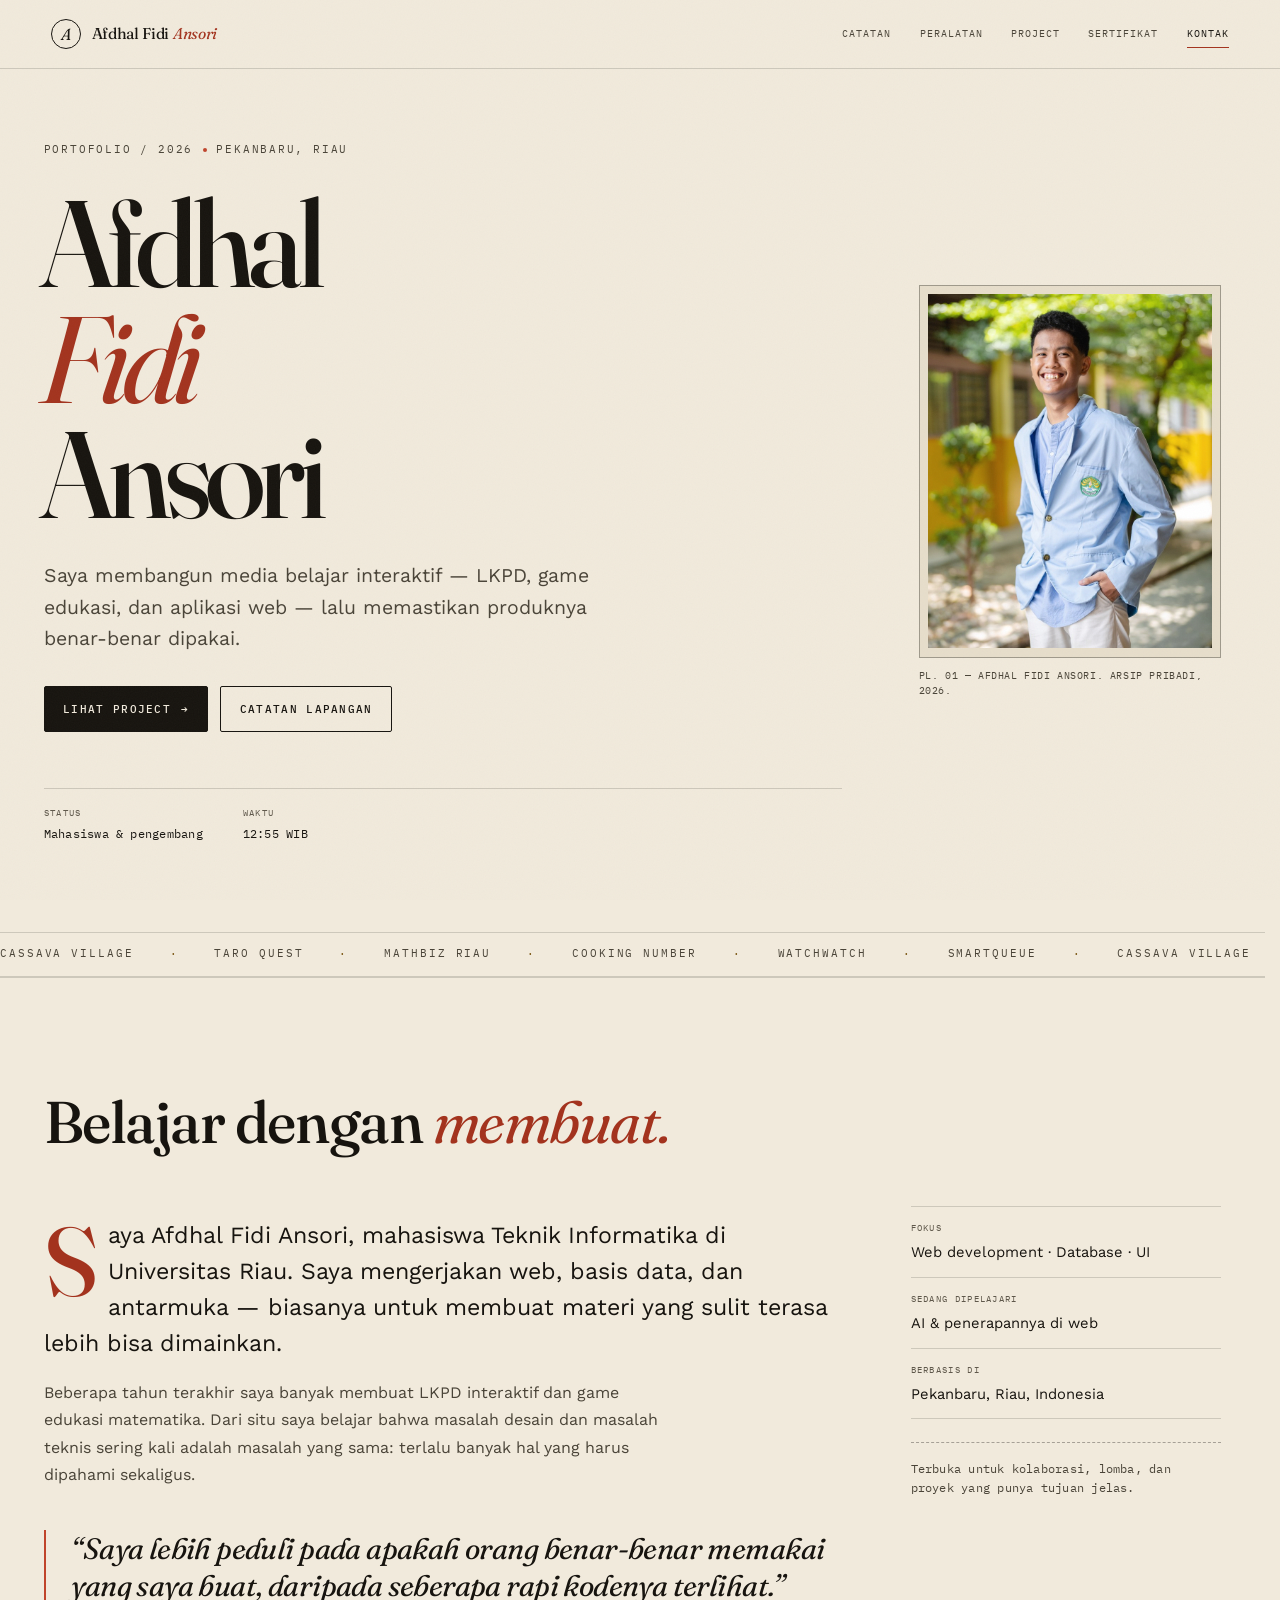
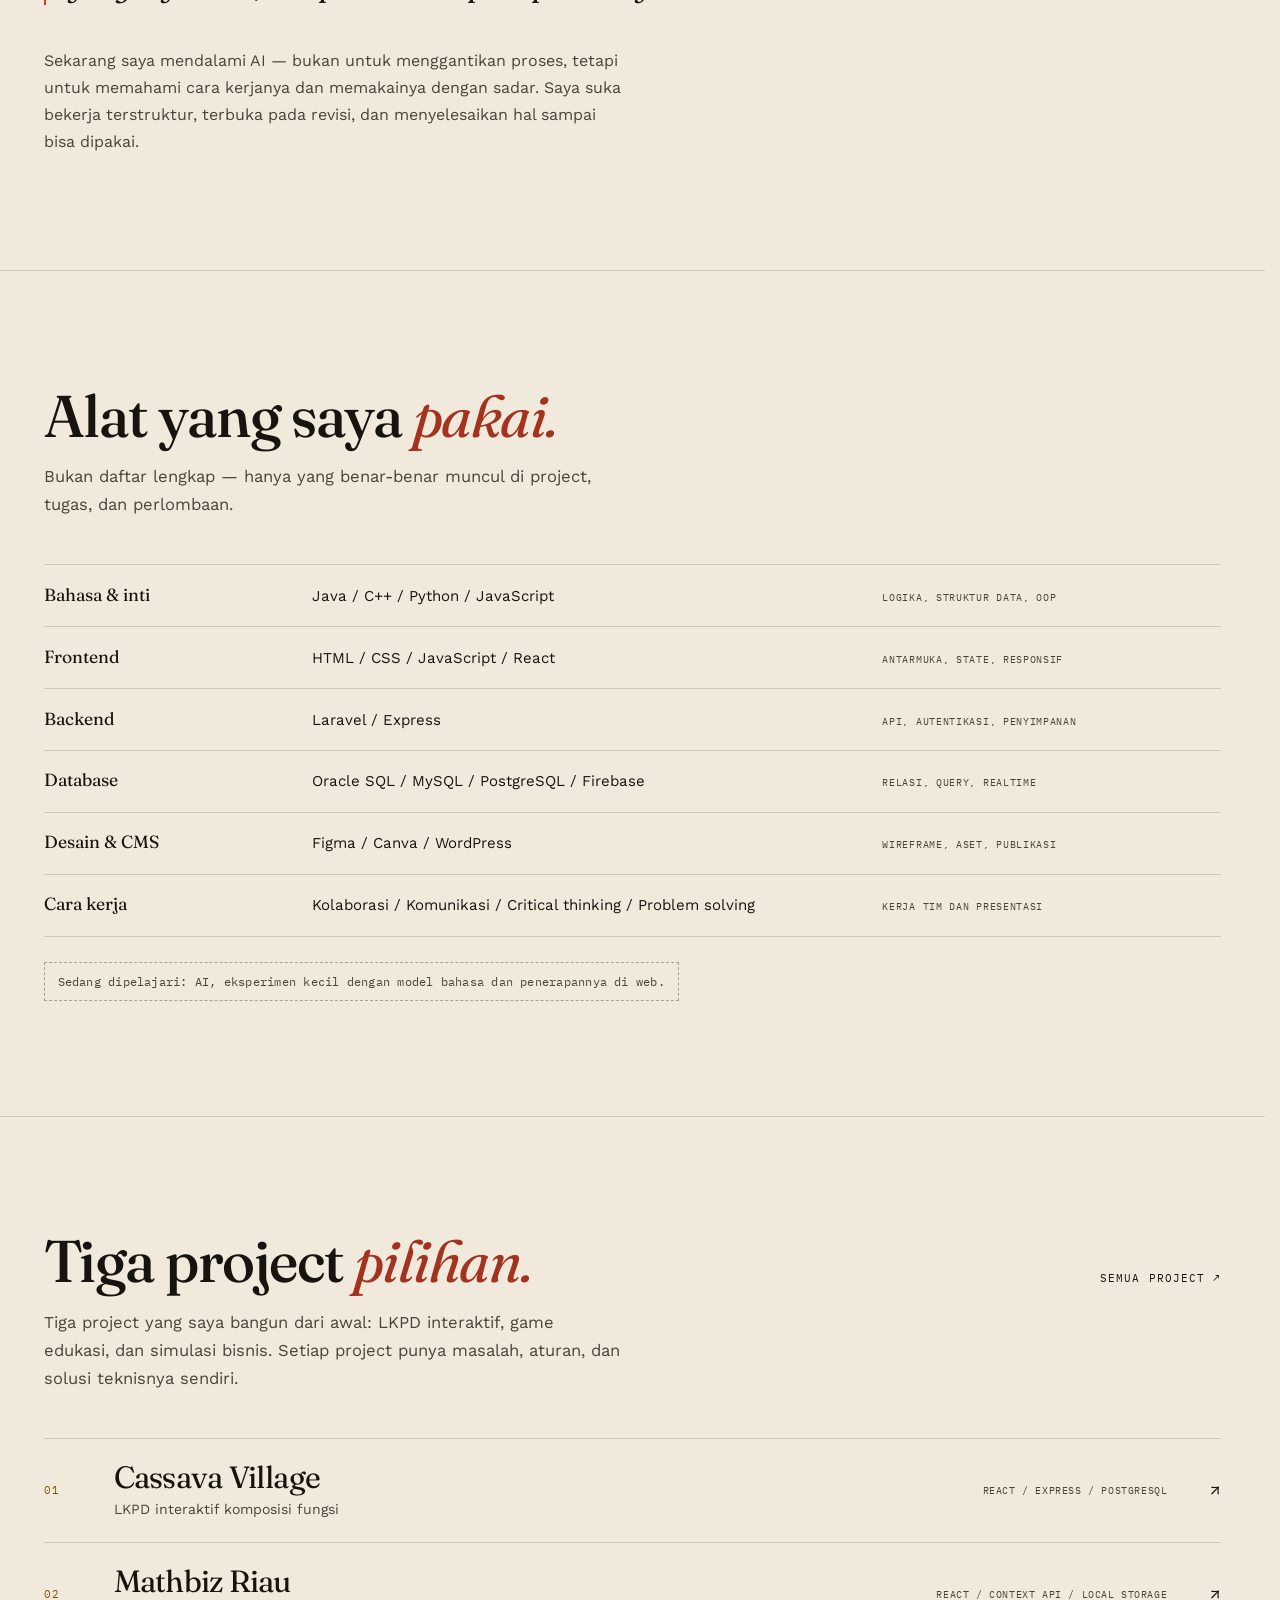
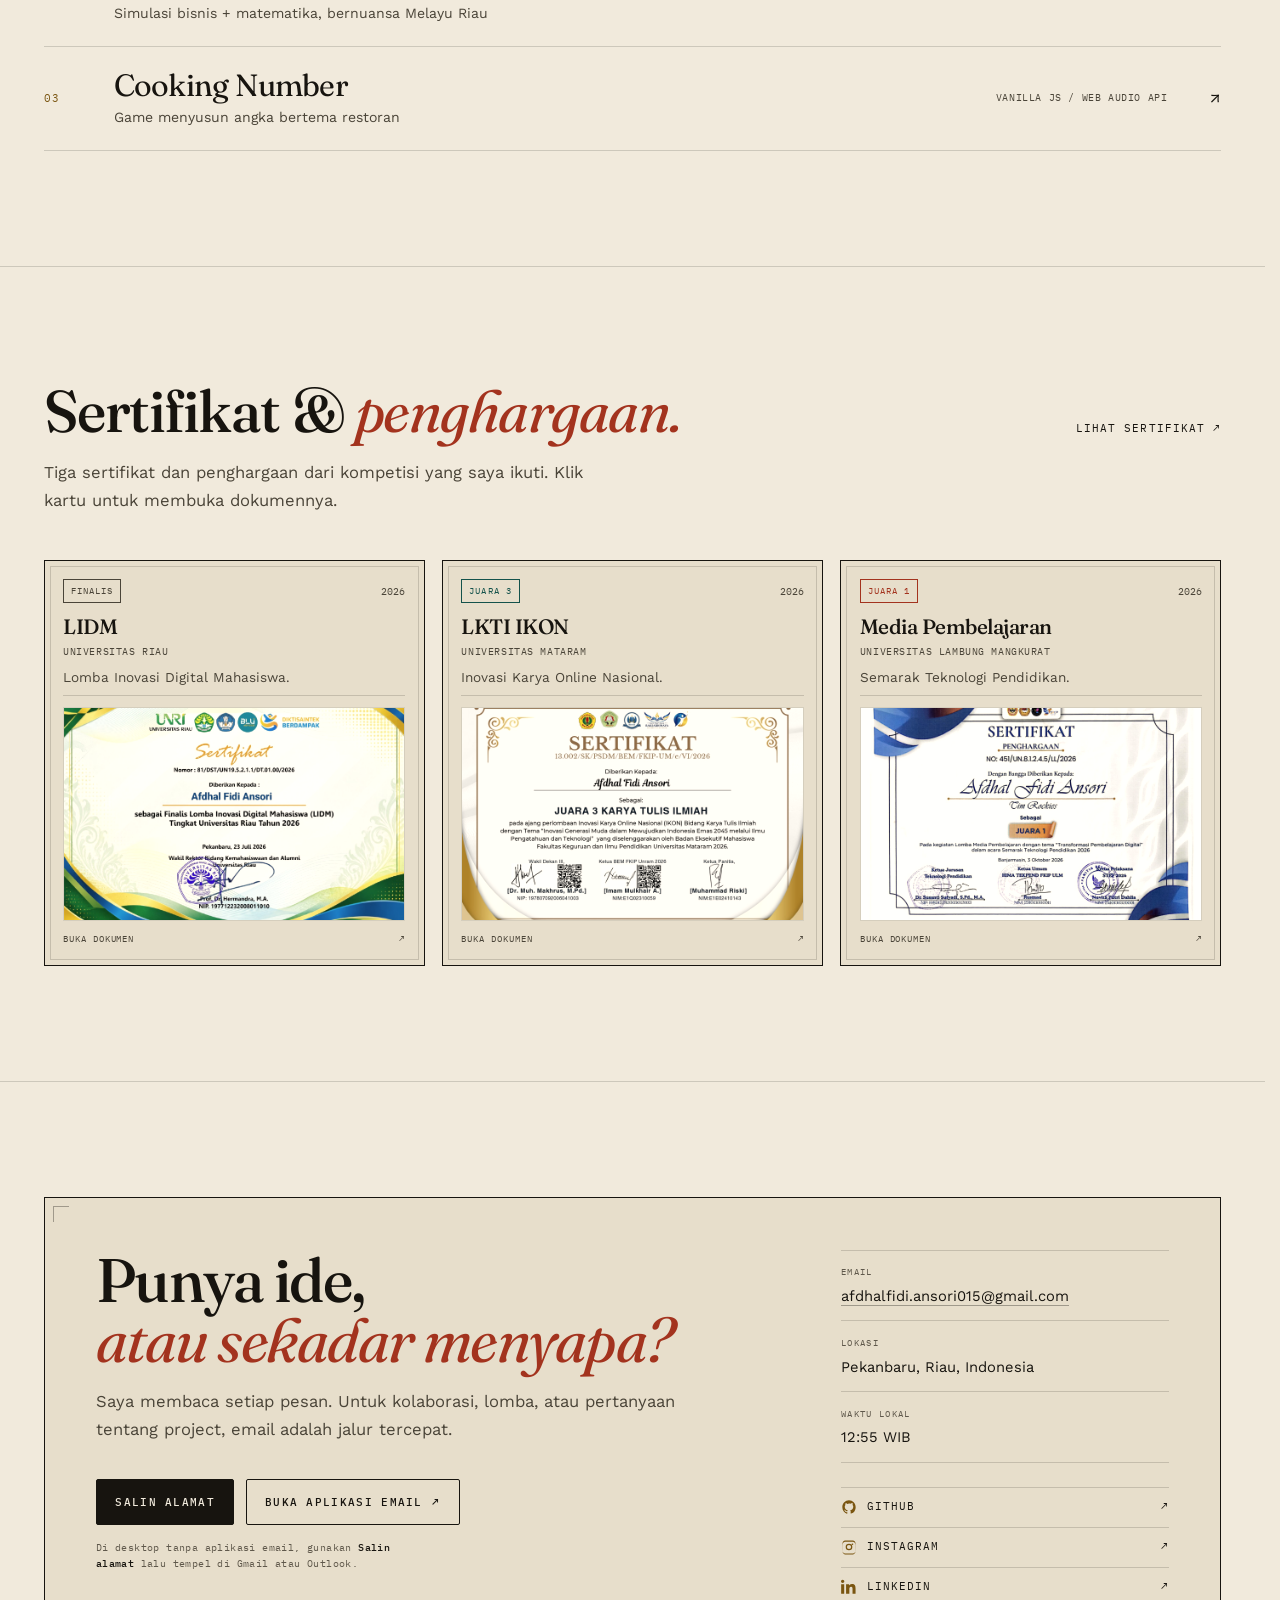
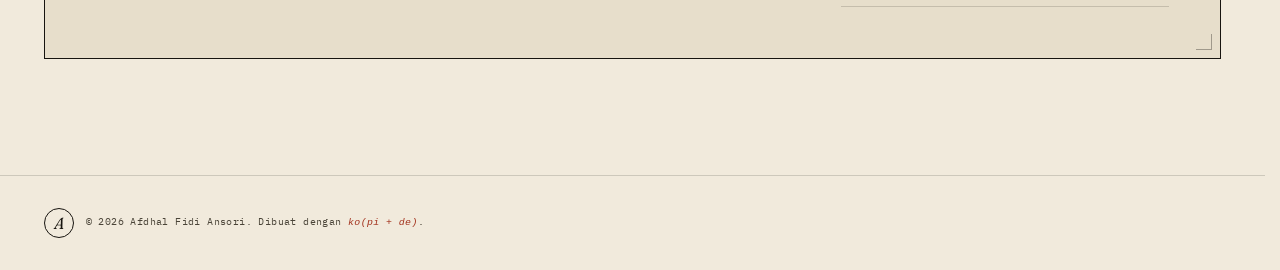
==== commit a7d2f997: "Rapikan navigasi mobile, hero, dan footer" ====
--- a/index.html
+++ b/index.html
@@ -4,7 +4,7 @@
 <head>
     <meta charset="UTF-8" />
     <meta name="viewport" content="width=device-width, initial-scale=1.0" />
-    <title>Afdhal Fidi Ansori — Atlas Karya</title>
+    <title>Afdhal Fidi Ansori — Portofolio</title>
     <meta name="description"
         content="Portofolio Afdhal Fidi Ansori, mahasiswa Teknik Informatika Universitas Riau. LKPD interaktif, game edukasi matematika, dan aplikasi web." />
     <meta name="theme-color" content="#f1eadc" />
@@ -12,7 +12,7 @@
     <link rel="canonical" href="https://fidiakacoderlearner.github.io/Web-Portofolio/" />
 
     <meta property="og:type" content="website" />
-    <meta property="og:title" content="Afdhal Fidi Ansori — Atlas Karya" />
+    <meta property="og:title" content="Afdhal Fidi Ansori — Portofolio" />
     <meta property="og:description"
         content="Portofolio Afdhal Fidi Ansori: LKPD interaktif, game edukasi matematika, dan aplikasi web." />
     <meta property="og:url" content="https://fidiakacoderlearner.github.io/Web-Portofolio/" />
@@ -41,41 +41,28 @@
             </a>
 
             <nav class="topnav" aria-label="Navigasi utama">
-                <a href="#about" data-nav="about"><span>01</span> Catatan</a>
-                <a href="#skills" data-nav="skills"><span>02</span> Peralatan</a>
-                <a href="#projects" data-nav="projects"><span>03</span> Project</a>
-                <a href="#achievements" data-nav="achievements"><span>04</span> Sertifikat</a>
-                <a href="#contact" data-nav="contact"><span>05</span> Kontak</a>
+                <a href="#about" data-nav="about">Catatan</a>
+                <a href="#skills" data-nav="skills">Peralatan</a>
+                <a href="#projects" data-nav="projects">Project</a>
+                <a href="#achievements" data-nav="achievements">Sertifikat</a>
+                <a href="#contact" data-nav="contact">Kontak</a>
             </nav>
 
-            <button class="menu-btn" type="button" data-menu-open aria-controls="menu" aria-expanded="false">
-                <span>Indeks</span>
+            <button class="menu-btn" type="button" data-menu-open aria-controls="menu" aria-expanded="false"
+                aria-label="Buka menu">
                 <span class="menu-btn-lines" aria-hidden="true"><i></i><i></i></span>
             </button>
+
+            <nav class="menu-dropdown" id="menu" aria-label="Navigasi seluler" hidden>
+                <a href="#about" data-nav="about">Catatan</a>
+                <a href="#skills" data-nav="skills">Peralatan</a>
+                <a href="#projects" data-nav="projects">Project</a>
+                <a href="#achievements" data-nav="achievements">Sertifikat</a>
+                <a href="#contact" data-nav="contact">Kontak</a>
+            </nav>
         </div>
         <div class="progress" aria-hidden="true"><span></span></div>
     </header>
-
-    <!-- Menu seluler -->
-    <dialog class="menu" id="menu" aria-label="Indeks navigasi">
-        <div class="menu-inner">
-            <div class="menu-top">
-                <span class="eyebrow">Indeks / 2026</span>
-                <button class="menu-close" type="button" data-menu-close>Tutup ×</button>
-            </div>
-            <nav class="menu-nav" aria-label="Navigasi seluler">
-                <a href="#about"><span>01</span> Catatan Lapangan</a>
-                <a href="#skills"><span>02</span> Peralatan</a>
-                <a href="#projects"><span>03</span> Project</a>
-                <a href="#achievements"><span>04</span> Sertifikat &amp; Penghargaan</a>
-                <a href="#contact"><span>05</span> Kirim Kabar</a>
-            </nav>
-            <div class="menu-foot">
-                <a href="mailto:afdhalfidi.ansori015@gmail.com">afdhalfidi.ansori015@gmail.com</a>
-                <span>Pekanbaru, Riau</span>
-            </div>
-        </div>
-    </dialog>
 
     <main id="main">
         <!-- Hero -->
@@ -83,16 +70,23 @@
             <div class="shell hero-grid">
                 <div class="hero-copy">
                     <p class="eyebrow hero-eyebrow">
-                        <span>Atlas karya / 2026</span>
+                        <span>Portofolio / 2026</span>
                         <span class="dot" aria-hidden="true"></span>
                         <span>Pekanbaru, Riau</span>
                     </p>
 
-                    <h1 class="hero-title" id="hero-title">
-                        <span class="line"><span style="--i: 0">Afdhal</span></span>
-                        <span class="line"><span style="--i: 1"><em>Fidi</em></span></span>
-                        <span class="line"><span style="--i: 2">Ansori</span></span>
-                    </h1>
+                    <div class="hero-title-row">
+                        <figure class="hero-avatar">
+                            <img src="assets/img/profile.jpg" alt="Afdhal Fidi Ansori" width="200" height="200"
+                                decoding="async" />
+                        </figure>
+
+                        <h1 class="hero-title" id="hero-title">
+                            <span class="line"><span style="--i: 0">Afdhal</span></span>
+                            <span class="line"><span style="--i: 1"><em>Fidi</em></span></span>
+                            <span class="line"><span style="--i: 2">Ansori</span></span>
+                        </h1>
+                    </div>
 
                     <p class="hero-lead">
                         Saya membangun media belajar interaktif — LKPD, game edukasi, dan aplikasi web — lalu
@@ -112,10 +106,6 @@
                         <div>
                             <dt>Waktu</dt>
                             <dd data-clock>— WIB</dd>
-                        </div>
-                        <div>
-                            <dt>Koordinat</dt>
-                            <dd>0°32′N 101°27′E</dd>
                         </div>
                     </dl>
                 </div>
@@ -148,10 +138,6 @@
         <!-- 01 About -->
         <section class="chapter" id="about" data-chapter="about" aria-labelledby="about-title">
             <div class="shell chapter-grid">
-                <aside class="chapter-aside" aria-label="Label catatan lapangan">
-                    <p class="eyebrow">01 / Catatan Lapangan</p>
-                </aside>
-
                 <div class="chapter-body">
                     <h2 class="section-title" id="about-title">Belajar dengan <em>membuat.</em></h2>
 
@@ -205,10 +191,6 @@
         <!-- 02 Skills -->
         <section class="chapter" id="skills" data-chapter="skills" aria-labelledby="skills-title">
             <div class="shell chapter-grid">
-                <aside class="chapter-aside" aria-label="Label peralatan">
-                    <p class="eyebrow">02 / Peralatan</p>
-                </aside>
-
                 <div class="chapter-body">
                     <h2 class="section-title" id="skills-title">Alat yang saya <em>pakai.</em></h2>
                     <p class="section-lead">
@@ -258,10 +240,6 @@
         <!-- 03 Projects -->
         <section class="chapter" id="projects" data-chapter="projects" aria-labelledby="projects-title">
             <div class="shell chapter-grid">
-                <aside class="chapter-aside" aria-label="Label bagian project">
-                    <p class="eyebrow">03 / Project</p>
-                </aside>
-
                 <div class="chapter-body">
                     <div class="chapter-heading">
                         <h2 class="section-title" id="projects-title">Tiga project <em>pilihan.</em></h2>
@@ -320,10 +298,6 @@
         <!-- 04 Achievements -->
         <section class="chapter" id="achievements" data-chapter="achievements" aria-labelledby="achievements-title">
             <div class="shell chapter-grid">
-                <aside class="chapter-aside" aria-label="Label sertifikat dan penghargaan">
-                    <p class="eyebrow">04 / Sertifikat &amp; Penghargaan</p>
-                </aside>
-
                 <div class="chapter-body">
                     <div class="chapter-heading">
                         <h2 class="section-title" id="achievements-title">Sertifikat &amp; <em>penghargaan.</em></h2>
@@ -395,7 +369,6 @@
             <div class="shell">
                 <div class="contact-panel" data-reveal>
                     <div class="contact-copy">
-                        <p class="eyebrow">05 / Kirim Kabar</p>
                         <h2 class="contact-title" id="contact-title">
                             Punya ide,<br /><em>atau sekadar menyapa?</em>
                         </h2>
@@ -404,13 +377,15 @@
                             email adalah jalur tercepat.
                         </p>
                         <div class="contact-actions">
-                            <a class="btn btn-solid"
-                                href="mailto:afdhalfidi.ansori015@gmail.com?subject=Halo%20Afdhal">Tulis email
+                            <button class="btn btn-solid" type="button" data-copy="afdhalfidi.ansori015@gmail.com">
+                                <span class="copy-label" aria-live="polite">Salin alamat</span>
+                            </button>
+                            <a class="btn"
+                                href="mailto:afdhalfidi.ansori015@gmail.com?subject=Halo%20Afdhal">Buka aplikasi email
                                 <span aria-hidden="true">↗</span></a>
-                            <button class="btn" type="button" data-copy="afdhalfidi.ansori015@gmail.com">
-                                <span class="copy-label">Salin alamat</span>
-                            </button>
-                        </div>
+                        </div>
+                        <p class="contact-note">Di desktop tanpa aplikasi email, gunakan <strong>Salin alamat</strong>
+                            lalu tempel di Gmail atau Outlook.</p>
                     </div>
 
                     <div class="contact-side">
@@ -431,12 +406,36 @@
                         </dl>
 
                         <nav class="social-list" aria-label="Tautan sosial">
-                            <a href="https://github.com/fidiakacoderlearner" target="_blank" rel="noopener">GitHub
-                                <span aria-hidden="true">↗</span></a>
-                            <a href="https://www.instagram.com/3.14di/" target="_blank" rel="noopener">Instagram
-                                <span aria-hidden="true">↗</span></a>
-                            <a href="https://www.linkedin.com/in/afdhal-fidi-ansori" target="_blank"
-                                rel="noopener">LinkedIn <span aria-hidden="true">↗</span></a>
+                            <a href="https://github.com/fidiakacoderlearner" target="_blank" rel="noopener">
+                                <span class="social-label">
+                                    <svg class="social-icon" viewBox="0 0 24 24" aria-hidden="true" focusable="false">
+                                        <path
+                                            d="M12 2C6.48 2 2 6.58 2 12.26c0 4.53 2.87 8.37 6.84 9.73.5.09.68-.22.68-.49 0-.24-.01-.87-.01-1.71-2.78.62-3.37-1.37-3.37-1.37-.45-1.18-1.11-1.49-1.11-1.49-.91-.64.07-.63.07-.63 1 .07 1.53 1.06 1.53 1.06.89 1.56 2.34 1.11 2.91.85.09-.66.35-1.11.63-1.37-2.22-.26-4.56-1.14-4.56-5.07 0-1.12.39-2.03 1.03-2.75-.1-.26-.45-1.3.1-2.71 0 0 .84-.28 2.75 1.05A9.38 9.38 0 0 1 12 6.84c.85 0 1.71.12 2.51.35 1.91-1.33 2.75-1.05 2.75-1.05.55 1.41.2 2.45.1 2.71.64.72 1.03 1.63 1.03 2.75 0 3.94-2.34 4.81-4.57 5.06.36.32.68.94.68 1.9 0 1.37-.01 2.47-.01 2.81 0 .27.18.59.69.49A10.02 10.02 0 0 0 22 12.26C22 6.58 17.52 2 12 2z" />
+                                    </svg>
+                                    GitHub
+                                </span>
+                                <span aria-hidden="true">↗</span>
+                            </a>
+                            <a href="https://www.instagram.com/3.14di/" target="_blank" rel="noopener">
+                                <span class="social-label">
+                                    <svg class="social-icon" viewBox="0 0 24 24" aria-hidden="true" focusable="false">
+                                        <path
+                                            d="M12 2.16c3.2 0 3.58.01 4.85.07 1.17.05 1.8.25 2.23.41.56.22.96.48 1.38.9.42.42.68.82.9 1.38.16.42.36 1.06.41 2.23.06 1.27.07 1.65.07 4.85s-.01 3.58-.07 4.85c-.05 1.17-.25 1.8-.41 2.23-.22.56-.48.96-.9 1.38-.42.42-.82.68-1.38.9-.42.16-1.06.36-2.23.41-1.27.06-1.65.07-4.85.07s-3.58-.01-4.85-.07c-1.17-.05-1.8-.25-2.23-.41-.56-.22-.96-.48-1.38-.9-.42-.42-.68-.82-.9-1.38-.16-.42-.36-1.06-.41-2.23-.06-1.27-.07-1.65-.07-4.85s.01-3.58.07-4.85c.05-1.17.25-1.8.41-2.23.22-.56.48-.96.9-1.38.42-.42.82-.68 1.38-.9.42-.16 1.06-.36 2.23-.41 1.27-.06 1.65-.07 4.85-.07zm0 1.8c-3.15 0-3.52.01-4.76.07-1.15.05-1.77.24-2.19.4-.55.21-.94.47-1.35.88-.41.41-.67.8-.88 1.35-.16.42-.35 1.04-.4 2.19-.06 1.24-.07 1.61-.07 4.76s.01 3.52.07 4.76c.05 1.15.24 1.77.4 2.19.21.55.47.94.88 1.35.41.41.8.67 1.35.88.42.16 1.04.35 2.19.4 1.24.06 1.61.07 4.76.07s3.52-.01 4.76-.07c1.15-.05 1.77-.24 2.19-.4.55-.21.94-.47 1.35-.88.41-.41.67-.8.88-1.35.16-.42.35-1.04.4-2.19.06-1.24.07-1.61.07-4.76s-.01-3.52-.07-4.76c-.05-1.15-.24-1.77-.4-2.19-.21-.55-.47-.94-.88-1.35-.41-.41-.8-.67-1.35-.88-.42-.16-1.04-.35-2.19-.4-1.24-.06-1.61-.07-4.76-.07zm0 3.06a4.98 4.98 0 1 1 0 9.96 4.98 4.98 0 0 1 0-9.96zm0 1.8a3.18 3.18 0 1 0 0 6.36 3.18 3.18 0 0 0 0-6.36zm5.2-2.25a1.16 1.16 0 1 1 0 2.32 1.16 1.16 0 0 1 0-2.32z" />
+                                    </svg>
+                                    Instagram
+                                </span>
+                                <span aria-hidden="true">↗</span>
+                            </a>
+                            <a href="https://www.linkedin.com/in/afdhal-fidi-ansori" target="_blank" rel="noopener">
+                                <span class="social-label">
+                                    <svg class="social-icon" viewBox="0 0 24 24" aria-hidden="true" focusable="false">
+                                        <path
+                                            d="M4.98 3.5C4.98 4.88 3.87 6 2.5 6S0 4.88 0 3.5 1.12 1 2.5 1s2.48 1.12 2.48 2.5zM.22 8h4.56v14H.22V8zm7.4 0h4.37v1.91h.06c.61-1.16 2.1-2.38 4.32-2.38 4.62 0 5.47 3.04 5.47 6.99V22h-4.56v-6.64c0-1.58-.03-3.62-2.21-3.62-2.21 0-2.55 1.73-2.55 3.51V22H7.62V8z" />
+                                    </svg>
+                                    LinkedIn
+                                </span>
+                                <span aria-hidden="true">↗</span>
+                            </a>
                         </nav>
                     </div>
                 </div>
@@ -445,13 +444,9 @@
     </main>
 
     <footer class="footer">
-        <div class="shell footer-grid">
-            <p class="footer-mark" aria-hidden="true">AF</p>
-            <div class="footer-info">
-                <p>Disusun oleh Afdhal Fidi Ansori di Pekanbaru.</p>
-                <p>Fraunces · Work Sans · IBM Plex Mono</p>
-            </div>
-            <p class="footer-year">© <span data-year>2026</span></p>
+        <div class="shell footer-inner">
+            <span class="brand-mark footer-mark" aria-hidden="true">A</span>
+            <p class="footer-copy">© 2026 Afdhal Fidi Ansori. Dibuat dengan <em>ko(pi + de)</em>.</p>
         </div>
     </footer>
 
--- a/style.css
+++ b/style.css
@@ -260,6 +260,7 @@
 }
 
 .topbar-inner {
+    position: relative;
     display: flex;
     align-items: center;
     justify-content: space-between;
@@ -307,9 +308,7 @@
 
 .topnav a {
     position: relative;
-    display: inline-flex;
-    align-items: baseline;
-    gap: 0.35rem;
+    display: inline-block;
     padding: 0.35rem 0;
     font-family: var(--font-mono);
     font-size: 0.64rem;
@@ -317,11 +316,6 @@
     text-transform: uppercase;
     color: var(--ink-soft);
     transition: color 0.2s var(--ease);
-}
-
-.topnav a span {
-    color: var(--ochre);
-    font-size: 0.56rem;
 }
 
 .topnav a::after {
@@ -353,15 +347,13 @@
 .menu-btn {
     display: none;
     align-items: center;
-    gap: 0.6rem;
-    padding: 0.5rem 0;
+    justify-content: flex-end;
+    width: 44px;
+    height: 44px;
+    padding: 0;
     border: 0;
     background: none;
     cursor: pointer;
-    font-family: var(--font-mono);
-    font-size: 0.66rem;
-    letter-spacing: 0.12em;
-    text-transform: uppercase;
 }
 
 .menu-btn-lines {
@@ -405,97 +397,43 @@
 }
 
 /* ===== Mobile menu ===== */
-.menu {
-    width: 100%;
-    height: 100%;
-    max-width: none;
-    max-height: none;
-    margin: 0;
-    padding: 0;
-    border: 0;
+.menu-dropdown {
+    position: absolute;
+    top: calc(100% + 0.55rem);
+    right: 0;
+    z-index: 2;
+    display: grid;
+    width: min(260px, calc(100vw - 2rem));
+    max-height: calc(100svh - var(--topbar) - 1rem);
+    overflow-y: auto;
+    padding: 0.3rem 0;
+    border: 1px solid var(--ink);
     background: var(--paper);
-    color: var(--ink);
-}
-
-.menu::backdrop {
-    background: rgba(23, 20, 15, 0.55);
-}
-
-.menu-inner {
-    display: flex;
-    flex-direction: column;
-    min-height: 100%;
-    padding: clamp(1.25rem, 4vw, 2.5rem);
-}
-
-.menu-top {
-    display: flex;
-    align-items: center;
-    justify-content: space-between;
-    padding-bottom: 1rem;
+}
+
+.menu-dropdown[hidden] {
+    display: none;
+}
+
+.menu-dropdown a {
+    padding: 0.8rem 0.9rem;
     border-bottom: 1px solid var(--line);
-}
-
-.menu-close {
-    padding: 0.4rem 0;
-    border: 0;
-    background: none;
-    cursor: pointer;
     font-family: var(--font-mono);
     font-size: 0.66rem;
-    letter-spacing: 0.12em;
-    text-transform: uppercase;
-}
-
-.menu-nav {
-    display: flex;
-    flex-direction: column;
-    margin: auto 0;
-    padding: 2rem 0;
-}
-
-.menu-nav a {
-    display: flex;
-    align-items: baseline;
-    gap: 1rem;
-    padding: 0.75rem 0;
-    border-bottom: 1px solid var(--line);
-    font-family: var(--font-display);
-    font-size: clamp(1.7rem, 6.5vw, 2.8rem);
-    line-height: 1.05;
-    transition: color 0.2s var(--ease), padding-left 0.25s var(--ease);
-}
-
-.menu-nav a span {
-    font-family: var(--font-mono);
-    font-size: 0.62rem;
-    color: var(--ochre);
-}
-
-.menu-nav a:hover {
-    color: var(--vermilion-ink);
-    padding-left: 0.5rem;
-}
-
-.menu-nav a[aria-current="page"] {
-    color: var(--vermilion-ink);
-}
-
-.menu-foot {
-    display: flex;
-    flex-wrap: wrap;
-    justify-content: space-between;
-    gap: 0.75rem 1.5rem;
-    padding-top: 1rem;
-    border-top: 1px solid var(--line);
-    font-family: var(--font-mono);
-    font-size: 0.64rem;
-    letter-spacing: 0.06em;
-    text-transform: uppercase;
-    color: var(--ink-soft);
-}
-
-.menu-foot a:hover {
+    letter-spacing: 0.1em;
+    text-transform: uppercase;
+    color: var(--ink-soft);
+    transition: color 0.2s var(--ease), background 0.2s var(--ease);
+}
+
+.menu-dropdown a:last-child {
+    border-bottom: 0;
+}
+
+.menu-dropdown a:hover,
+.menu-dropdown a.is-active,
+.menu-dropdown a[aria-current="page"] {
+    background: var(--paper-2);
     color: var(--vermilion-ink);
 }
 
@@ -529,6 +467,14 @@
     height: 4px;
     border-radius: 50%;
     background: var(--vermilion);
+}
+
+.hero-title-row {
+    display: block;
+}
+
+.hero-avatar {
+    display: none;
 }
 
 .hero-title {
@@ -704,29 +650,7 @@
 }
 
 .chapter-grid {
-    display: grid;
-    grid-template-columns: minmax(0, 200px) minmax(0, 1fr);
-    gap: clamp(2rem, 5vw, 5rem);
-    align-items: start;
-}
-
-.chapter-aside {
-    position: sticky;
-    top: calc(var(--topbar) + 2rem);
-    align-self: start;
-}
-
-.chapter-aside .eyebrow {
-    display: flex;
-    align-items: center;
-    gap: 0.6rem;
-}
-
-.chapter-aside .eyebrow::after {
-    content: "";
-    width: 28px;
-    height: 1px;
-    background: var(--line-strong);
+    display: block;
 }
 
 .chapter-body {
@@ -1168,7 +1092,7 @@
 }
 
 .contact-title {
-    margin-top: 1rem;
+    margin-top: 0;
     font-size: clamp(2.2rem, 4.8vw, 4.2rem);
     line-height: 0.98;
 }
@@ -1183,6 +1107,21 @@
     flex-wrap: wrap;
     gap: 0.7rem;
     margin-top: clamp(1.5rem, 3vw, 2.2rem);
+}
+
+.contact-note {
+    max-width: 52ch;
+    margin-top: 0.9rem;
+    font-family: var(--font-mono);
+    font-size: 0.62rem;
+    line-height: 1.65;
+    letter-spacing: 0.04em;
+    color: var(--muted);
+}
+
+.contact-note strong {
+    font-weight: 500;
+    color: var(--ink);
 }
 
 .contact-side {
@@ -1212,8 +1151,28 @@
     transition: color 0.2s var(--ease), padding-left 0.2s var(--ease);
 }
 
+.social-label {
+    display: inline-flex;
+    align-items: center;
+    gap: 0.6rem;
+    min-width: 0;
+}
+
+.social-icon {
+    width: 16px;
+    height: 16px;
+    flex: 0 0 auto;
+    fill: currentColor;
+    color: var(--ochre);
+    transition: color 0.2s var(--ease);
+}
+
 .social-list a:hover {
     padding-left: 0.35rem;
+    color: var(--vermilion-ink);
+}
+
+.social-list a:hover .social-icon {
     color: var(--vermilion-ink);
 }
 
@@ -1223,44 +1182,36 @@
     border-top: 1px solid var(--line);
 }
 
-.footer-grid {
+.footer-inner {
     display: flex;
     flex-wrap: wrap;
     align-items: center;
-    justify-content: space-between;
-    gap: 1.25rem 2rem;
+    gap: 0.75rem;
 }
 
 .footer-mark {
-    font-family: var(--font-display);
-    font-size: 1.4rem;
+    flex: 0 0 auto;
+}
+
+.footer-copy {
+    flex: 1 1 240px;
+    min-width: 0;
+    font-family: var(--font-mono);
+    font-size: 0.62rem;
+    line-height: 1.65;
+    letter-spacing: 0.04em;
+    color: var(--ink-soft);
+}
+
+.footer-copy em {
+    color: var(--vermilion-ink);
     font-style: italic;
-}
-
-.footer-info p {
-    font-family: var(--font-mono);
-    font-size: 0.6rem;
-    line-height: 1.7;
-    letter-spacing: 0.08em;
-    text-transform: uppercase;
-    color: var(--ink-soft);
-}
-
-.footer-year {
-    font-family: var(--font-mono);
-    font-size: 0.6rem;
-    letter-spacing: 0.08em;
-    color: var(--ink-soft);
 }
 
 /* ===== Listing page head ===== */
 .page-head {
     padding: calc(var(--topbar) + clamp(3.5rem, 10vh, 6rem)) 0 clamp(2.5rem, 5vw, 4rem);
     border-bottom: 1px solid var(--line);
-}
-
-.page-head .eyebrow {
-    margin-bottom: 1rem;
 }
 
 .page-title {
@@ -1336,7 +1287,7 @@
 }
 
 .detail-title {
-    margin-top: 0.8rem;
+    margin-top: 0;
     font-size: clamp(2.7rem, 6.6vw, 5.6rem);
     line-height: 0.94;
 }
@@ -1465,19 +1416,8 @@
 }
 
 .project-section h2 {
-    display: flex;
-    align-items: baseline;
-    gap: 0.75rem;
     font-size: clamp(1.45rem, 2.5vw, 1.95rem);
     line-height: 1.15;
-}
-
-.project-section h2 span {
-    font-family: var(--font-mono);
-    font-size: 0.6rem;
-    font-weight: 400;
-    letter-spacing: 0.1em;
-    color: var(--ochre);
 }
 
 .project-section p {
@@ -1843,27 +1783,44 @@
     }
 
     .hero-plate {
-        justify-self: start;
-        max-width: 300px;
+        display: none;
+    }
+
+    .hero-title-row {
+        display: grid;
+        grid-template-columns: auto minmax(0, 1fr);
+        gap: clamp(0.75rem, 3vw, 1rem);
+        align-items: start;
+    }
+
+    .hero-avatar {
+        display: block;
+        width: clamp(48px, 13vw, 64px);
+        margin-top: 0.35rem;
+        overflow: hidden;
+        border: 1px solid var(--ink);
+        border-radius: 50%;
+        background: var(--paper-2);
+    }
+
+    .hero-avatar img {
+        width: 100%;
+        aspect-ratio: 1;
+        object-fit: cover;
+        object-position: center 28%;
     }
 
     .hero-title {
         font-size: clamp(3.2rem, 13vw, 6rem);
     }
 
-    .chapter-grid,
     .detail-grid {
         grid-template-columns: minmax(0, 1fr);
         gap: 1.5rem;
     }
 
-    .chapter-aside,
     .detail-aside {
         position: static;
-    }
-
-    .chapter-aside .eyebrow::after {
-        width: 40px;
     }
 
     .about-grid {
@@ -1979,15 +1936,6 @@
         grid-template-columns: minmax(0, 1fr);
     }
 
-    .footer-grid {
-        align-items: flex-start;
-    }
-
-    .footer-info {
-        order: 3;
-        flex-basis: 100%;
-    }
-
     .viewer-stage {
         padding: 1rem 0 4rem;
     }
@@ -2077,10 +2025,6 @@
 
     html:not(.js) .topnav a {
         white-space: nowrap;
-    }
-
-    html:not(.js) .topnav a span {
-        display: none;
     }
 }
 
@@ -2134,7 +2078,7 @@
     .ticker,
     .cursor-preview,
     .viewer,
-    .menu {
+    .menu-dropdown {
         display: none !important;
     }
 
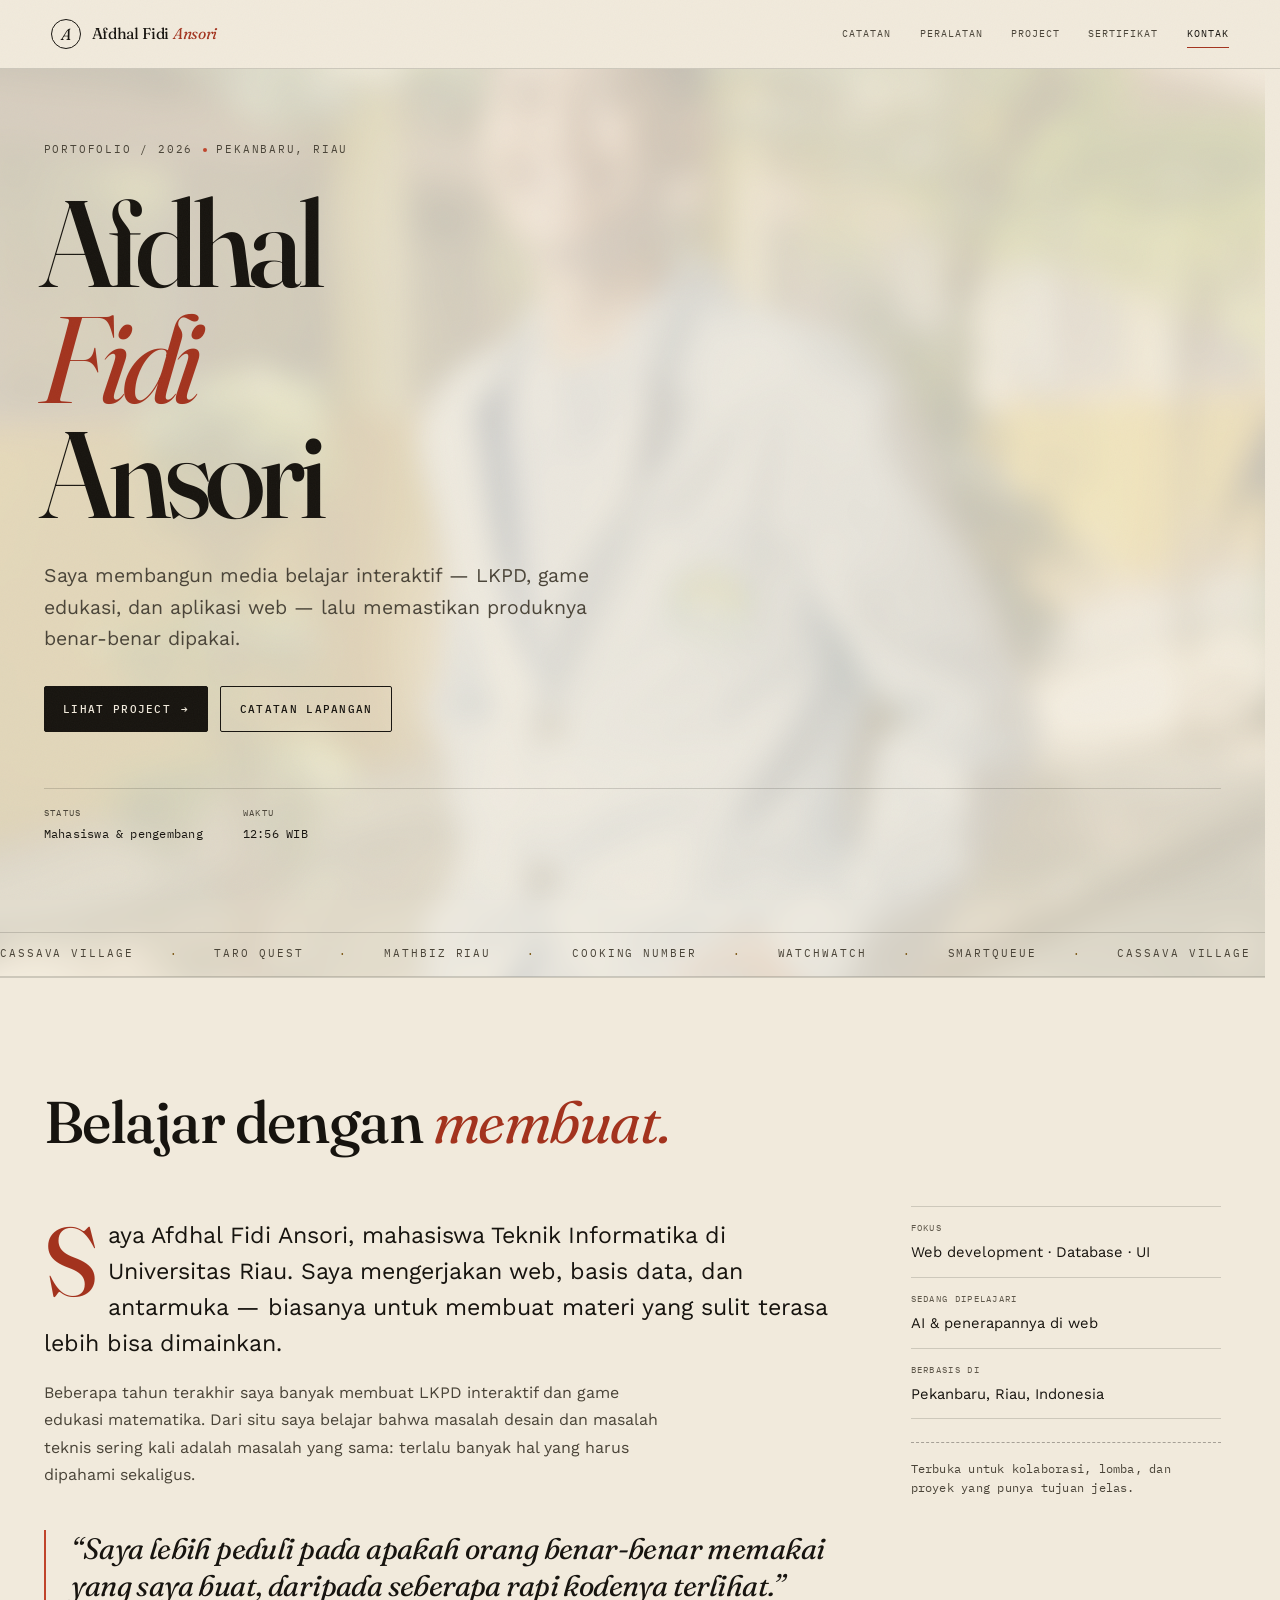
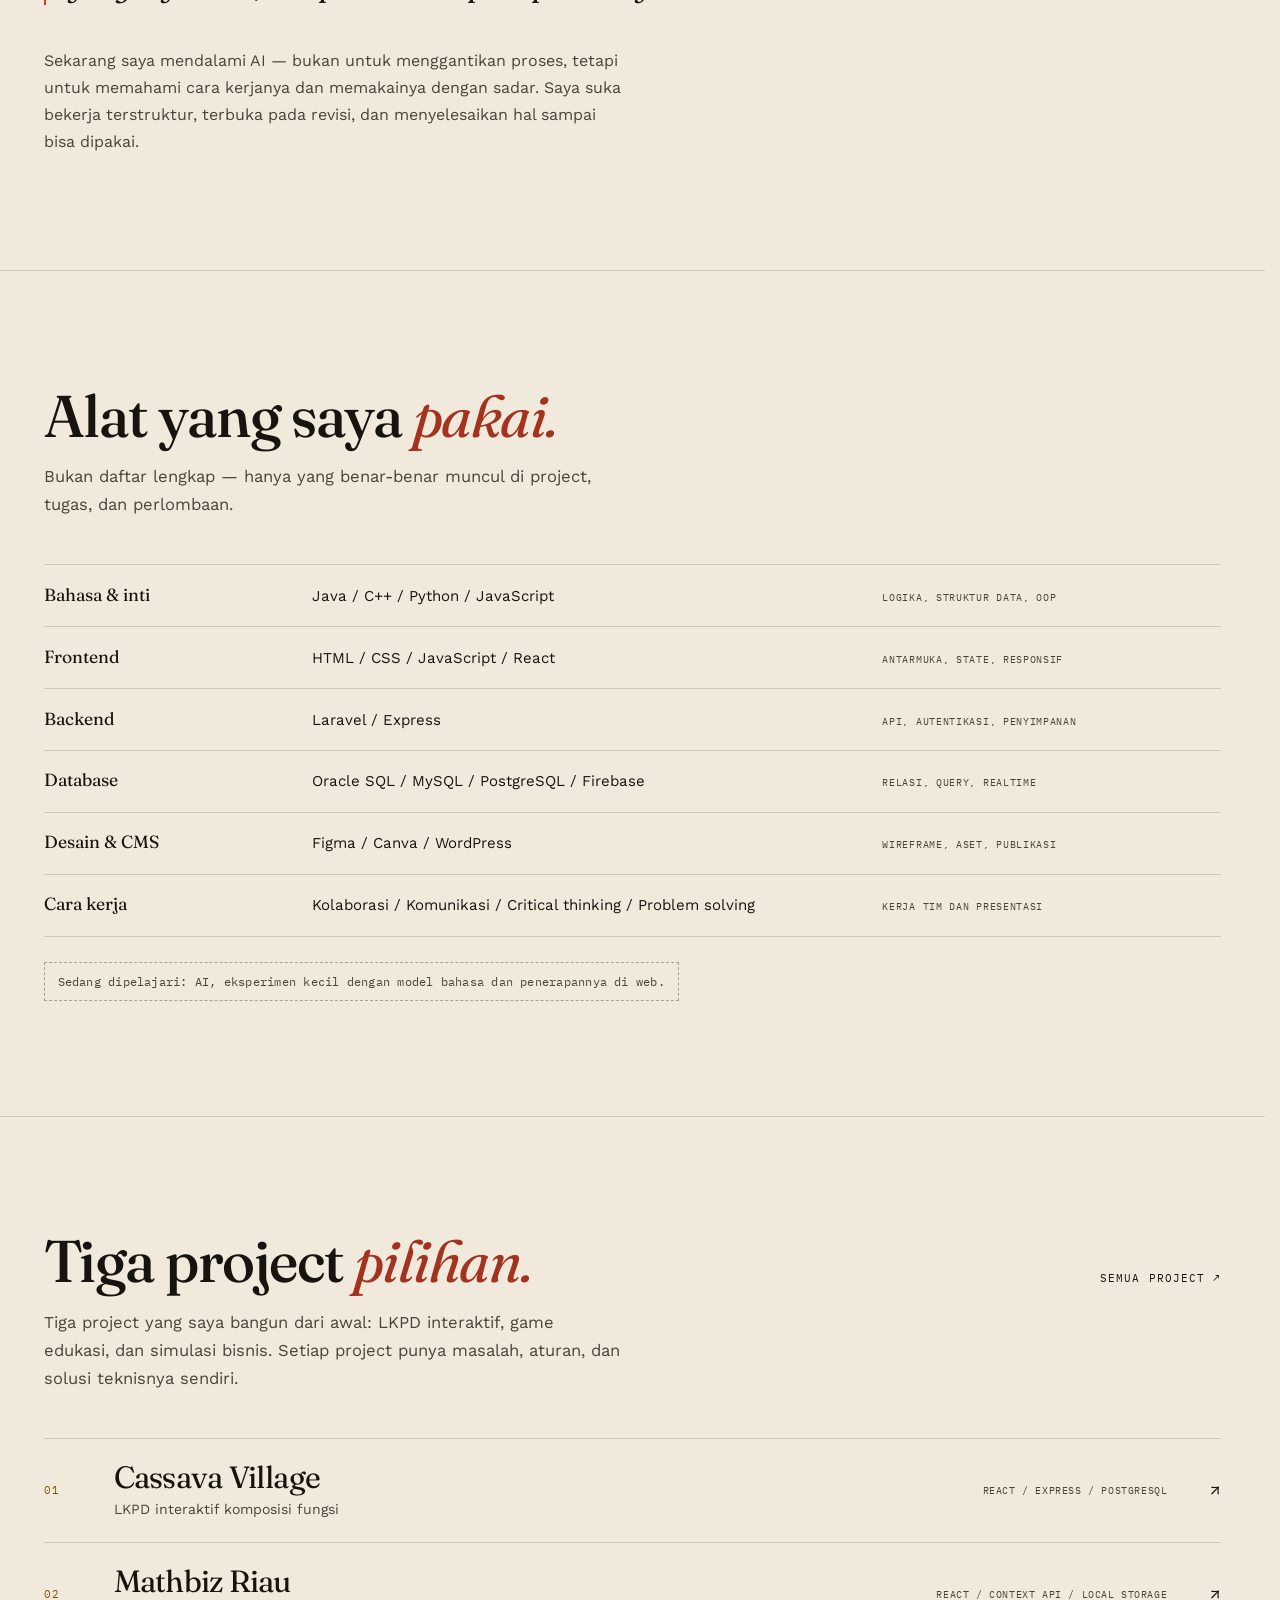
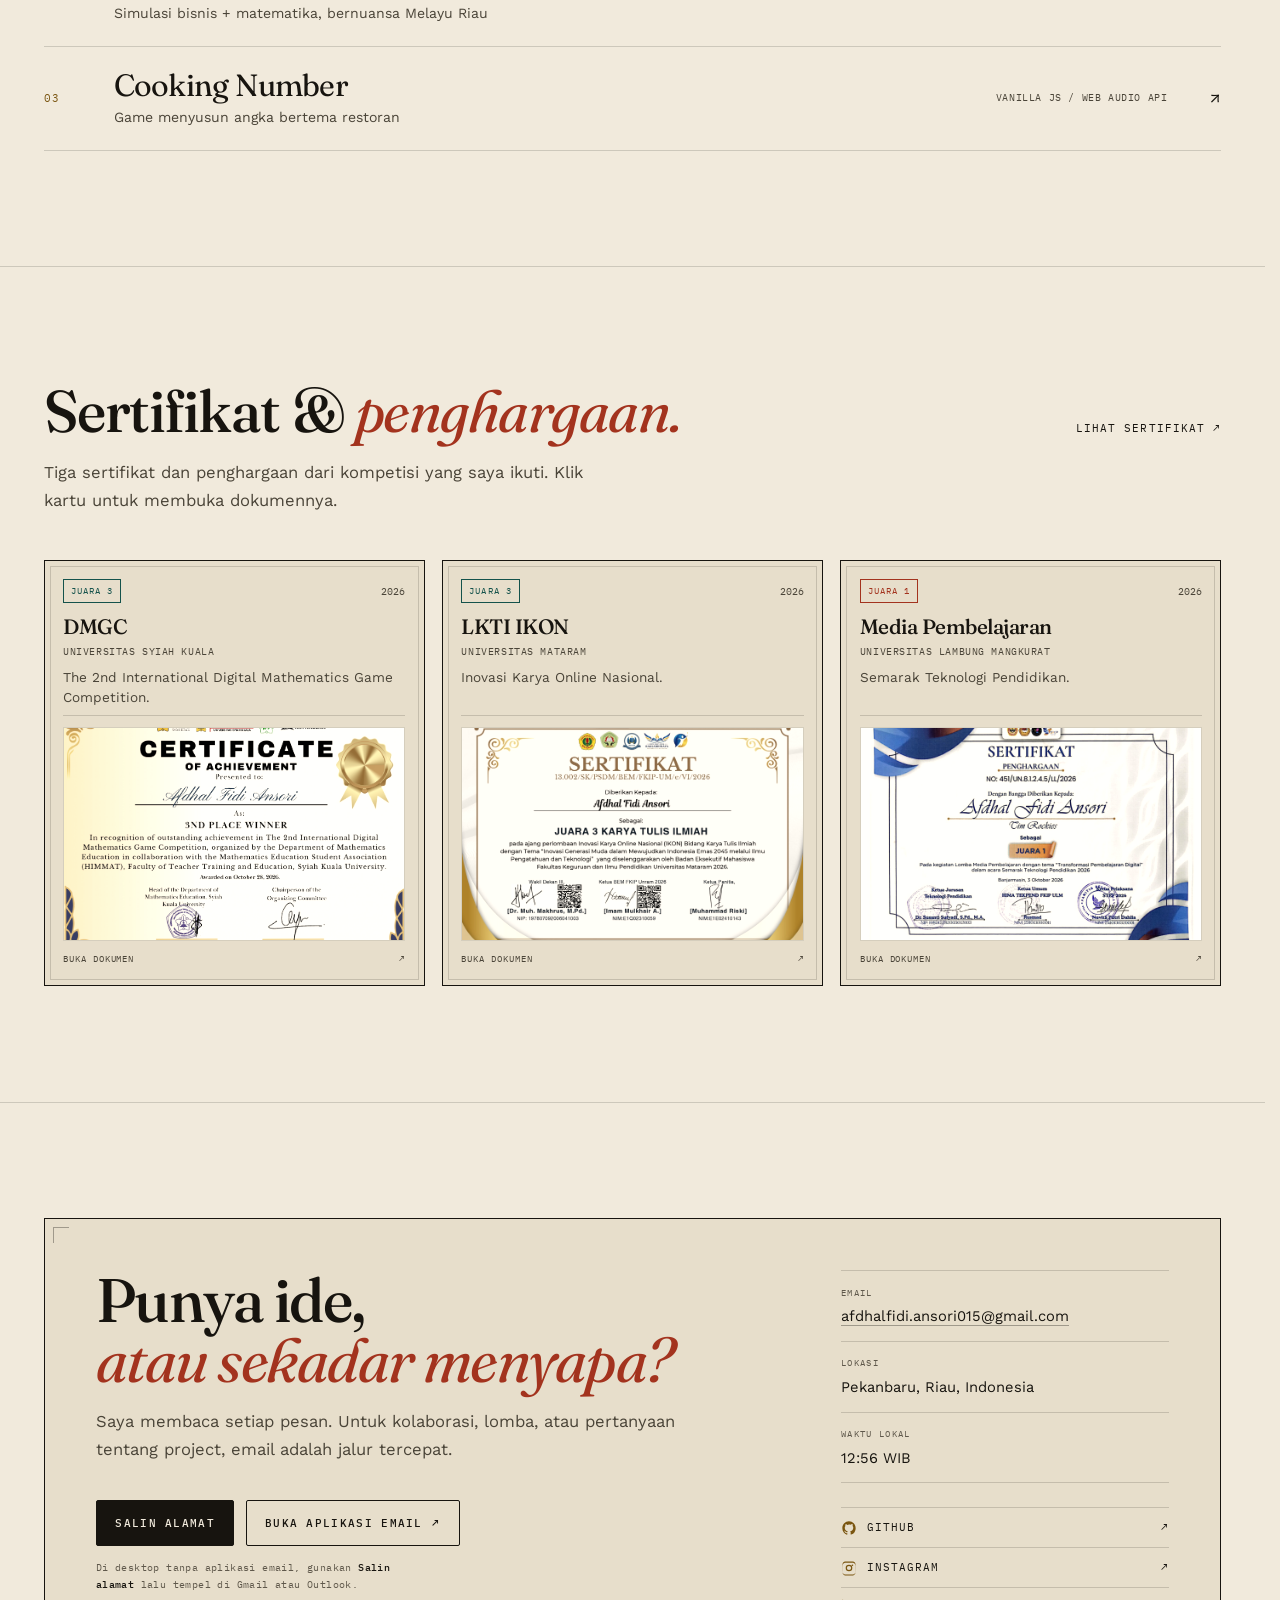
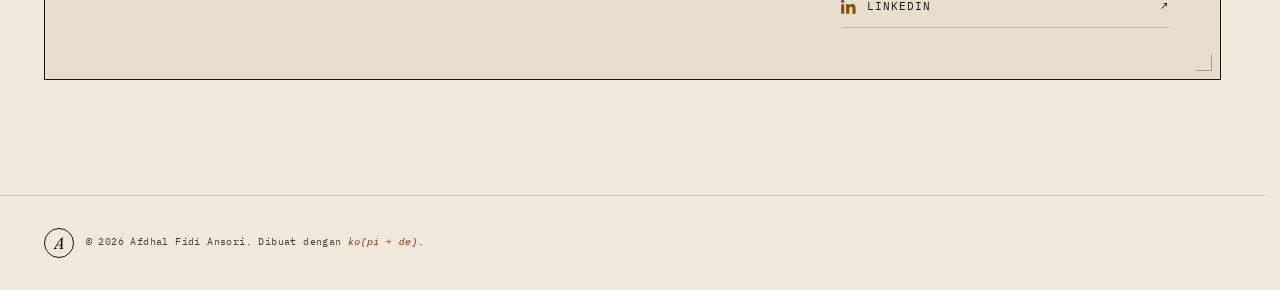
==== commit 10d4dc08: "Use profile photo as blurred hero background and add DMGC certificate Replace the desktop photo plat" ====
--- a/index.html
+++ b/index.html
@@ -25,6 +25,7 @@
     <link
         href="https://fonts.googleapis.com/css2?family=Fraunces:ital,opsz,wght@0,9..144,300..900;1,9..144,300..900&family=IBM+Plex+Mono:wght@400;500&family=Work+Sans:wght@300;400;500;600&display=swap"
         rel="stylesheet" />
+    <link rel="preload" as="image" href="assets/img/profile.jpg" fetchpriority="high" />
     <link rel="stylesheet" href="style.css" />
     <script>document.documentElement.classList.add("js");</script>
 </head>
@@ -75,18 +76,11 @@
                         <span>Pekanbaru, Riau</span>
                     </p>
 
-                    <div class="hero-title-row">
-                        <figure class="hero-avatar">
-                            <img src="assets/img/profile.jpg" alt="Afdhal Fidi Ansori" width="200" height="200"
-                                decoding="async" />
-                        </figure>
-
-                        <h1 class="hero-title" id="hero-title">
-                            <span class="line"><span style="--i: 0">Afdhal</span></span>
-                            <span class="line"><span style="--i: 1"><em>Fidi</em></span></span>
-                            <span class="line"><span style="--i: 2">Ansori</span></span>
-                        </h1>
-                    </div>
+                    <h1 class="hero-title" id="hero-title">
+                        <span class="line"><span style="--i: 0">Afdhal</span></span>
+                        <span class="line"><span style="--i: 1"><em>Fidi</em></span></span>
+                        <span class="line"><span style="--i: 2">Ansori</span></span>
+                    </h1>
 
                     <p class="hero-lead">
                         Saya membangun media belajar interaktif — LKPD, game edukasi, dan aplikasi web — lalu
@@ -109,14 +103,6 @@
                         </div>
                     </dl>
                 </div>
-
-                <figure class="plate hero-plate">
-                    <div class="plate-frame">
-                        <img src="assets/img/profile.jpg" alt="Afdhal Fidi Ansori" width="1000" height="1250"
-                            fetchpriority="high" decoding="async" />
-                    </div>
-                    <figcaption>Pl. 01 — Afdhal Fidi Ansori. Arsip pribadi, 2026.</figcaption>
-                </figure>
             </div>
 
             <div class="ticker" aria-hidden="true">
@@ -309,18 +295,18 @@
                     </p>
 
                     <div class="stamp-grid" data-reveal>
-                        <a class="stamp" href="assets/img/cert-lidm.jpg" data-viewer
-                            data-caption="LIDM — Finalis Universitas Riau 2026"
-                            data-alt="Sertifikat LIDM Finalis Universitas Riau">
+                        <a class="stamp" href="assets/img/cert-game.jpg" data-viewer
+                            data-caption="Juara 3 — The 2nd International Digital Mathematics Game Competition. Organized by the Department of Mathematics Education in collaboration with the Mathematics Education Student Association (HIMMAT), Faculty of Teacher Training and Education, Syiah Kuala University, 2026."
+                            data-alt="Sertifikat Juara 3 The 2nd International Digital Mathematics Game Competition">
                             <span class="stamp-top">
-                                <span class="stamp-award is-finalis">Finalis</span>
+                                <span class="stamp-award is-juara3">Juara 3</span>
                                 <span class="stamp-year">2026</span>
                             </span>
-                            <h3 class="stamp-title">LIDM</h3>
-                            <span class="stamp-org">Universitas Riau</span>
-                            <span class="stamp-desc">Lomba Inovasi Digital Mahasiswa.</span>
+                            <h3 class="stamp-title">DMGC</h3>
+                            <span class="stamp-org">Universitas Syiah Kuala</span>
+                            <span class="stamp-desc">The 2nd International Digital Mathematics Game Competition.</span>
                             <span class="stamp-thumb">
-                                <img src="assets/img/cert-lidm.jpg" alt="" width="1600" height="1131"
+                                <img src="assets/img/cert-game.jpg" alt="" width="1755" height="1241"
                                     loading="lazy" decoding="async" />
                             </span>
                             <span class="stamp-foot">Buka dokumen <span aria-hidden="true">↗</span></span>
--- a/style.css
+++ b/style.css
@@ -439,18 +439,39 @@
 
 /* ===== Hero ===== */
 .hero {
+    position: relative;
+    isolation: isolate;
     display: flex;
     flex-direction: column;
     justify-content: space-between;
     min-height: 100svh;
     padding-top: calc(var(--topbar) + clamp(2.5rem, 8vh, 5rem));
+    overflow: hidden;
+}
+
+.hero::before {
+    content: "";
+    position: absolute;
+    inset: -3rem;
+    z-index: -2;
+    background: url("assets/img/profile.jpg") center 30% / cover no-repeat;
+    filter: blur(14px) saturate(0.78) sepia(0.1);
+    opacity: 0.48;
+    pointer-events: none;
+}
+
+.hero::after {
+    content: "";
+    position: absolute;
+    inset: 0;
+    z-index: -1;
+    background: rgba(241, 234, 220, 0.62);
+    pointer-events: none;
 }
 
 .hero-grid {
     display: grid;
-    grid-template-columns: minmax(0, 1.45fr) minmax(240px, 0.55fr);
-    gap: clamp(2rem, 6vw, 6rem);
-    align-items: center;
+    grid-template-columns: minmax(0, 1fr);
     padding-bottom: clamp(3rem, 7vw, 5.5rem);
 }
 
@@ -467,14 +488,6 @@
     height: 4px;
     border-radius: 50%;
     background: var(--vermilion);
-}
-
-.hero-title-row {
-    display: block;
-}
-
-.hero-avatar {
-    display: none;
 }
 
 .hero-title {
@@ -536,7 +549,7 @@
     font-size: 0.58rem;
     letter-spacing: 0.14em;
     text-transform: uppercase;
-    color: var(--muted);
+    color: var(--ink-soft);
 }
 
 .hero-meta dd {
@@ -545,65 +558,6 @@
     font-size: 0.72rem;
     letter-spacing: 0.02em;
     color: var(--ink);
-}
-
-.hero-plate {
-    justify-self: end;
-    width: 100%;
-    max-width: 340px;
-    margin: 0;
-}
-
-.plate-frame {
-    position: relative;
-    padding: 0.55rem;
-    border: 1px solid var(--line-strong);
-    background: var(--paper-2);
-}
-
-.plate-frame::before,
-.plate-frame::after {
-    content: "";
-    position: absolute;
-    width: 12px;
-    height: 12px;
-    pointer-events: none;
-}
-
-.plate-frame::before {
-    top: -5px;
-    left: -5px;
-    border-top: 1px solid var(--ink);
-    border-left: 1px solid var(--ink);
-}
-
-.plate-frame::after {
-    right: -5px;
-    bottom: -5px;
-    border-right: 1px solid var(--ink);
-    border-bottom: 1px solid var(--ink);
-}
-
-.plate-frame img {
-    width: 100%;
-    aspect-ratio: 4 / 5;
-    object-fit: cover;
-    filter: saturate(0.92) contrast(1.02);
-}
-
-.hero-plate .plate-frame {
-    animation: plate-in 1.1s var(--ease) 0.35s both;
-}
-
-.hero-plate figcaption {
-    margin-top: 0.7rem;
-    font-family: var(--font-mono);
-    font-size: 0.62rem;
-    line-height: 1.5;
-    letter-spacing: 0.06em;
-    text-transform: uppercase;
-    color: var(--ink-soft);
-    animation: fade-up 0.8s var(--ease) 0.9s both;
 }
 
 /* ===== Ticker ===== */
@@ -1726,18 +1680,6 @@
     }
 }
 
-@keyframes plate-in {
-    from {
-        clip-path: inset(0 0 100% 0);
-        transform: translateY(16px);
-    }
-
-    to {
-        clip-path: inset(0);
-        transform: none;
-    }
-}
-
 @keyframes ticker {
     to {
         transform: translateX(-50%);
@@ -1750,11 +1692,6 @@
         gap: 1.1rem;
     }
 
-    .hero-grid {
-        grid-template-columns: minmax(0, 1.3fr) minmax(220px, 0.7fr);
-        gap: 3rem;
-    }
-
     .about-grid {
         grid-template-columns: minmax(0, 1.35fr) minmax(200px, 0.65fr);
         gap: 2.5rem;
@@ -1776,38 +1713,7 @@
     }
 
     .hero-grid {
-        grid-template-columns: minmax(0, 1fr);
-        gap: 2.5rem;
-        align-items: start;
         padding-bottom: 3rem;
-    }
-
-    .hero-plate {
-        display: none;
-    }
-
-    .hero-title-row {
-        display: grid;
-        grid-template-columns: auto minmax(0, 1fr);
-        gap: clamp(0.75rem, 3vw, 1rem);
-        align-items: start;
-    }
-
-    .hero-avatar {
-        display: block;
-        width: clamp(48px, 13vw, 64px);
-        margin-top: 0.35rem;
-        overflow: hidden;
-        border: 1px solid var(--ink);
-        border-radius: 50%;
-        background: var(--paper-2);
-    }
-
-    .hero-avatar img {
-        width: 100%;
-        aspect-ratio: 1;
-        object-fit: cover;
-        object-position: center 28%;
     }
 
     .hero-title {
@@ -2046,9 +1952,7 @@
     .hero-lead,
     .hero-actions,
     .hero-meta,
-    .hero-eyebrow,
-    .hero-plate .plate-frame,
-    .hero-plate figcaption {
+    .hero-eyebrow {
         opacity: 1;
         transform: none;
         animation: none;
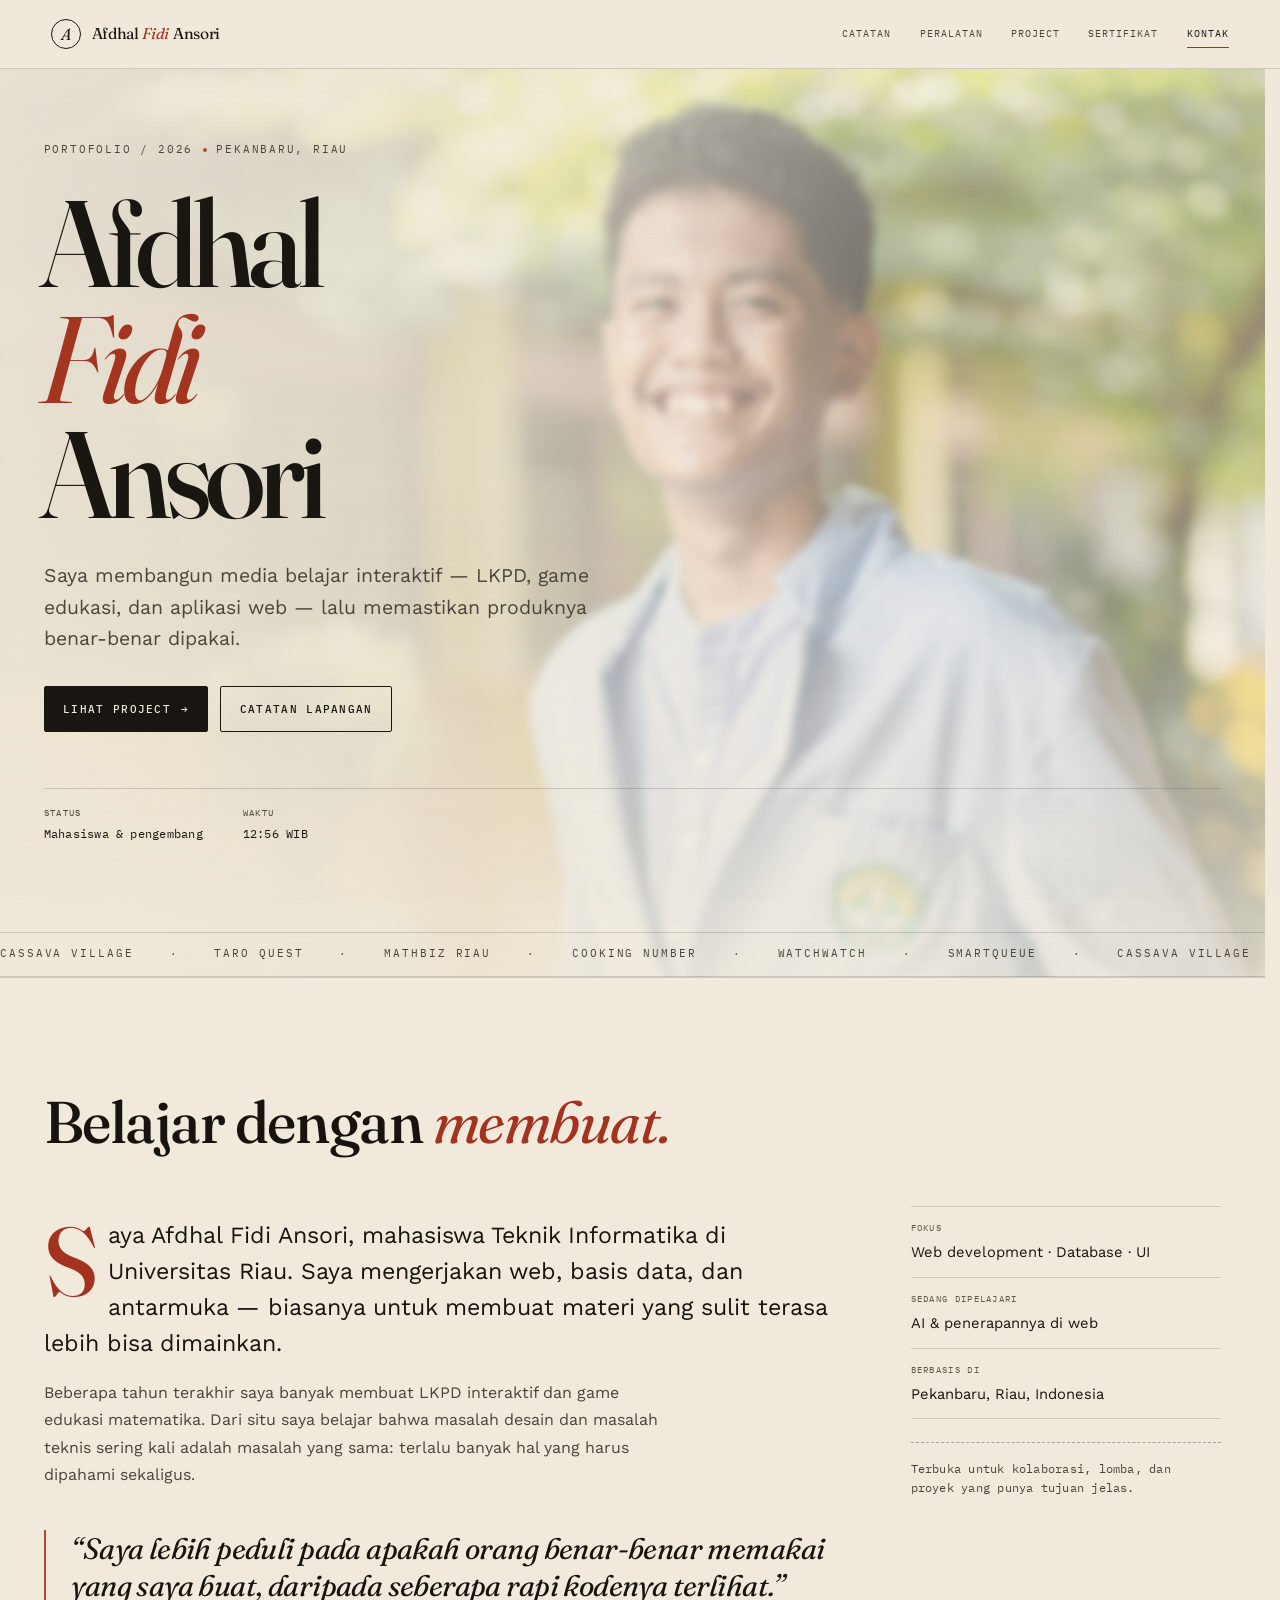
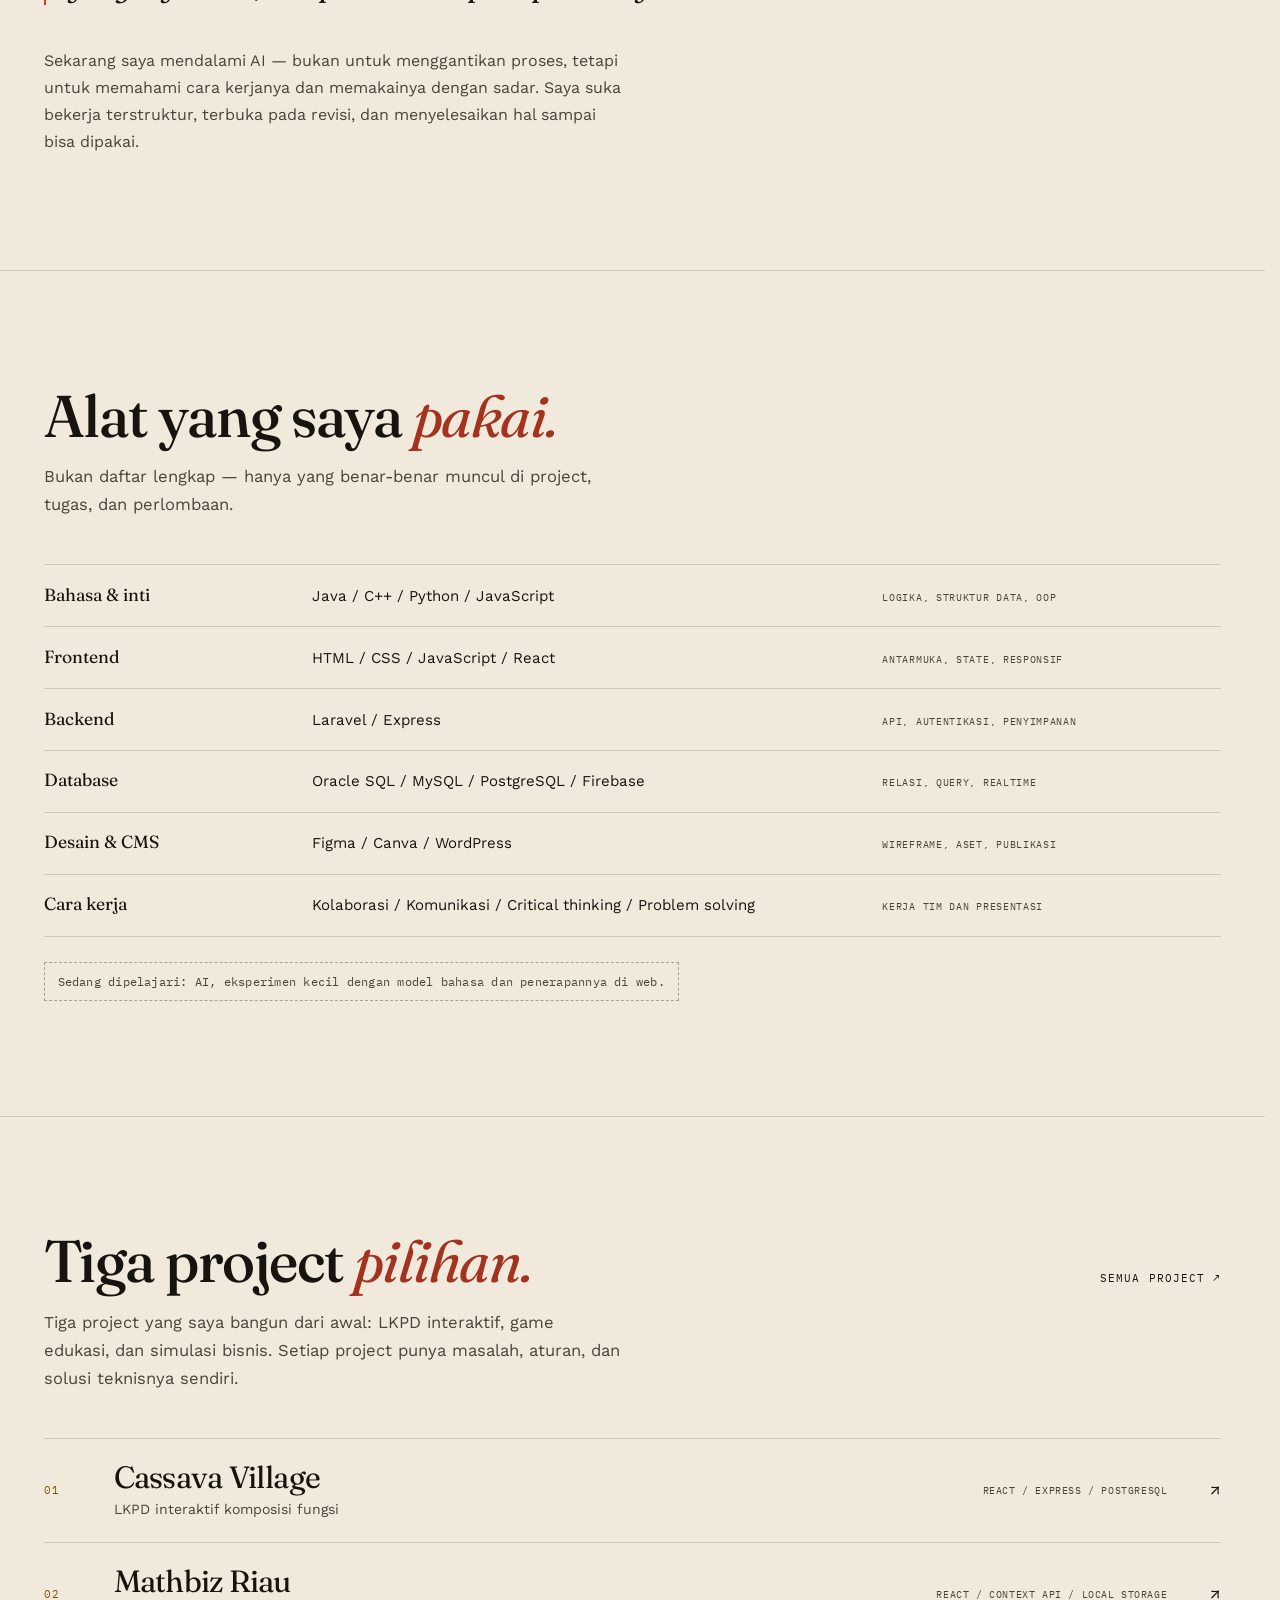
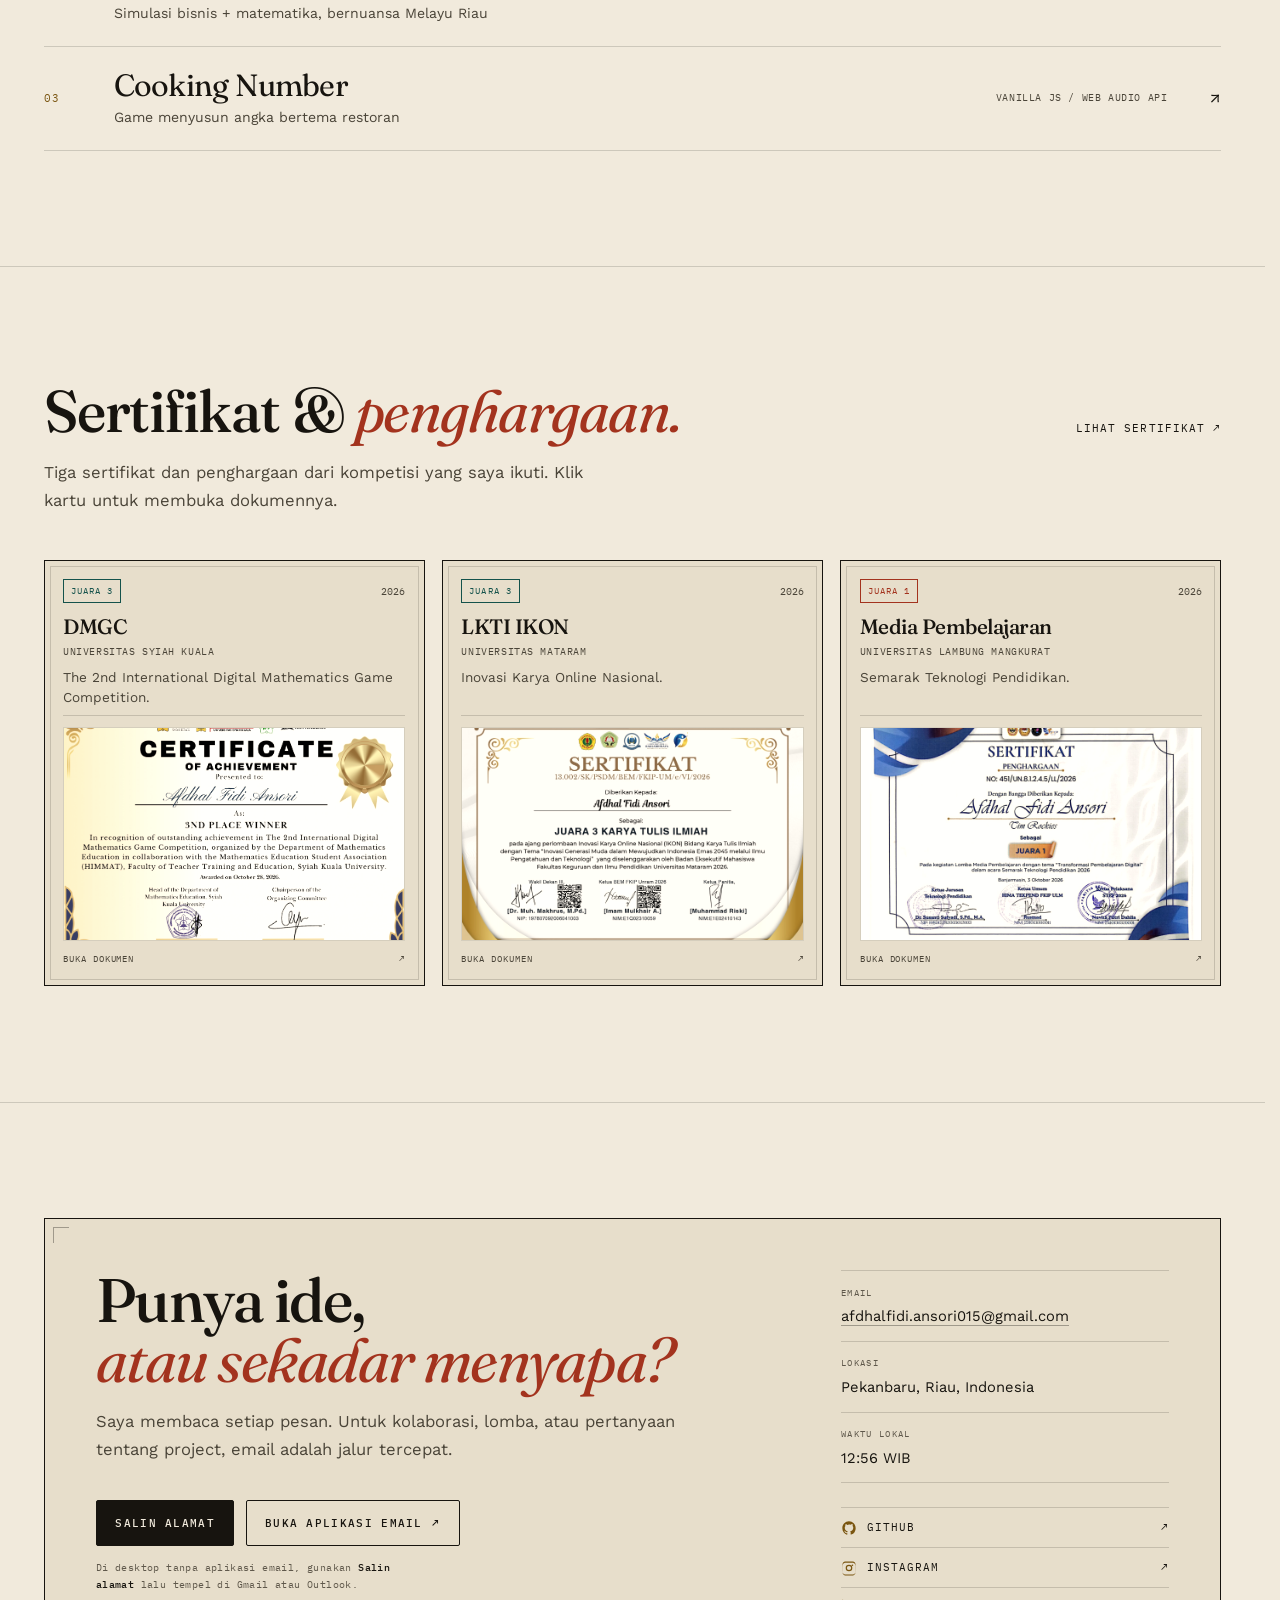
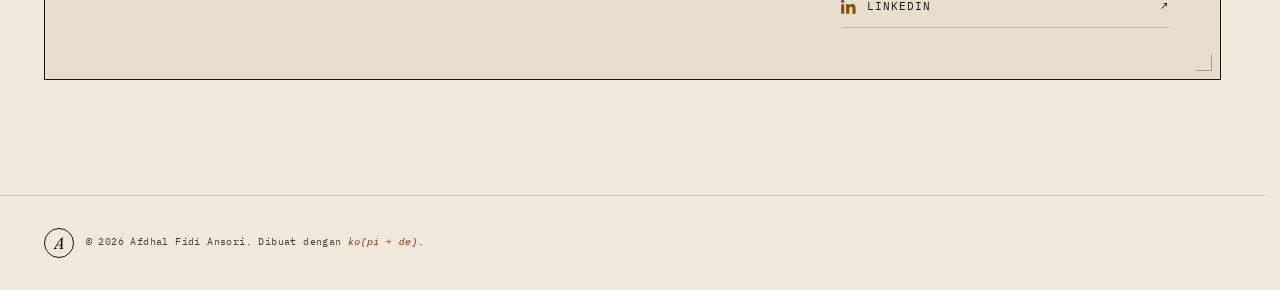
==== commit a2a1138d: "Highlight Fidi instead of Ansori in the header brand Keep the header wordmark consistent with the he" ====
--- a/index.html
+++ b/index.html
@@ -38,7 +38,7 @@
         <div class="shell topbar-inner">
             <a class="brand" href="index.html" aria-label="Afdhal Fidi Ansori — beranda">
                 <span class="brand-mark" aria-hidden="true">A</span>
-                <span class="brand-name">Afdhal Fidi <em>Ansori</em></span>
+                <span class="brand-name">Afdhal <em>Fidi</em> Ansori</span>
             </a>
 
             <nav class="topnav" aria-label="Navigasi utama">
--- a/style.css
+++ b/style.css
@@ -452,11 +452,11 @@
 .hero::before {
     content: "";
     position: absolute;
-    inset: -3rem;
+    inset: 3.75rem -26% -3.75rem -2%;
     z-index: -2;
-    background: url("assets/img/profile.jpg") center 30% / cover no-repeat;
-    filter: blur(14px) saturate(0.78) sepia(0.1);
-    opacity: 0.48;
+    background: url("assets/img/profile.jpg") 38% 5% / cover no-repeat;
+    filter: blur(4px) saturate(0.9) sepia(0.06);
+    opacity: 0.7;
     pointer-events: none;
 }
 
@@ -465,7 +465,19 @@
     position: absolute;
     inset: 0;
     z-index: -1;
-    background: rgba(241, 234, 220, 0.62);
+    background:
+        linear-gradient(180deg,
+            rgba(241, 234, 220, 0.55) 0%,
+            rgba(241, 234, 220, 0.16) 12%,
+            rgba(241, 234, 220, 0) 30%,
+            rgba(241, 234, 220, 0.08) 62%,
+            rgba(241, 234, 220, 0.74) 100%),
+        linear-gradient(90deg,
+            rgba(241, 234, 220, 0.92) 0%,
+            rgba(241, 234, 220, 0.82) 30%,
+            rgba(241, 234, 220, 0.44) 54%,
+            rgba(241, 234, 220, 0.18) 74%,
+            rgba(241, 234, 220, 0.28) 100%);
     pointer-events: none;
 }
 
@@ -1712,12 +1724,35 @@
         padding-top: calc(var(--topbar) + 3rem);
     }
 
+    .hero::after {
+        background:
+            linear-gradient(180deg,
+                rgba(241, 234, 220, 0.82) 0%,
+                rgba(241, 234, 220, 0.62) 8%,
+                rgba(241, 234, 220, 0.42) 14%,
+                rgba(241, 234, 220, 0.1) 20%,
+                rgba(241, 234, 220, 0) 28%,
+                rgba(241, 234, 220, 0.08) 62%,
+                rgba(241, 234, 220, 0.74) 100%),
+            linear-gradient(90deg,
+                rgba(241, 234, 220, 0.92) 0%,
+                rgba(241, 234, 220, 0.82) 30%,
+                rgba(241, 234, 220, 0.44) 54%,
+                rgba(241, 234, 220, 0.18) 74%,
+                rgba(241, 234, 220, 0.28) 100%);
+    }
+
     .hero-grid {
         padding-bottom: 3rem;
     }
 
     .hero-title {
         font-size: clamp(3.2rem, 13vw, 6rem);
+    }
+
+    .hero-eyebrow,
+    .hero-lead {
+        color: var(--ink);
     }
 
     .detail-grid {
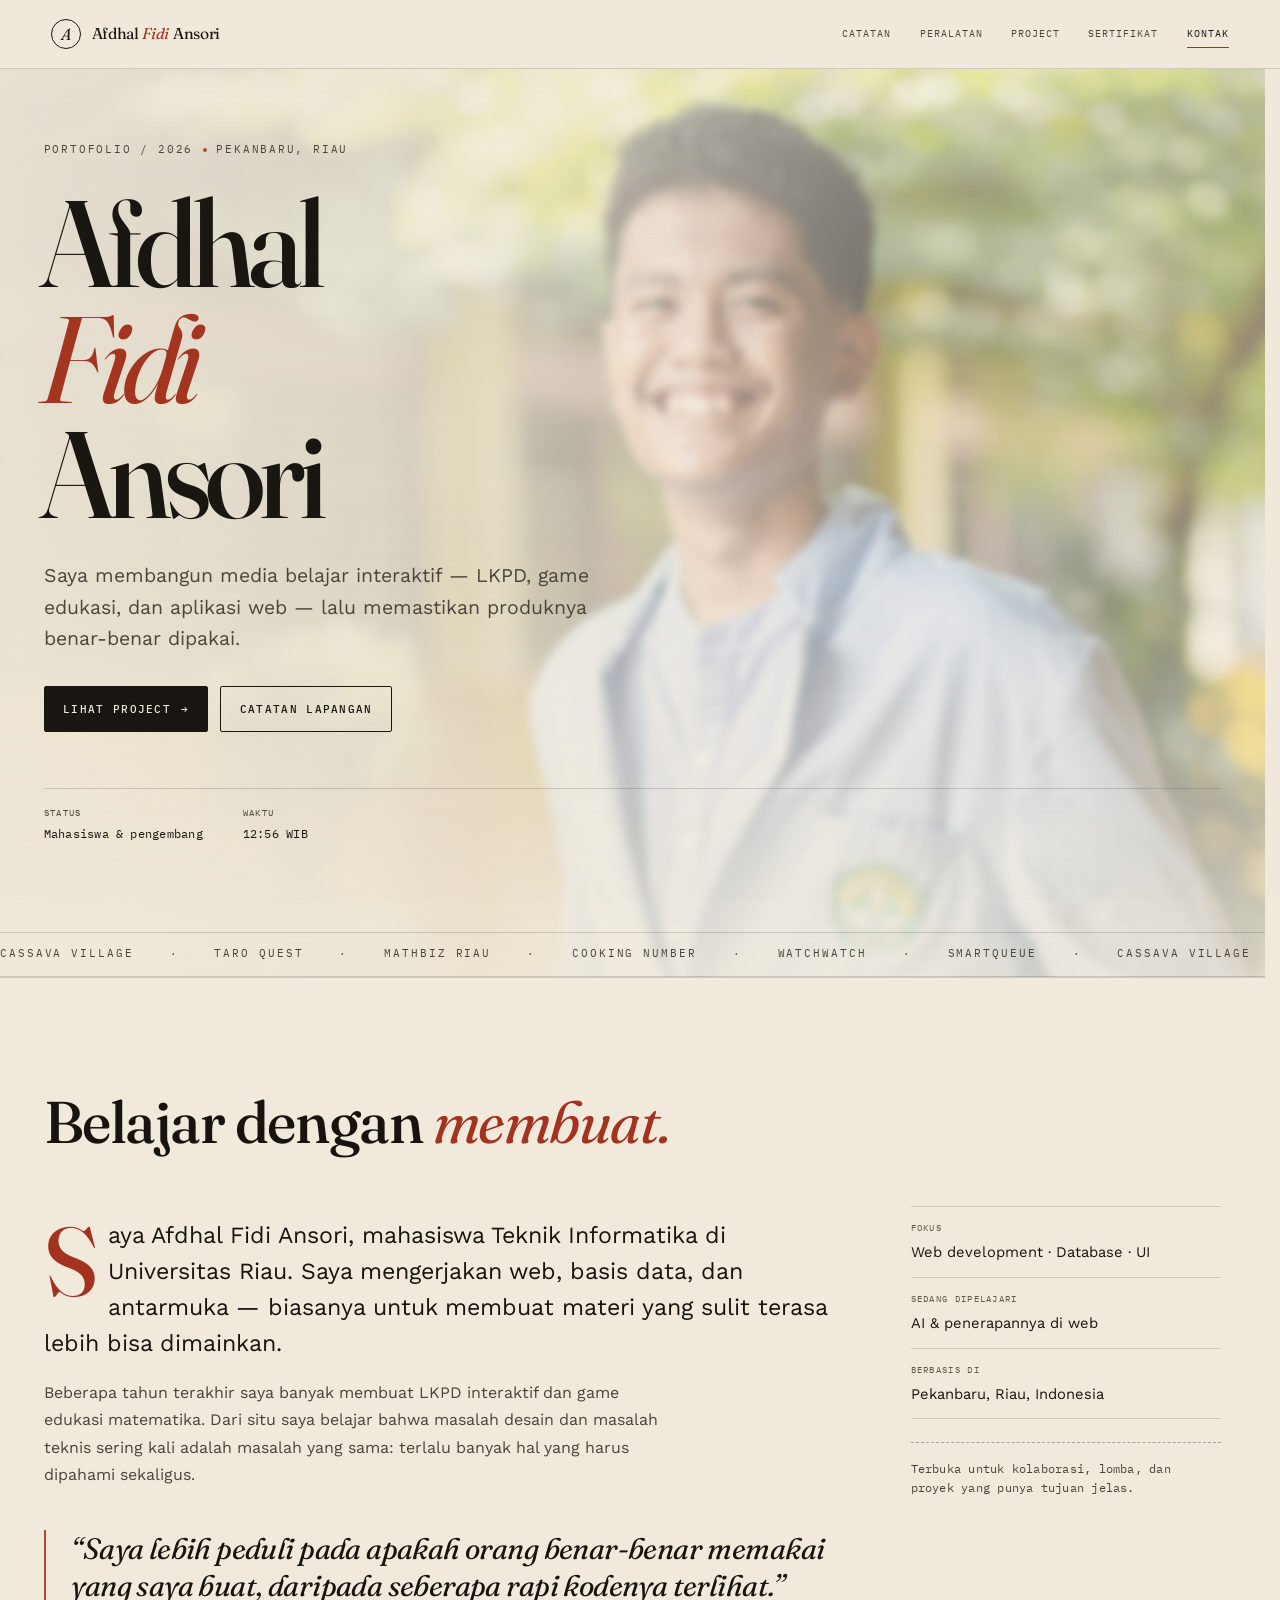
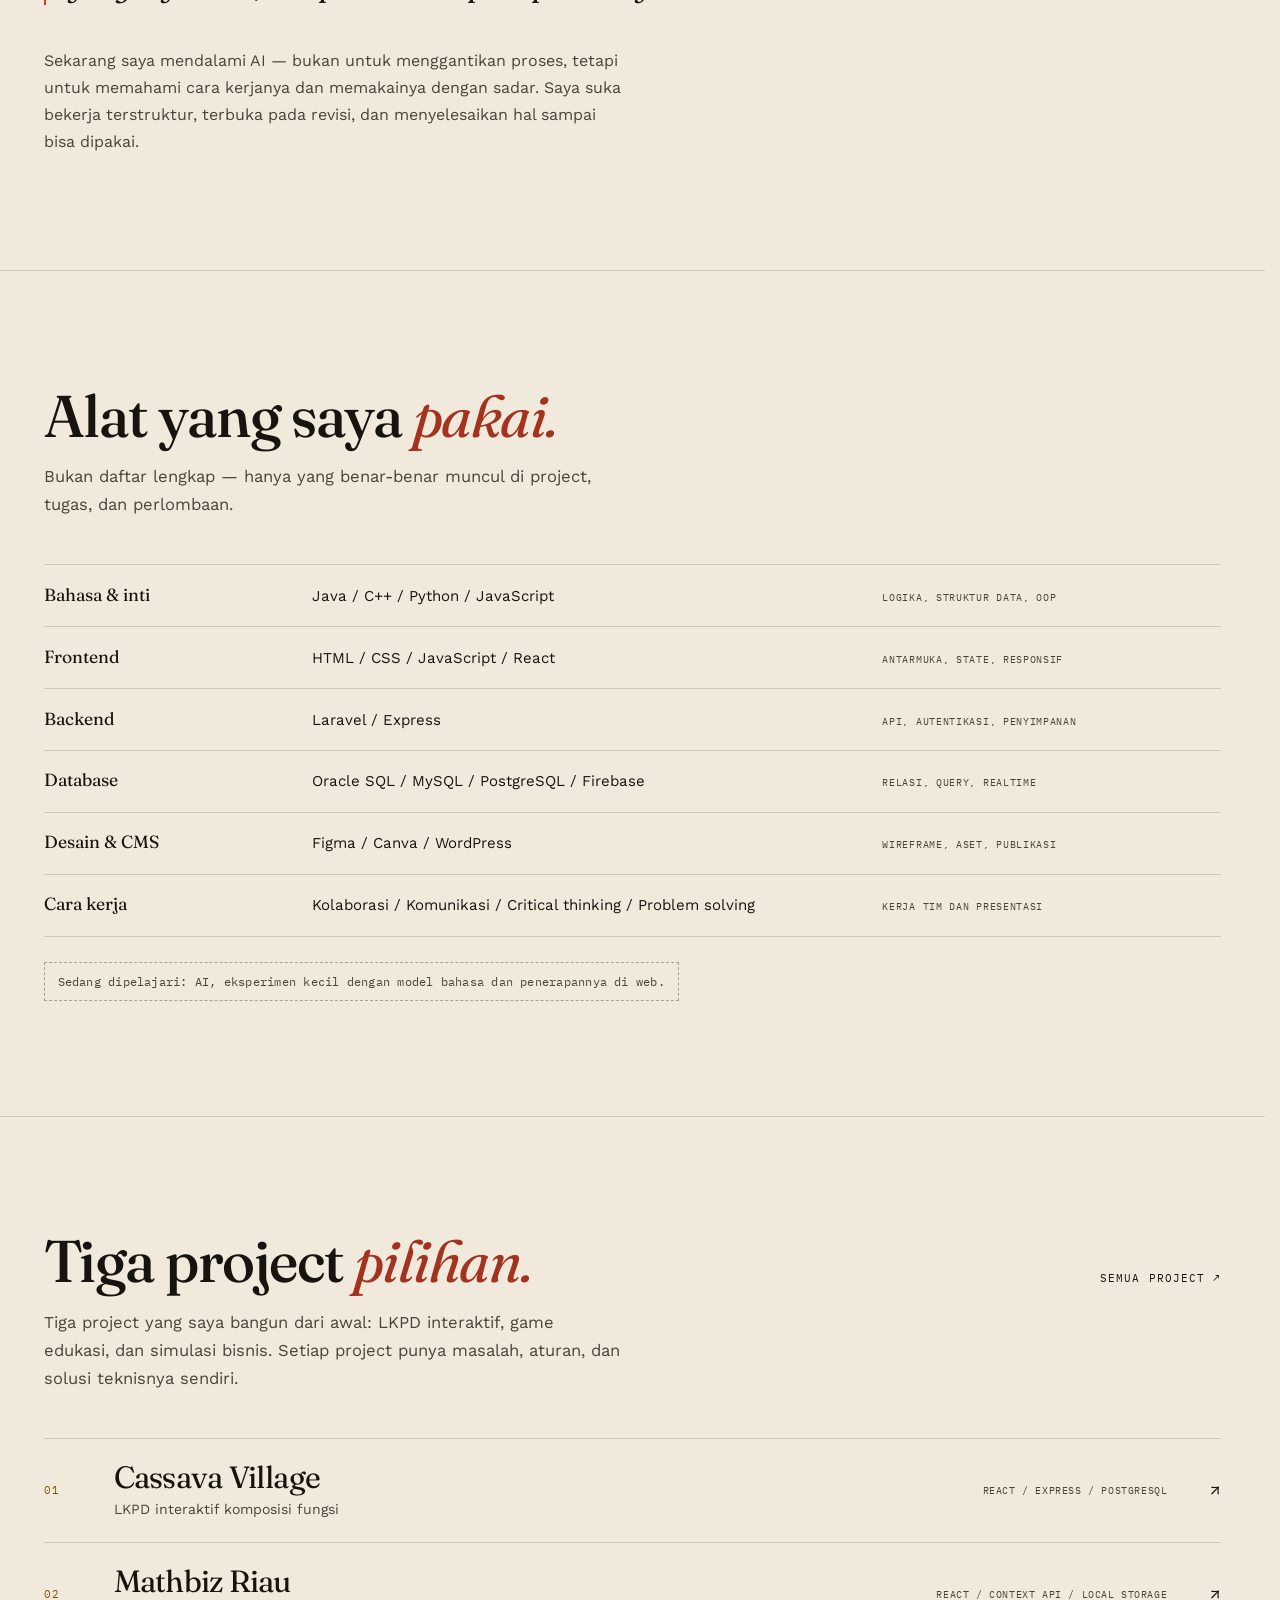
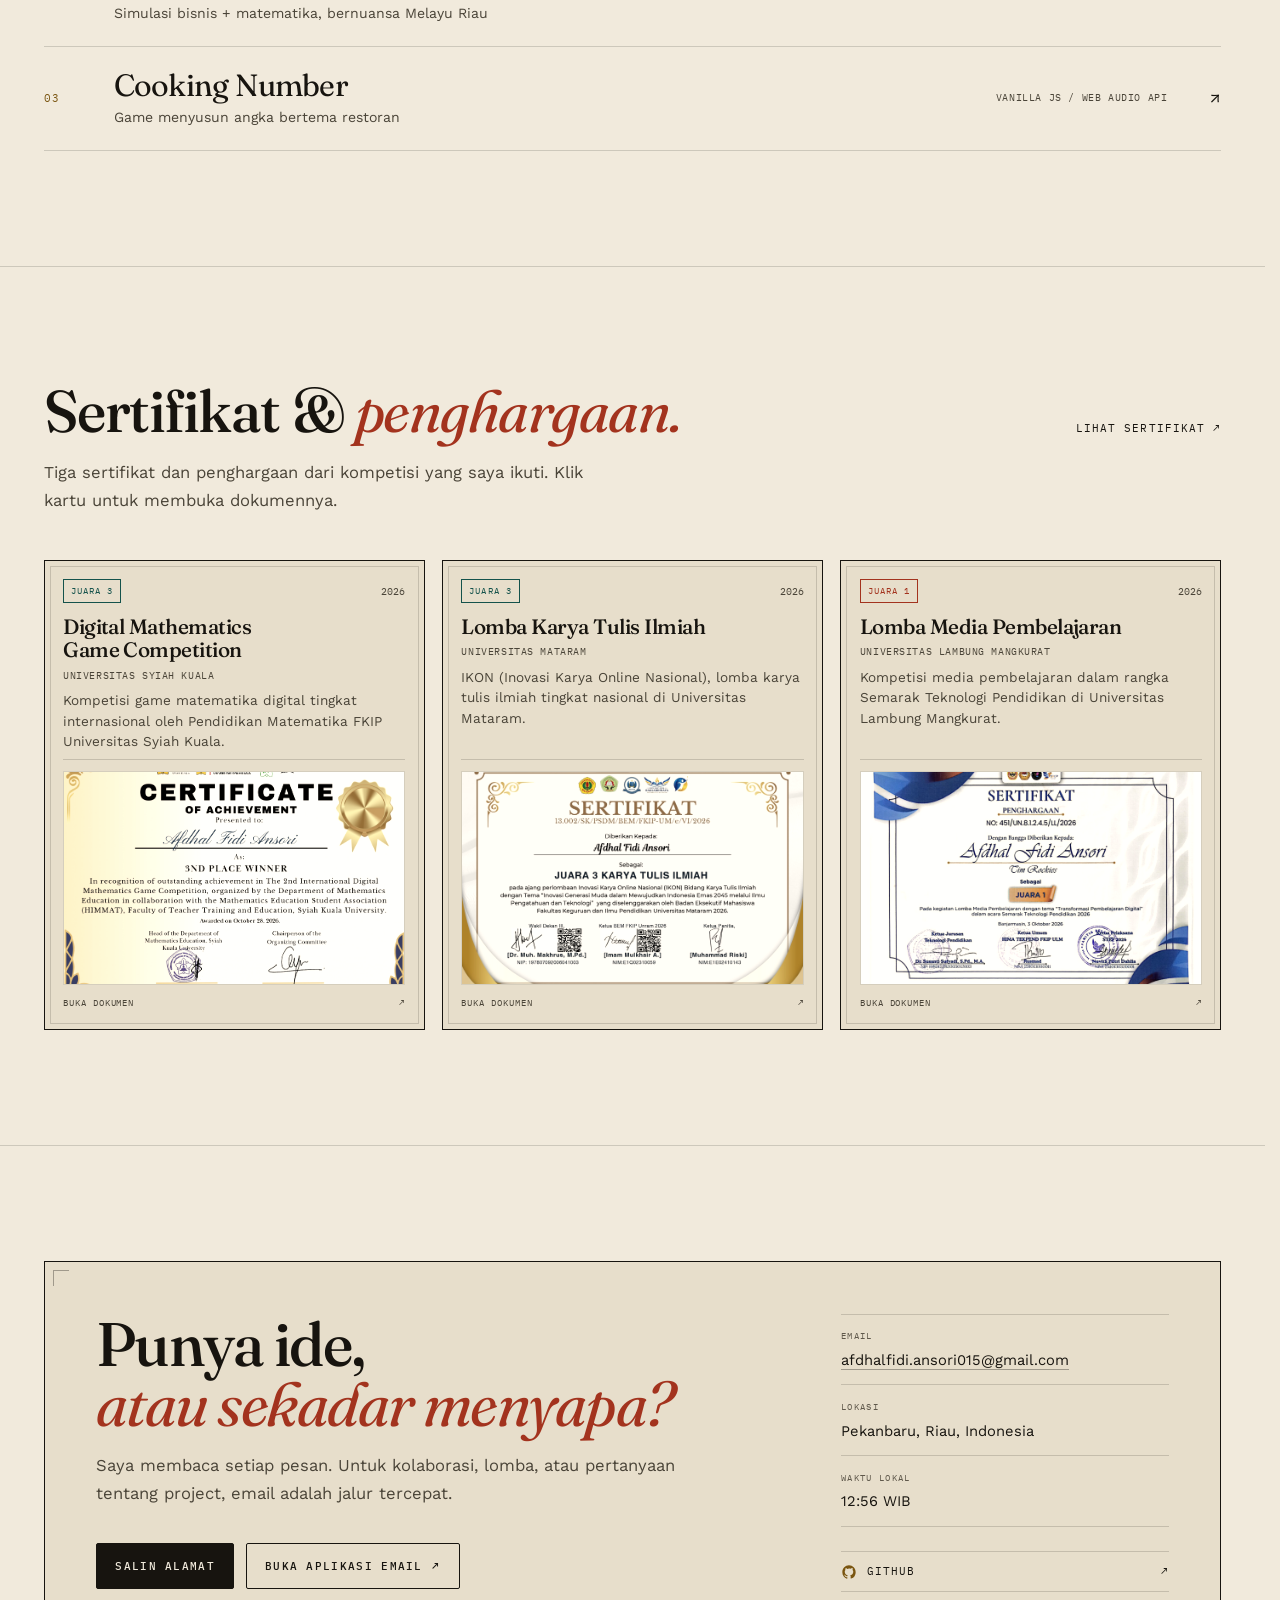
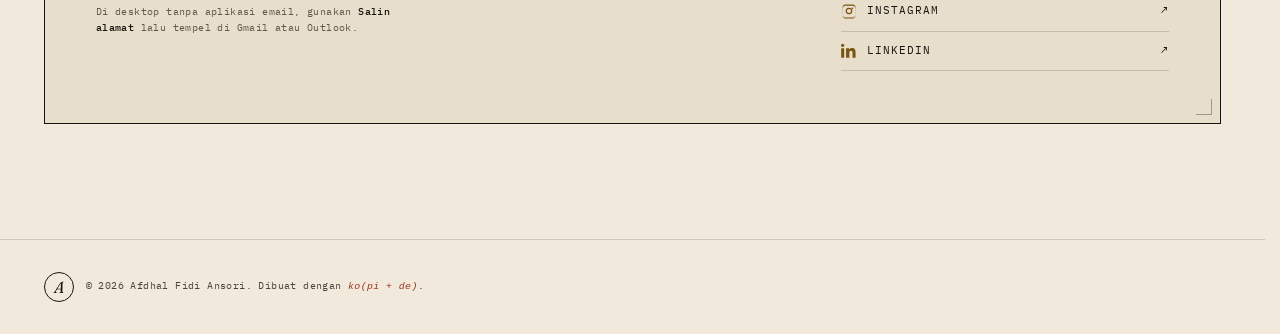
==== commit 4599f444: "Rename certificate cards to competition types with descriptive summaries Card titles now name the co" ====
--- a/index.html
+++ b/index.html
@@ -297,14 +297,14 @@
                     <div class="stamp-grid" data-reveal>
                         <a class="stamp" href="assets/img/cert-game.jpg" data-viewer
                             data-caption="Juara 3 — The 2nd International Digital Mathematics Game Competition. Organized by the Department of Mathematics Education in collaboration with the Mathematics Education Student Association (HIMMAT), Faculty of Teacher Training and Education, Syiah Kuala University, 2026."
-                            data-alt="Sertifikat Juara 3 The 2nd International Digital Mathematics Game Competition">
+                            data-alt="Sertifikat Juara 3 Digital Mathematics Game Competition">
                             <span class="stamp-top">
                                 <span class="stamp-award is-juara3">Juara 3</span>
                                 <span class="stamp-year">2026</span>
                             </span>
-                            <h3 class="stamp-title">DMGC</h3>
+                            <h3 class="stamp-title">Digital Mathematics Game Competition</h3>
                             <span class="stamp-org">Universitas Syiah Kuala</span>
-                            <span class="stamp-desc">The 2nd International Digital Mathematics Game Competition.</span>
+                            <span class="stamp-desc">Kompetisi game matematika digital tingkat internasional oleh Pendidikan Matematika FKIP Universitas Syiah Kuala.</span>
                             <span class="stamp-thumb">
                                 <img src="assets/img/cert-game.jpg" alt="" width="1755" height="1241"
                                     loading="lazy" decoding="async" />
@@ -313,15 +313,15 @@
                         </a>
 
                         <a class="stamp" href="assets/img/cert-lkti.jpg" data-viewer
-                            data-caption="LKTI IKON — Juara 3, Universitas Mataram 2026"
-                            data-alt="Sertifikat LKTI IKON Juara 3">
+                            data-caption="Lomba Karya Tulis Ilmiah IKON — Juara 3, Universitas Mataram 2026"
+                            data-alt="Sertifikat Juara 3 Lomba Karya Tulis Ilmiah IKON Universitas Mataram">
                             <span class="stamp-top">
                                 <span class="stamp-award is-juara3">Juara 3</span>
                                 <span class="stamp-year">2026</span>
                             </span>
-                            <h3 class="stamp-title">LKTI IKON</h3>
+                            <h3 class="stamp-title">Lomba Karya Tulis Ilmiah</h3>
                             <span class="stamp-org">Universitas Mataram</span>
-                            <span class="stamp-desc">Inovasi Karya Online Nasional.</span>
+                            <span class="stamp-desc">IKON (Inovasi Karya Online Nasional), lomba karya tulis ilmiah tingkat nasional di Universitas Mataram.</span>
                             <span class="stamp-thumb">
                                 <img src="assets/img/cert-lkti.jpg" alt="" width="1600" height="1131"
                                     loading="lazy" decoding="async" />
@@ -336,9 +336,9 @@
                                 <span class="stamp-award is-juara1">Juara 1</span>
                                 <span class="stamp-year">2026</span>
                             </span>
-                            <h3 class="stamp-title">Media Pembelajaran</h3>
+                            <h3 class="stamp-title">Lomba Media Pembelajaran</h3>
                             <span class="stamp-org">Universitas Lambung Mangkurat</span>
-                            <span class="stamp-desc">Semarak Teknologi Pendidikan.</span>
+                            <span class="stamp-desc">Kompetisi media pembelajaran dalam rangka Semarak Teknologi Pendidikan di Universitas Lambung Mangkurat.</span>
                             <span class="stamp-thumb">
                                 <img src="assets/img/cert-media.jpg" alt="" width="1600" height="1131"
                                     loading="lazy" decoding="async" />
